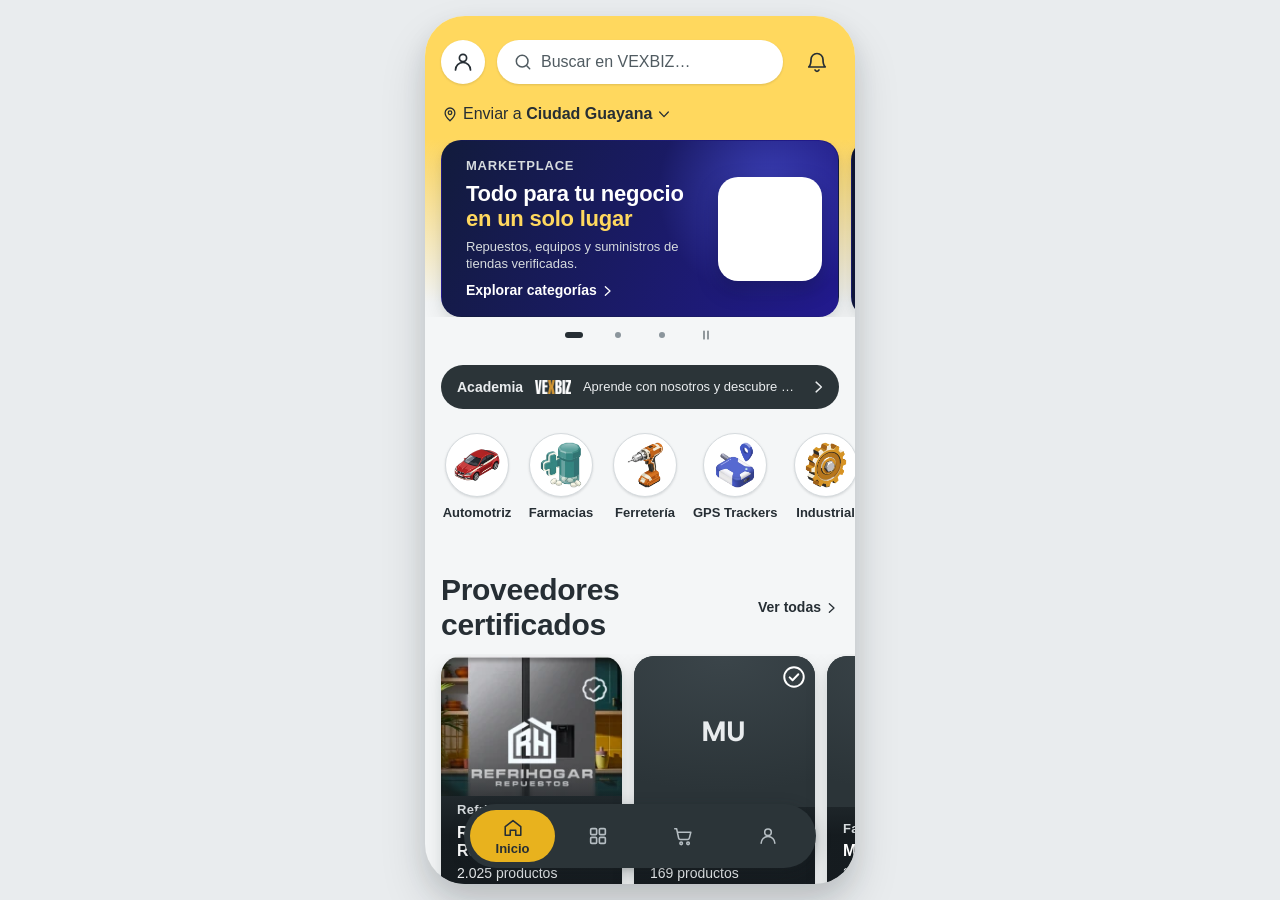
==== web-movil/index.html @ ddb60776 "Añade web (escritorio) y web-movil al repositorio y cambia los correos de ejemplo por uno genérico d" ====
<!doctype html>
<html lang="es" data-version="1.9.13">
<head>
<meta charset="utf-8">
<meta name="viewport" content="width=device-width, initial-scale=1, viewport-fit=cover">
<title>VEXBIZ</title>
<meta name="description" content="VEXBIZ: repuestos, equipos y suministros de tiendas verificadas en Venezuela. Compra por tienda, paga con Pago móvil o divisas.">
<meta name="theme-color" content="#FFD85E" media="(prefers-color-scheme: light)">
<meta name="theme-color" content="#1E262A" media="(prefers-color-scheme: dark)">
<meta name="color-scheme" content="light dark">
<meta name="mobile-web-app-capable" content="yes">
<meta name="apple-mobile-web-app-capable" content="yes">
<meta name="apple-mobile-web-app-status-bar-style" content="default">
<meta name="apple-mobile-web-app-title" content="VEXBIZ">
<link rel="manifest" href="manifest.webmanifest">
<link rel="icon" type="image/png" sizes="64x64" href="assets/icons/favicon-64.png">
<link rel="apple-touch-icon" href="assets/icons/apple-touch-icon.png">
<link rel="stylesheet" href="assets/css/fonts.css">
<link rel="stylesheet" href="assets/css/tokens.css">
<link rel="stylesheet" href="assets/css/app.css">
<script>try{var t=localStorage.getItem('vx-theme');if(t==='light'||t==='dark'){document.documentElement.setAttribute('data-theme',t);document.querySelectorAll('meta[name=theme-color]').forEach(function(m){m.content=t==='dark'?'#1E262A':'#FFD85E';});}}catch(e){}
/* Fuentes críticas: preload solo servida por http (en file:// el navegador lo bloquea) */
if(location.protocol!=='file:')['host-grotesk-latin-600-normal','host-grotesk-latin-700-normal','inter-latin-400-normal'].forEach(function(f){var l=document.createElement('link');l.rel='preload';l.as='font';l.type='font/woff2';l.crossOrigin='anonymous';l.href='assets/fonts/'+f+'.woff2';document.head.appendChild(l);});</script>
</head>
<body>
<button class="skip" type="button" data-skip>Saltar al contenido</button>
<!-- Sprite único del proyecto (vexbiz-pantallas/src/parts/_icons.svg) + íconos de la app en el mismo estilo -->
<svg xmlns="http://www.w3.org/2000/svg" width="0" height="0" style="position:absolute" aria-hidden="true" focusable="false">
<defs>
  <g id="i-base" fill="none" stroke="currentColor" stroke-width="1.7" stroke-linecap="round" stroke-linejoin="round"></g>
</defs>
<symbol id="i-search" viewBox="0 0 24 24" fill="none" stroke="currentColor" stroke-width="1.8" stroke-linecap="round" stroke-linejoin="round"><circle cx="11" cy="11" r="7"/><path d="m20 20-3.5-3.5"/></symbol>
<symbol id="i-cart" viewBox="0 0 24 24" fill="none" stroke="currentColor" stroke-width="1.7" stroke-linecap="round" stroke-linejoin="round"><path d="M3 4h2l2.2 10.2a2 2 0 0 0 2 1.6h7.7a2 2 0 0 0 2-1.5L20.5 8H6"/><circle cx="10" cy="20" r="1.4"/><circle cx="17.5" cy="20" r="1.4"/></symbol>
<symbol id="i-user" viewBox="0 0 24 24" fill="none" stroke="currentColor" stroke-width="1.7" stroke-linecap="round" stroke-linejoin="round"><circle cx="12" cy="8" r="3.6"/><path d="M4.5 20a7.5 7.5 0 0 1 15 0"/></symbol>
<symbol id="i-heart" viewBox="0 0 24 24" fill="none" stroke="currentColor" stroke-width="1.7" stroke-linecap="round" stroke-linejoin="round"><path d="M12 20s-7.5-4.6-7.5-9.4A4.1 4.1 0 0 1 12 7.8a4.1 4.1 0 0 1 7.5 2.8C19.5 15.4 12 20 12 20Z"/></symbol>
<symbol id="i-menu" viewBox="0 0 24 24" fill="none" stroke="currentColor" stroke-width="1.8" stroke-linecap="round"><path d="M4 7h16M4 12h16M4 17h16"/></symbol>
<symbol id="i-x" viewBox="0 0 24 24" fill="none" stroke="currentColor" stroke-width="1.8" stroke-linecap="round"><path d="M6 6l12 12M18 6L6 18"/></symbol>
<symbol id="i-store" viewBox="0 0 24 24" fill="none" stroke="currentColor" stroke-width="1.7" stroke-linecap="round" stroke-linejoin="round"><path d="M3.5 9.5 5 4.5h14l1.5 5"/><path d="M4.5 9.5v10h15v-10"/><path d="M9 19.5v-5h6v5"/></symbol>
<symbol id="i-check" viewBox="0 0 24 24" fill="none" stroke="currentColor" stroke-width="2" stroke-linecap="round" stroke-linejoin="round"><path d="m4.5 12.5 5 5 10-11"/></symbol>
<symbol id="i-check-circle" viewBox="0 0 24 24" fill="none" stroke="currentColor" stroke-width="1.8" stroke-linecap="round" stroke-linejoin="round"><circle cx="12" cy="12" r="9"/><path d="m8 12.3 2.7 2.7L16 9.5"/></symbol>
<symbol id="i-shield" viewBox="0 0 24 24" fill="none" stroke="currentColor" stroke-width="1.7" stroke-linecap="round" stroke-linejoin="round"><path d="M12 3.5 5 6v6c0 4.2 3 7.3 7 8.5 4-1.2 7-4.3 7-8.5V6l-7-2.5Z"/><path d="m9 12 2.2 2.2L15.2 10"/></symbol>
<symbol id="i-truck" viewBox="0 0 24 24" fill="none" stroke="currentColor" stroke-width="1.7" stroke-linecap="round" stroke-linejoin="round"><path d="M2.5 6.5h10v9h-10z"/><path d="M12.5 10h4l3 3v2.5h-7z"/><circle cx="6.5" cy="18" r="1.6"/><circle cx="16.5" cy="18" r="1.6"/></symbol>
<symbol id="i-box" viewBox="0 0 24 24" fill="none" stroke="currentColor" stroke-width="1.7" stroke-linecap="round" stroke-linejoin="round"><path d="M12 3.2 20 7v10l-8 3.8L4 17V7l8-3.8Z"/><path d="M4 7l8 3.8L20 7M12 10.8V20.8"/></symbol>
<symbol id="i-tools" viewBox="0 0 24 24" fill="none" stroke="currentColor" stroke-width="1.7" stroke-linecap="round" stroke-linejoin="round"><path d="M14.5 6.5a3.5 3.5 0 0 0 4.6 4.6L21 13l-8 8-2-2"/><path d="M9.5 4 4 9.5l3 3 2.5-2.5 3 3"/></symbol>
<symbol id="i-snow" viewBox="0 0 24 24" fill="none" stroke="currentColor" stroke-width="1.7" stroke-linecap="round" stroke-linejoin="round"><path d="M12 3v18M4.2 7.5l15.6 9M19.8 7.5l-15.6 9"/></symbol>
<symbol id="i-car" viewBox="0 0 24 24" fill="none" stroke="currentColor" stroke-width="1.7" stroke-linecap="round" stroke-linejoin="round"><path d="M3.5 15v-2.4L5.6 8h12.8l2.1 4.6V15"/><path d="M3.5 15h17"/><circle cx="7.2" cy="17" r="1.6"/><circle cx="16.8" cy="17" r="1.6"/></symbol>
<symbol id="i-moto" viewBox="0 0 24 24" fill="none" stroke="currentColor" stroke-width="1.7" stroke-linecap="round" stroke-linejoin="round"><circle cx="5" cy="16.5" r="3"/><circle cx="19" cy="16.5" r="3"/><path d="M8 16.5h5l3-6h3M10 10.5h4"/></symbol>
<symbol id="i-tag" viewBox="0 0 24 24" fill="none" stroke="currentColor" stroke-width="1.7" stroke-linecap="round" stroke-linejoin="round"><path d="M3 12.2V4.5A1.5 1.5 0 0 1 4.5 3h7.7a1.5 1.5 0 0 1 1.06.44l7.3 7.3a1.5 1.5 0 0 1 0 2.12l-7.7 7.7a1.5 1.5 0 0 1-2.12 0l-7.3-7.3A1.5 1.5 0 0 1 3 12.2Z"/><circle cx="8" cy="8" r="1.5"/></symbol><symbol id="i-bolt" viewBox="0 0 24 24" fill="none" stroke="currentColor" stroke-width="1.7" stroke-linecap="round" stroke-linejoin="round"><path d="M13.5 3 6 13.5h5L10 21l7.5-10.5h-5L13.5 3Z"/></symbol>
<symbol id="i-pin" viewBox="0 0 24 24" fill="none" stroke="currentColor" stroke-width="1.7" stroke-linecap="round" stroke-linejoin="round"><path d="M12 21s6.5-6 6.5-10.5a6.5 6.5 0 1 0-13 0C5.5 15 12 21 12 21Z"/><circle cx="12" cy="10.3" r="2.4"/></symbol>
<symbol id="i-clock" viewBox="0 0 24 24" fill="none" stroke="currentColor" stroke-width="1.7" stroke-linecap="round" stroke-linejoin="round"><circle cx="12" cy="12" r="8.5"/><path d="M12 7.5V12l3 2"/></symbol>
<symbol id="i-info" viewBox="0 0 24 24" fill="none" stroke="currentColor" stroke-width="1.8" stroke-linecap="round" stroke-linejoin="round"><circle cx="12" cy="12" r="9"/><path d="M12 11v5.5"/><circle cx="12" cy="7.9" r=".9" fill="currentColor" stroke="none"/></symbol>
<symbol id="i-alert" viewBox="0 0 24 24" fill="none" stroke="currentColor" stroke-width="1.8" stroke-linecap="round" stroke-linejoin="round"><path d="M12 4 2.8 20h18.4L12 4Z"/><path d="M12 10v4.4"/><circle cx="12" cy="17.2" r=".9" fill="currentColor" stroke="none"/></symbol>
<symbol id="i-filter" viewBox="0 0 24 24" fill="none" stroke="currentColor" stroke-width="1.8" stroke-linecap="round" stroke-linejoin="round"><path d="M4 6h16M7 12h10M10 18h4"/></symbol>
<symbol id="i-grid" viewBox="0 0 24 24" fill="none" stroke="currentColor" stroke-width="1.8" stroke-linecap="round"><rect x="4" y="4" width="6.5" height="6.5" rx="1.2"/><rect x="13.5" y="4" width="6.5" height="6.5" rx="1.2"/><rect x="4" y="13.5" width="6.5" height="6.5" rx="1.2"/><rect x="13.5" y="13.5" width="6.5" height="6.5" rx="1.2"/></symbol>
<symbol id="i-list" viewBox="0 0 24 24" fill="none" stroke="currentColor" stroke-width="1.8" stroke-linecap="round"><path d="M4 7h16M4 12h16M4 17h16"/></symbol>
<symbol id="i-chev-r" viewBox="0 0 24 24" fill="none" stroke="currentColor" stroke-width="1.9" stroke-linecap="round" stroke-linejoin="round"><path d="m9.5 5.5 7 6.5-7 6.5"/></symbol>
<symbol id="i-chev-l" viewBox="0 0 24 24" fill="none" stroke="currentColor" stroke-width="1.9" stroke-linecap="round" stroke-linejoin="round"><path d="m14.5 5.5-7 6.5 7 6.5"/></symbol>
<symbol id="i-image" viewBox="0 0 24 24" fill="none" stroke="currentColor" stroke-width="1.5" stroke-linecap="round" stroke-linejoin="round"><rect x="3.5" y="5" width="17" height="14" rx="2"/><circle cx="9" cy="10" r="1.7"/><path d="m4.5 17.5 4.7-4.3 3.6 3.2 2.6-2.3 4.1 3.6"/></symbol>
<symbol id="i-whatsapp" viewBox="0 0 24 24" fill="none" stroke="currentColor" stroke-width="1.7" stroke-linecap="round" stroke-linejoin="round"><path d="M20.2 11.6a8.2 8.2 0 0 1-12.1 7.2L3.8 20l1.3-4.2A8.2 8.2 0 1 1 20.2 11.6Z"/><path d="M9 9.2c0 3 2.3 5.4 5.3 5.4.6 0 1-.5 1-1 0-.3-.2-.6-.5-.8l-1-.4-.9.9a4.3 4.3 0 0 1-1.9-1.9l.9-.9-.4-1c-.2-.3-.5-.5-.8-.5-.5 0-1 .4-1 1Z"/></symbol>
<symbol id="i-doc" viewBox="0 0 24 24" fill="none" stroke="currentColor" stroke-width="1.7" stroke-linecap="round" stroke-linejoin="round"><path d="M14 3.5H6.5v17h11V7L14 3.5Z"/><path d="M13.7 3.7V7h3.6M9 12h6M9 15.5h6"/></symbol>
<symbol id="i-card" viewBox="0 0 24 24" fill="none" stroke="currentColor" stroke-width="1.7" stroke-linecap="round" stroke-linejoin="round"><rect x="2.8" y="5.5" width="18.4" height="13" rx="2"/><path d="M2.8 10h18.4M6.5 14.5h3"/></symbol>
<symbol id="i-cash" viewBox="0 0 24 24" fill="none" stroke="currentColor" stroke-width="1.7" stroke-linecap="round" stroke-linejoin="round"><rect x="2.8" y="6.5" width="18.4" height="11" rx="1.8"/><circle cx="12" cy="12" r="2.6"/><path d="M6 12h.01M18 12h.01"/></symbol>
<symbol id="i-sun" viewBox="0 0 24 24" fill="none" stroke="currentColor" stroke-width="1.7" stroke-linecap="round"><circle cx="12" cy="12" r="4"/><path d="M12 3v2M12 19v2M3 12h2M19 12h2M5.6 5.6 7 7M17 17l1.4 1.4M18.4 5.6 17 7M7 17l-1.4 1.4"/></symbol>
<symbol id="i-moon" viewBox="0 0 24 24" fill="none" stroke="currentColor" stroke-width="1.7" stroke-linecap="round" stroke-linejoin="round"><path d="M20 14.5A8.5 8.5 0 0 1 9.5 4a8.5 8.5 0 1 0 10.5 10.5Z"/></symbol>
<symbol id="i-plus" viewBox="0 0 24 24" fill="none" stroke="currentColor" stroke-width="1.9" stroke-linecap="round"><path d="M12 5.5v13M5.5 12h13"/></symbol>
<symbol id="i-swap" viewBox="0 0 24 24" fill="none" stroke="currentColor" stroke-width="1.7" stroke-linecap="round" stroke-linejoin="round"><path d="M4 8h13l-3-3M20 16H7l3 3"/></symbol>
<symbol id="i-trash" viewBox="0 0 24 24" fill="none" stroke="currentColor" stroke-width="1.7" stroke-linecap="round" stroke-linejoin="round"><path d="M4.5 7h15M9 7V4.8h6V7M6.5 7l1 13h9l1-13"/></symbol>

<symbol id="i-mail" viewBox="0 0 24 24" fill="none" stroke="currentColor" stroke-width="1.7" stroke-linecap="round" stroke-linejoin="round"><rect x="2.8" y="5" width="18.4" height="14" rx="2"/><path d="m3.5 6.5 8.5 6 8.5-6"/></symbol>
<symbol id="i-phone" viewBox="0 0 24 24" fill="none" stroke="currentColor" stroke-width="1.7" stroke-linecap="round" stroke-linejoin="round"><path d="M6.5 3.5h3l1.5 4-2 1.4a12 12 0 0 0 6.1 6.1l1.4-2 4 1.5v3a2 2 0 0 1-2.2 2A16.5 16.5 0 0 1 4.5 5.7a2 2 0 0 1 2-2.2Z"/></symbol>
<symbol id="i-help" viewBox="0 0 24 24" fill="none" stroke="currentColor" stroke-width="1.8" stroke-linecap="round" stroke-linejoin="round"><circle cx="12" cy="12" r="9"/><path d="M9.5 9.3a2.6 2.6 0 1 1 3.4 2.5c-.6.2-.9.8-.9 1.4v.6"/><circle cx="12" cy="16.8" r=".9" fill="currentColor" stroke="none"/></symbol>
<symbol id="i-chart" viewBox="0 0 24 24" fill="none" stroke="currentColor" stroke-width="1.7" stroke-linecap="round" stroke-linejoin="round"><path d="M4 20V4M4 20h16"/><path d="M8 17v-5M12.5 17V7.5M17 17v-7"/></symbol>
<symbol id="i-lock" viewBox="0 0 24 24" fill="none" stroke="currentColor" stroke-width="1.7" stroke-linecap="round" stroke-linejoin="round"><rect x="4.5" y="10" width="15" height="10" rx="2"/><path d="M8 10V7.5a4 4 0 0 1 8 0V10"/><path d="M12 14v2.5"/></symbol>
<symbol id="i-eye" viewBox="0 0 24 24" fill="none" stroke="currentColor" stroke-width="1.7" stroke-linecap="round" stroke-linejoin="round"><path d="M2.5 12S6 5.5 12 5.5 21.5 12 21.5 12 18 18.5 12 18.5 2.5 12 2.5 12Z"/><circle cx="12" cy="12" r="3"/></symbol>
<symbol id="i-eye-off" viewBox="0 0 24 24" fill="none" stroke="currentColor" stroke-width="1.7" stroke-linecap="round" stroke-linejoin="round"><path d="M9.9 5.8A9.5 9.5 0 0 1 12 5.5c6 0 9.5 6.5 9.5 6.5a17 17 0 0 1-2.6 3.4M6.3 7.3A16.6 16.6 0 0 0 2.5 12S6 18.5 12 18.5a9 9 0 0 0 4.3-1.1"/><path d="M9.9 9.9a3 3 0 0 0 4.2 4.2"/><path d="m3.5 3.5 17 17"/></symbol>
<symbol id="i-logout" viewBox="0 0 24 24" fill="none" stroke="currentColor" stroke-width="1.7" stroke-linecap="round" stroke-linejoin="round"><path d="M14.5 4.5h3a2 2 0 0 1 2 2v11a2 2 0 0 1-2 2h-3"/><path d="M10 16.5 5.5 12 10 7.5M5.5 12h10"/></symbol>
<symbol id="i-dot" viewBox="0 0 24 24" fill="none" stroke="currentColor" stroke-width="1.7" stroke-linecap="round" stroke-linejoin="round"><circle cx="12" cy="12" r="8.5"/></symbol>
<symbol id="i-pause" viewBox="0 0 24 24" fill="none" stroke="currentColor" stroke-width="1.8" stroke-linecap="round" stroke-linejoin="round"><path d="M9 6v12M15 6v12"/></symbol>
<symbol id="i-play" viewBox="0 0 24 24" fill="none" stroke="currentColor" stroke-width="1.8" stroke-linecap="round" stroke-linejoin="round"><path d="M8 5.5v13l10-6.5-10-6.5Z"/></symbol>
<symbol id="i-map" viewBox="0 0 24 24" fill="none" stroke="currentColor" stroke-width="1.7" stroke-linecap="round" stroke-linejoin="round"><path d="m3.5 6.5 5.5-2 6 2 5.5-2v13l-5.5 2-6-2-5.5 2v-13Z"/><path d="M9 4.5v13M15 6.5v13"/></symbol>
<symbol id="i-award" viewBox="0 0 24 24" fill="none" stroke="currentColor" stroke-width="1.7" stroke-linecap="round" stroke-linejoin="round"><circle cx="12" cy="9" r="5.5"/><path d="m8.5 13.8-1.3 6.4 4.8-2.4 4.8 2.4-1.3-6.4"/></symbol>
<symbol id="i-building" viewBox="0 0 24 24" fill="none" stroke="currentColor" stroke-width="1.7" stroke-linecap="round" stroke-linejoin="round"><path d="M4.5 20.5V5a1.5 1.5 0 0 1 1.5-1.5h7A1.5 1.5 0 0 1 14.5 5v15.5"/><path d="M14.5 10h4a1 1 0 0 1 1 1v9.5M3 20.5h18"/><path d="M8 7.5h3M8 11h3M8 14.5h3"/></symbol>
<symbol id="i-download" viewBox="0 0 24 24" fill="none" stroke="currentColor" stroke-width="1.7" stroke-linecap="round" stroke-linejoin="round"><path d="M12 3.5v11M8 11l4 4 4-4"/><path d="M4.5 18.5v2h15v-2"/></symbol>
<symbol id="i-users" viewBox="0 0 24 24" fill="none" stroke="currentColor" stroke-width="1.7" stroke-linecap="round" stroke-linejoin="round"><circle cx="9" cy="8" r="3.2"/><path d="M3 19a6 6 0 0 1 12 0"/><path d="M16 5.2a3.2 3.2 0 0 1 0 5.6M17.5 13.5A5.5 5.5 0 0 1 21 19"/></symbol>
<symbol id="i-book" viewBox="0 0 24 24" fill="none" stroke="currentColor" stroke-width="1.7" stroke-linecap="round" stroke-linejoin="round"><path d="M4.5 4.5h9a3 3 0 0 1 3 3v12a2.5 2.5 0 0 0-2.5-2.5h-9.5Z"/><path d="M19.5 4.5h-3v15h3Z"/></symbol>
<symbol id="i-target" viewBox="0 0 24 24" fill="none" stroke="currentColor" stroke-width="1.7" stroke-linecap="round" stroke-linejoin="round"><circle cx="12" cy="12" r="8.5"/><circle cx="12" cy="12" r="4.5"/><circle cx="12" cy="12" r="1" fill="currentColor" stroke="none"/></symbol>
<symbol id="i-globe" viewBox="0 0 24 24" fill="none" stroke="currentColor" stroke-width="1.7" stroke-linecap="round" stroke-linejoin="round"><circle cx="12" cy="12" r="8.5"/><path d="M3.5 12h17M12 3.5c2.2 2.4 3.3 5.3 3.3 8.5S14.2 18.1 12 20.5c-2.2-2.4-3.3-5.3-3.3-8.5S9.8 5.9 12 3.5Z"/></symbol>
<symbol id="i-gear" viewBox="0 0 24 24" fill="none" stroke="currentColor" stroke-width="1.7" stroke-linecap="round" stroke-linejoin="round"><circle cx="12" cy="12" r="3.2"/><path d="M12 3v2.2M12 18.8V21M21 12h-2.2M5.2 12H3M18.4 5.6 16.8 7.2M7.2 16.8l-1.6 1.6M18.4 18.4l-1.6-1.6M7.2 7.2 5.6 5.6"/></symbol>
<symbol id="i-chev-d" viewBox="0 0 24 24" fill="none" stroke="currentColor" stroke-width="1.9" stroke-linecap="round" stroke-linejoin="round"><path d="m5.5 9 6.5 7 6.5-7"/></symbol>
<symbol id="i-scale" viewBox="0 0 24 24" fill="none" stroke="currentColor" stroke-width="1.7" stroke-linecap="round" stroke-linejoin="round"><path d="M12 4v16M6.5 20h11M5 7.5h14"/><path d="M5 7.5 2.5 14h5L5 7.5ZM19 7.5 16.5 14h5L19 7.5Z"/></symbol>
<symbol id="i-send" viewBox="0 0 24 24" fill="none" stroke="currentColor" stroke-width="1.7" stroke-linecap="round" stroke-linejoin="round"><path d="M20.5 3.5 10.5 13.5M20.5 3.5l-6.5 17-3.5-7-7-3.5 17-6.5Z"/></symbol>
<!-- Nuevos para la app móvil (mismo estilo: 24x24, trazo 1.7, sin relleno) -->
<symbol id="i-home" viewBox="0 0 24 24" fill="none" stroke="currentColor" stroke-width="1.7" stroke-linecap="round" stroke-linejoin="round"><path d="M3.5 10.5 12 4l8.5 6.5V20h-5.5v-5.5h-6V20H3.5z"/></symbol>
<symbol id="i-bell" viewBox="0 0 24 24" fill="none" stroke="currentColor" stroke-width="1.7" stroke-linecap="round" stroke-linejoin="round"><path d="M6 9.5a6 6 0 0 1 12 0c0 5.5 2.2 7.5 2.2 7.5H3.8S6 15 6 9.5Z"/><path d="M10 20a2.2 2.2 0 0 0 4 0"/></symbol>
<symbol id="i-minus" viewBox="0 0 24 24" fill="none" stroke="currentColor" stroke-width="1.9" stroke-linecap="round"><path d="M5.5 12h13"/></symbol>
<symbol id="i-heart-f" viewBox="0 0 24 24" fill="currentColor" stroke="currentColor" stroke-width="1.7" stroke-linecap="round" stroke-linejoin="round"><path d="M12 20s-7.5-4.6-7.5-9.4A4.1 4.1 0 0 1 12 7.8a4.1 4.1 0 0 1 7.5 2.8C19.5 15.4 12 20 12 20Z"/></symbol>
<symbol id="i-fork" viewBox="0 0 24 24" fill="none" stroke="currentColor" stroke-width="1.7" stroke-linecap="round" stroke-linejoin="round"><path d="M7 3.5v6a2 2 0 0 0 4 0v-6M9 9.5v11M16.5 20.5v-17c-2 1-3 3.5-3 7.5h3"/></symbol>
<symbol id="i-pill" viewBox="0 0 24 24" fill="none" stroke="currentColor" stroke-width="1.7" stroke-linecap="round" stroke-linejoin="round"><rect x="4" y="4" width="16" height="16" rx="4"/><path d="M12 8.5v7M8.5 12h7"/></symbol>
<symbol id="i-signal" viewBox="0 0 24 24" fill="none" stroke="currentColor" stroke-width="1.7" stroke-linecap="round" stroke-linejoin="round"><path d="M12 20.5v-8"/><circle cx="12" cy="10.5" r="1.6"/><path d="M8.3 7a5 5 0 0 0 0 7M15.7 7a5 5 0 0 1 0 7M5.5 4.3a9 9 0 0 0 0 12.4M18.5 4.3a9 9 0 0 1 0 12.4"/></symbol>
<symbol id="i-panel" viewBox="0 0 24 24" fill="none" stroke="currentColor" stroke-width="1.7" stroke-linecap="round" stroke-linejoin="round"><path d="M5 4.5h14l1.5 10h-17z"/><path d="M4.2 9.5h15.6M9.7 4.5 9 14.5M14.3 4.5l.7 10M12 14.5v5M8.5 19.5h7"/></symbol>
</svg>

<div class="app" data-app>
  <main id="screen-host"><noscript><p style="padding:24px">VEXBIZ necesita JavaScript para funcionar.</p></noscript></main>

  <nav class="tabbar" aria-label="Principal" data-tabbar>
    <span class="tabbar__pill" aria-hidden="true"></span>
    <button class="tab tab--on" type="button" data-tab="inicio" aria-current="page"><svg class="ico" aria-hidden="true"><use href="#i-home"/></svg><span class="tab__label">Inicio</span></button>
    <button class="tab" type="button" data-tab="categorias"><svg class="ico" aria-hidden="true"><use href="#i-grid"/></svg><span class="tab__label">Categorías</span></button>
    <button class="tab" type="button" data-tab="carrito" aria-label="Carrito"><svg class="ico" aria-hidden="true"><use href="#i-cart"/></svg><span class="tab__label">Carrito</span><span class="tab__badge" data-badge hidden>0</span></button>
    <button class="tab" type="button" data-tab="cuenta"><svg class="ico" aria-hidden="true"><use href="#i-user"/></svg><span class="tab__label">Cuenta</span></button>
  </nav>

  <div class="layer" data-layer hidden>
    <div class="scrim" data-close></div>
    <div class="sheet" role="dialog" aria-modal="true" aria-labelledby="sheet-t" tabindex="-1" data-sheet></div>
  </div>

  <div class="toast" role="status" aria-live="polite" data-toast-out></div>
</div>
<script>
/* Servida (http/https): módulos ES + service worker. Abierta con doble clic (file://): el navegador
   bloquea módulos, fetch y fuentes, así que carga la versión empaquetada (tools/build_local.py). */
(function () {
  var local = location.protocol === 'file:';
  function add(src, mod) { var s = document.createElement('script'); if (mod) s.type = 'module'; s.async = false; s.src = src; document.body.appendChild(s); }
  if (local) {
    var l = document.createElement('link'); l.rel = 'stylesheet'; l.href = 'assets/css/fonts.local.css'; document.head.appendChild(l);
    add('data/catalog.js'); add('assets/js/app.local.js');
  } else add('assets/js/main.js', true);
})();
</script>
</body>
</html>
---- web-movil/assets/css/fonts.css ----
/* Fuentes auto-alojadas (subconjunto latino, cubre español). */
@font-face{font-family:"Host Grotesk";font-style:normal;font-weight:400;font-display:swap;src:url("../fonts/host-grotesk-latin-400-normal.woff2") format("woff2");}
@font-face{font-family:"Host Grotesk";font-style:normal;font-weight:500;font-display:swap;src:url("../fonts/host-grotesk-latin-500-normal.woff2") format("woff2");}
@font-face{font-family:"Host Grotesk";font-style:normal;font-weight:600;font-display:swap;src:url("../fonts/host-grotesk-latin-600-normal.woff2") format("woff2");}
@font-face{font-family:"Host Grotesk";font-style:normal;font-weight:700;font-display:swap;src:url("../fonts/host-grotesk-latin-700-normal.woff2") format("woff2");}
@font-face{font-family:"Host Grotesk";font-style:normal;font-weight:800;font-display:swap;src:url("../fonts/host-grotesk-latin-800-normal.woff2") format("woff2");}
@font-face{font-family:"Inter";font-style:normal;font-weight:400;font-display:swap;src:url("../fonts/inter-latin-400-normal.woff2") format("woff2");}
@font-face{font-family:"Inter";font-style:normal;font-weight:500;font-display:swap;src:url("../fonts/inter-latin-500-normal.woff2") format("woff2");}
@font-face{font-family:"Inter";font-style:normal;font-weight:600;font-display:swap;src:url("../fonts/inter-latin-600-normal.woff2") format("woff2");}
---- web-movil/assets/css/tokens.css ----
/* ==========================================================================
   VEXBIZ · Design Tokens — marketplace
   Fuente única de verdad. Unifica los dos sistemas previos:
     · vexbiz-landing/css/tokens.css  (Figma "VEXBIZ" · Style Guide)  — tema claro
     · Guía de Análisis de Funcionamiento (Figma "VEXBIZ-WIREFRAMES") — tema oscuro
   Todos los pares texto/fondo validados WCAG AA con contrast-check.py.
   ========================================================================== */

/* --------------------------------------------------------------------------
   1 · PRIMITIVAS — valores crudos. Nunca se usan directamente en un componente.
   -------------------------------------------------------------------------- */
:root {
  /* Ámbar de marca — el 500 es el amarillo VEXBIZ heredado (#e8b21e) */
  --vx-amber-50:  #FFF8E6;
  --vx-amber-100: #FFEFC2;
  --vx-amber-200: #FFE49A;   /* era --vx-amber-300 en la landing */
  --vx-amber-300: #FFD85E;   /* era --vx-amber-400 */
  --vx-amber-400: #F5C32B;
  --vx-amber-500: #E8B21E;   /* MARCA · logo, acento gráfico              */
  --vx-amber-600: #BA8B18;   /* acento sobre claro, ≥3:1 (no-texto/grande) */
  --vx-amber-700: #976F0E;   /* texto y enlaces ámbar sobre claro, ≥4.5:1  */
  --vx-amber-800: #71540B;
  --vx-amber-900: #4C3807;

  /* Neutros — hue 200, el 800 es el charcoal de los wireframes (#2B3438) */
  --vx-n-0:   #FFFFFF;
  --vx-n-25:  #FAFBFB;
  --vx-n-50:  #F4F6F7;
  /* Índigo de los banners del Figma (321:962), medido de los exportes: solo para piezas promocionales */
  --vx-indigo-950: #0D1430;
  --vx-indigo-900: #121B3C;
  --vx-indigo-800: #161B6C;
  --vx-indigo-700: #221A8F;
  --vx-indigo-600: #2C2FB0;
  --vx-n-100: #E9ECEE;
  --vx-n-200: #D6DBDE;
  --vx-n-300: #B6BEC3;
  --vx-n-400: #8B959C;   /* mínimo usable: 3.05:1 sobre blanco */
  --vx-n-500: #6B767D;
  --vx-n-600: #505B61;
  --vx-n-700: #3B454A;
  --vx-n-750: #364147;
  --vx-n-800: #2B3438;   /* CHARCOAL · superficie del tema oscuro */
  --vx-n-900: #262E34;
  --vx-n-950: #1E262A;

  /* Semánticos de estado — deliberadamente SIN ámbar (ver §3 del .md) */
  --vx-success-700: #14703F;  --vx-success-100: #E6F4EC;  --vx-success-400: #61A07E;  --vx-success-300: #7FD3A6;
  --vx-warning-700: #A1490A;  --vx-warning-100: #FDF0E1;  --vx-warning-400: #B68B5D;  --vx-warning-300: #F0B77A;
  --vx-danger-700:  #A8261B;  --vx-danger-100:  #FDECEA;  --vx-danger-400:  #C0847E;  --vx-danger-300:  #F3A79F;
  --vx-info-700:    #12558F;  --vx-info-100:    #E7F0FA;  --vx-info-400:    #7595B6;  --vx-info-300:    #94BDE6;
}

/* --------------------------------------------------------------------------
   2 · SEMÁNTICOS — lo que se usa en los componentes. Cambian con el tema.
   -------------------------------------------------------------------------- */
:root,
:root[data-theme="light"] {
  color-scheme: light;

  --vx-bg:            var(--vx-n-0);      /* fondo de página                */
  --vx-bg-sunken:     var(--vx-n-50);     /* zonas hundidas, listas alternas*/
  --vx-surface:       var(--vx-n-0);      /* tarjeta                        */
  --vx-surface-2:     var(--vx-n-50);     /* hover de fila, cabecera tabla  */
  --vx-surface-3:     var(--vx-n-100);    /* chip, input relleno            */

  --vx-text:          var(--vx-n-900);    /* 13.8:1                          */
  --vx-text-muted:    var(--vx-n-600);    /*  7.0:1                          */
  --vx-text-disabled: var(--vx-n-400);    /*  3.1:1 — solo texto inactivo    */
  --vx-text-invert:   var(--vx-n-0);
  --vx-text-on-accent:var(--vx-n-900);    /* sobre ámbar 400/500 · 7.1:1     */

  --vx-border:        var(--vx-n-200);    /* separadores decorativos         */
  --vx-border-strong: var(--vx-n-400);    /* bordes de control · 3.05:1      */
  --vx-border-accent: var(--vx-amber-600);

  --vx-accent:        var(--vx-amber-500);/* relleno de marca                */
  --vx-accent-hover:  var(--vx-amber-400);
  --vx-accent-text:   var(--vx-amber-700);/* texto/enlace ámbar · 4.6:1      */
  --vx-accent-soft:   var(--vx-amber-100);

  --vx-focus:         var(--vx-amber-700);
  --vx-focus-halo:    rgba(151, 111, 14, 0.28);

  --vx-status-success-fg: var(--vx-success-700); --vx-status-success-bg: var(--vx-success-100); --vx-status-success-bd: var(--vx-success-400);
  --vx-status-warning-fg: var(--vx-warning-700); --vx-status-warning-bg: var(--vx-warning-100); --vx-status-warning-bd: var(--vx-warning-400);
  --vx-status-danger-fg:  var(--vx-danger-700);  --vx-status-danger-bg:  var(--vx-danger-100);  --vx-status-danger-bd:  var(--vx-danger-400);
  --vx-status-info-fg:    var(--vx-info-700);    --vx-status-info-bg:    var(--vx-info-100);    --vx-status-info-bd:    var(--vx-info-400);
  --vx-status-neutral-fg: var(--vx-n-600);       --vx-status-neutral-bg: var(--vx-n-100);       --vx-status-neutral-bd: var(--vx-n-400);

  --vx-shadow-1: 0 1px 2px rgba(23, 30, 33, 0.06), 0 1px 3px rgba(23, 30, 33, 0.08);
  --vx-shadow-2: 0 4px 8px rgba(23, 30, 33, 0.06), 0 8px 24px rgba(23, 30, 33, 0.10);
  --vx-shadow-3: 0 12px 24px rgba(23, 30, 33, 0.10), 0 24px 48px rgba(23, 30, 33, 0.14);

  --vx-scrim: rgba(30, 38, 42, 0.56);
}

:root[data-theme="dark"] {
  color-scheme: dark;

  --vx-bg:            var(--vx-n-950);
  --vx-bg-sunken:     #181F22;
  --vx-surface:       var(--vx-n-800);   /* charcoal de los wireframes */
  --vx-surface-2:     var(--vx-n-750);
  --vx-surface-3:     #3E4950;

  --vx-text:          var(--vx-n-0);
  --vx-text-muted:    var(--vx-n-300);
  --vx-text-disabled: #747E85;
  --vx-text-invert:   var(--vx-n-900);
  --vx-text-on-accent:var(--vx-n-950);

  --vx-border:        rgba(255, 255, 255, 0.12);
  --vx-border-strong: #767F84;
  --vx-border-accent: var(--vx-amber-400);

  --vx-accent:        var(--vx-amber-500);
  --vx-accent-hover:  var(--vx-amber-400);
  --vx-accent-text:   var(--vx-amber-300);
  --vx-accent-soft:   rgba(232, 178, 30, 0.16);

  --vx-focus:         var(--vx-amber-300);
  --vx-focus-halo:    rgba(255, 216, 94, 0.32);

  --vx-status-success-fg: var(--vx-success-300); --vx-status-success-bg: rgba(127, 211, 166, 0.14); --vx-status-success-bd: rgba(127, 211, 166, 0.42);
  --vx-status-warning-fg: var(--vx-warning-300); --vx-status-warning-bg: rgba(240, 183, 122, 0.14); --vx-status-warning-bd: rgba(240, 183, 122, 0.42);
  --vx-status-danger-fg:  var(--vx-danger-300);  --vx-status-danger-bg:  rgba(243, 167, 159, 0.14); --vx-status-danger-bd:  rgba(243, 167, 159, 0.42);
  --vx-status-info-fg:    var(--vx-info-300);    --vx-status-info-bg:    rgba(148, 189, 230, 0.14); --vx-status-info-bd:    rgba(148, 189, 230, 0.42);
  --vx-status-neutral-fg: var(--vx-n-300);       --vx-status-neutral-bg: rgba(182, 190, 195, 0.12); --vx-status-neutral-bd: rgba(182, 190, 195, 0.36);

  --vx-shadow-1: 0 1px 2px rgba(0, 0, 0, 0.40);
  --vx-shadow-2: 0 8px 24px rgba(0, 0, 0, 0.46);
  --vx-shadow-3: 0 24px 48px rgba(0, 0, 0, 0.55);

  --vx-scrim: rgba(0, 0, 0, 0.64);
}

/* Respeta la preferencia del sistema mientras nadie haya elegido tema a mano */
@media (prefers-color-scheme: dark) {
  :root:not([data-theme="light"]) {
    color-scheme: dark;
    --vx-bg: var(--vx-n-950); --vx-bg-sunken: #181F22;
    --vx-surface: var(--vx-n-800); --vx-surface-2: var(--vx-n-750); --vx-surface-3: #3E4950;
    --vx-text: var(--vx-n-0); --vx-text-muted: var(--vx-n-300); --vx-text-disabled: #747E85;
    --vx-text-invert: var(--vx-n-900); --vx-text-on-accent: var(--vx-n-950);
    --vx-border: rgba(255,255,255,.12); --vx-border-strong: #767F84; --vx-border-accent: var(--vx-amber-400);
    --vx-accent-text: var(--vx-amber-300); --vx-accent-soft: rgba(232,178,30,.16);
    --vx-focus: var(--vx-amber-300); --vx-focus-halo: rgba(255,216,94,.32);
    --vx-status-success-fg: var(--vx-success-300); --vx-status-success-bg: rgba(127,211,166,.14); --vx-status-success-bd: rgba(127,211,166,.42);
    --vx-status-warning-fg: var(--vx-warning-300); --vx-status-warning-bg: rgba(240,183,122,.14); --vx-status-warning-bd: rgba(240,183,122,.42);
    --vx-status-danger-fg:  var(--vx-danger-300);  --vx-status-danger-bg:  rgba(243,167,159,.14); --vx-status-danger-bd:  rgba(243,167,159,.42);
    --vx-status-info-fg:    var(--vx-info-300);    --vx-status-info-bg:    rgba(148,189,230,.14); --vx-status-info-bd:    rgba(148,189,230,.42);
    --vx-status-neutral-fg: var(--vx-n-300);       --vx-status-neutral-bg: rgba(182,190,195,.12); --vx-status-neutral-bd: rgba(182,190,195,.36);
    --vx-shadow-1: 0 1px 2px rgba(0,0,0,.40);
    --vx-shadow-2: 0 8px 24px rgba(0,0,0,.46);
    --vx-shadow-3: 0 24px 48px rgba(0,0,0,.55);
    --vx-scrim: rgba(0,0,0,.64);
  }
}

/* --------------------------------------------------------------------------
   3 · TIPOGRAFÍA — dos familias, dos trabajos.
       Titulares  → Host Grotesk        (Figma: "Host Grotesk")
       Apoyo e UI → Inter, opsz 28      (Figma: familia "Inter 28pt")
   -------------------------------------------------------------------------- */
:root {
  --vx-font-display: "Host Grotesk", "Helvetica Neue", Helvetica, Arial, sans-serif;
  --vx-font-body:    "Inter", "Inter 28pt", system-ui, -apple-system, "Segoe UI", Roboto, sans-serif;
  --vx-font-mono:    ui-monospace, "SF Mono", "Cascadia Mono", Menlo, Consolas, monospace;

  /* Eje óptico de Inter. 28 = familia "Inter 28pt" de Figma. */
  --vx-opsz-body: 28;

  --vx-fw-light: 300; --vx-fw-regular: 400; --vx-fw-medium: 500;
  --vx-fw-semibold: 600; --vx-fw-bold: 700; --vx-fw-extrabold: 800;

  /* Escala móvil-primero: el mínimo es el teléfono, el máximo el diseño a 1440 */
  --vx-fs-display: clamp(2.50rem, 1.60rem + 3.9vw, 4.50rem);  /* 40 → 72 */
  --vx-fs-h1:      clamp(2.00rem, 1.45rem + 2.4vw, 3.25rem);  /* 32 → 52 */
  --vx-fs-h2:      clamp(1.625rem, 1.25rem + 1.6vw, 2.50rem); /* 26 → 40 */
  --vx-fs-h3:      clamp(1.375rem, 1.13rem + 1.0vw, 1.875rem);/* 22 → 30 */
  --vx-fs-h4:      clamp(1.125rem, 1.02rem + 0.5vw, 1.375rem);/* 18 → 22 */
  --vx-fs-lead:    clamp(1.0625rem, 1.01rem + 0.25vw, 1.25rem);/*17 → 20 */
  --vx-fs-body:    1rem;      /* 16 · nunca menos en un campo de formulario */
  --vx-fs-sm:      0.875rem;  /* 14 · metadatos, ayuda del campo            */
  --vx-fs-xs:      0.8125rem; /* 13 · MÍNIMO ABSOLUTO. Nada por debajo.     */

  --vx-lh-tight: 1.1;   /* display                */
  --vx-lh-snug:  1.25;  /* titulares              */
  --vx-lh-body:  1.55;  /* párrafo                */
  --vx-lh-loose: 1.7;   /* texto largo, legales   */

  --vx-ls-display: -0.02em;
  --vx-ls-heading: -0.01em;
  --vx-ls-body:     0em;
  --vx-ls-caps:     0.06em;
}

/* --------------------------------------------------------------------------
   4 · ESPACIADO · RADIOS · LAYOUT
   -------------------------------------------------------------------------- */
:root {
  --vx-sp-0: 0;        --vx-sp-1: 0.25rem;  --vx-sp-2: 0.5rem;
  --vx-sp-3: 0.75rem;  --vx-sp-4: 1rem;     --vx-sp-5: 1.5rem;
  --vx-sp-6: 2rem;     --vx-sp-7: 2.5rem;   --vx-sp-8: 3.5rem;
  --vx-sp-9: 5rem;     --vx-sp-10: 7rem;

  --vx-r-xs: 6px;   --vx-r-sm: 10px;  --vx-r-md: 14px;
  --vx-r-lg: 20px;  --vx-r-xl: 28px;  --vx-r-2xl: 40px;
  --vx-r-pill: 999px;

  --vx-container: 1440px;   /* ancho útil del marketplace (la landing usa 1625) */
  --vx-container-narrow: 760px;
  --vx-gutter: clamp(1rem, 4vw, 3rem);
  --vx-header-h: 60px;          /* teléfono */
  --vx-header-h-lg: 76px;       /* escritorio */
  --vx-tabbar-h: 60px;          /* barra inferior del teléfono */
  --vx-tap: 44px;               /* objetivo táctil mínimo. No negociable. */

  --vx-z-base: 0; --vx-z-sticky: 20; --vx-z-header: 60;
  --vx-z-sheet: 80; --vx-z-modal: 100; --vx-z-toast: 120;
}

/* --------------------------------------------------------------------------
   5 · MOTION — tres duraciones, tres curvas. Nada fuera de aquí.
   -------------------------------------------------------------------------- */
:root {
  --vx-dur-fast: 150ms;   /* hover, foco, cambio de estado de un control */
  --vx-dur:      300ms;   /* apertura de panel, entrada de tarjeta       */
  --vx-dur-slow: 500ms;   /* hoja que sube, transición de sección        */

  --vx-ease-standard: cubic-bezier(0.2, 0, 0, 1);
  --vx-ease-enter:    cubic-bezier(0, 0, 0.2, 1);
  --vx-ease-exit:     cubic-bezier(0.4, 0, 1, 1);
  --vx-ease-bounce:   cubic-bezier(0.34, 1.56, 0.64, 1);
}

@media (prefers-reduced-motion: reduce) {
  :root { --vx-dur-fast: 1ms; --vx-dur: 1ms; --vx-dur-slow: 1ms; }
}
---- web-movil/assets/css/app.css ----
/* ==========================================================================
   VEXBIZ · App móvil (PWA)
   Fuentes: Figma MARKETPLACE (PROTOTIPO/Home 292:800 + COMPONENTES 8:176),
   guia-home-pieza-por-pieza-26-09 (data), guia-diseno-portada-categoria-handoff
   (§1 botones, §2 tab bar 4 ítems, §3.1 .pcard clara, §6 .niche-row, §8.1 .store-card).
   Depende de tokens.css. Capa --app-*: alias de --vx-* (mismo patrón que --hm-*).
   ========================================================================== */

/* ---------- 0 · Capa de tokens de la app ---------- */
:root {
  --app-bg:        var(--vx-bg-sunken);
  --app-card:      var(--vx-surface);
  --app-media:     var(--vx-surface-2);
  --app-line:      var(--vx-border);
  --app-ink:       var(--vx-n-800);      /* botón secundario oscuro (§1) */
  --app-on-ink:    var(--vx-n-0);
  --app-ink-hover: var(--vx-n-700);
  --app-bar:       var(--vx-n-800);      /* cápsula del tab bar, igual en los dos temas */
  --app-bar-fg:    var(--vx-n-300);
  --app-hero:      var(--vx-amber-300);  /* Figma #FFCC4E, degradado de la cabecera */
  --app-scrim:     rgba(30, 38, 42, 0.56);
  --app-gutter:    var(--vx-sp-4);
  --app-gap:       var(--vx-sp-3);
  --app-bar-h:     64px;
  --app-card-w:    calc((100% - var(--app-gap) - var(--vx-sp-5)) / 2);
}
:root[data-theme="dark"] {
  --app-ink: var(--vx-n-100); --app-on-ink: var(--vx-n-900); --app-ink-hover: var(--vx-n-0);
  --app-hero: var(--vx-surface);   /* auditoría 28/09: el ámbar translúcido se veía marrón */
}
@media (prefers-color-scheme: dark) {
  :root:not([data-theme="light"]) {
    --app-ink: var(--vx-n-100); --app-on-ink: var(--vx-n-900); --app-ink-hover: var(--vx-n-0);
    --app-hero: var(--vx-surface);
  }
}

/* ---------- 1 · Base ---------- */
*, *::before, *::after { box-sizing: border-box; }
html, body { height: 100%; margin: 0; }
body {
  background: var(--vx-bg);
  color: var(--vx-text);
  font-family: var(--vx-font-display);
  font-size: var(--vx-fs-sm);
  line-height: 1.4;
  -webkit-font-smoothing: antialiased;
  -webkit-tap-highlight-color: transparent;
  touch-action: manipulation;
}
button, input { font: inherit; color: inherit; }
button { background: none; border: 0; padding: 0; cursor: pointer; }
img { display: block; max-width: 100%; }
a { color: inherit; text-decoration: none; }
fieldset.group { min-width: 0; }
[hidden] { display: none !important; }
:focus-visible { outline: 2px solid var(--vx-focus); outline-offset: 2px; }
[data-focus]:focus { outline: none; } /* títulos que reciben el foco al cambiar de pantalla */
.sr { position: absolute; width: 1px; height: 1px; overflow: hidden; clip: rect(0 0 0 0); white-space: nowrap; }
.ico { width: 24px; height: 24px; flex: none; }
.ico--sm { width: 18px; height: 18px; }
.ico--xs { width: 16px; height: 16px; }

/* ---------- 2 · Marco del teléfono ---------- */
.app {
  position: relative; overflow: hidden;
  height: 100dvh; width: 100%; max-width: 430px; margin-inline: auto;
  background: var(--app-bg);
}
@media (min-width: 600px) {
  body { display: grid; place-items: center; min-height: 100dvh; background: var(--vx-surface-3); }
  .app {
    height: min(880px, calc(100dvh - var(--vx-sp-6)));
    border-radius: var(--vx-r-2xl);
    box-shadow: var(--vx-shadow-3);
  }
}
.screen {
  position: absolute; inset: 0;
  overflow-y: auto; overflow-x: hidden;
  overscroll-behavior: contain; scrollbar-width: none;
  padding-bottom: calc(var(--app-bar-h) + var(--vx-sp-6) + env(safe-area-inset-bottom, 0px));
}
.screen::-webkit-scrollbar { display: none; }
/* Pantallas con barra de acción: la barra es el último hijo y queda pegada al pie con sticky
   (antes era absolute dentro del scroll y subía con el contenido). margin-top:auto la baja al pie
   cuando el contenido es corto. */
.screen--action { padding-bottom: 0; display: flex; flex-direction: column; }
.screen--action > * { flex-shrink: 0; }
.screen.is-enter { animation: scr-in var(--vx-dur) var(--vx-ease-enter); }
.screen.is-back  { animation: scr-back var(--vx-dur) var(--vx-ease-enter); }
@keyframes scr-in   { from { opacity: 0; transform: translateX(24px); } }
@keyframes scr-back { from { opacity: 0; transform: translateX(-24px); } }

/* ---------- 3 · Barra superior de pantallas internas ---------- */
.topbar {
  position: sticky; top: 0; z-index: var(--vx-z-sticky);
  display: flex; align-items: center; gap: var(--vx-sp-2);
  min-height: 60px; padding: calc(var(--vx-sp-2) + env(safe-area-inset-top, 0px)) var(--vx-sp-2) var(--vx-sp-2);
  background: color-mix(in srgb, var(--app-bg) 88%, transparent);
  -webkit-backdrop-filter: blur(12px); backdrop-filter: blur(12px);
}
.topbar__title { flex: 1; min-width: 0; margin: 0; font-size: var(--vx-fs-h4); font-weight: 600; white-space: nowrap; overflow: hidden; text-overflow: ellipsis; }
.iconbtn {
  width: var(--vx-tap); height: var(--vx-tap); flex: none; position: relative;
  display: grid; place-items: center; border-radius: 50%; color: var(--vx-text);
  transition: background-color var(--vx-dur-fast) var(--vx-ease-standard);
}
.iconbtn:hover { background: var(--vx-surface-3); }
.iconbtn:active .ico { transform: scale(0.92); }
.iconbtn__dot { position: absolute; top: 10px; right: 11px; width: 9px; height: 9px; border-radius: 50%; background: var(--vx-status-danger-fg); box-shadow: 0 0 0 2px var(--app-hero); }

.page-head { padding: var(--vx-sp-2) var(--app-gutter) var(--vx-sp-4); display: flex; flex-direction: column; gap: var(--vx-sp-1); }
.page-head__crumb { font-size: var(--vx-fs-xs); color: var(--vx-text-muted); }
.page-head__title { text-wrap: balance; margin: 0; font-size: var(--vx-fs-h2); font-weight: 700; letter-spacing: var(--vx-ls-heading); line-height: var(--vx-lh-snug); }
.page-head__sub { margin: 0; font-size: var(--vx-fs-sm); color: var(--vx-text-muted); }

/* ---------- 4 · Botones (§1: 3 variantes × estados) ---------- */
.vx-btn {
  --_bg: var(--vx-surface-3); --_fg: var(--vx-text); --_bd: transparent;
  position: relative; overflow: hidden;
  display: inline-flex; align-items: center; justify-content: center; gap: var(--vx-sp-2);
  min-height: var(--vx-tap); padding: 0 var(--vx-sp-5);
  background: var(--_bg); color: var(--_fg); border: 1px solid var(--_bd);
  border-radius: var(--vx-r-pill);
  font-weight: 600; font-size: var(--vx-fs-body); white-space: nowrap; text-decoration: none;
  transition: background-color var(--vx-dur-fast) var(--vx-ease-standard), color var(--vx-dur-fast) var(--vx-ease-standard), border-color var(--vx-dur-fast) var(--vx-ease-standard);
}
.vx-btn--primary   { --_bg: var(--vx-accent); --_fg: var(--vx-text-on-accent); }
.vx-btn--primary:hover:not(:disabled):not([data-state]) { --_bg: var(--vx-accent-hover); }
.vx-btn--secondary { --_bg: var(--app-ink); --_fg: var(--app-on-ink); }
.vx-btn--secondary:hover:not(:disabled):not([data-state]) { --_bg: var(--app-ink-hover); }
.vx-btn--ghost     { --_bg: transparent; --_fg: var(--vx-text); --_bd: var(--vx-border-strong); }
.vx-btn--ghost:hover:not(:disabled):not([data-state]) { --_bg: var(--vx-surface-2); }
.vx-btn--block { width: 100%; }
.vx-btn--lg { min-height: 52px; font-size: var(--vx-fs-lead); }
.vx-btn:disabled { opacity: .45; cursor: not-allowed; }
.vx-btn:focus-visible { outline: 2px solid var(--vx-focus); outline-offset: 2px; box-shadow: 0 0 0 4px var(--vx-focus-halo); }
.vx-btn__label { display: inline-flex; align-items: center; gap: var(--vx-sp-2); transition: transform var(--vx-dur-fast) var(--vx-ease-standard); }
.vx-btn:active:not(:disabled) .vx-btn__label { transform: scale(.97); }
.vx-btn[data-state="sending"] { pointer-events: none; }
.vx-btn[data-state="sending"] .vx-btn__label::after {
  content: ""; width: 16px; height: 16px; border: 2px solid currentColor; border-right-color: transparent;
  border-radius: 50%; animation: vx-spin 700ms linear infinite;
}
.vx-btn[data-state="done"] { --_bg: var(--vx-status-success-bg); --_fg: var(--vx-status-success-fg); --_bd: var(--vx-status-success-bd); }
@keyframes vx-spin { to { transform: rotate(360deg); } }
@media (prefers-reduced-motion: reduce) { .vx-btn[data-state="sending"] .vx-btn__label::after { animation-duration: 2s; } }

.seeall {   /* auditoría 28/09: enlace de texto, no píldora oscura */
  position: relative; flex: none; min-height: 32px; display: inline-flex; align-items: center; gap: 2px;
  padding-inline: var(--vx-sp-2) var(--vx-sp-1); margin-right: calc(var(--vx-sp-1) * -1);
  border-radius: var(--vx-r-pill); font-size: var(--vx-fs-sm); font-weight: 600; color: var(--vx-text);
  transition: background-color var(--vx-dur-fast) var(--vx-ease-standard);
}
.seeall .ico { width: 16px; height: 16px; }
.seeall::after { content: ""; position: absolute; inset: -6px -4px; } /* área táctil 44 */

/* ---------- 5 · Cabecera de Inicio (Figma 292:800) ---------- */
.hero {
  display: flex; flex-direction: column; gap: var(--vx-sp-3);
  padding-top: var(--vx-sp-2);
  background: linear-gradient(180deg, var(--app-hero) 18%, var(--app-bg) 82%);
}
.hero__bar { display: flex; align-items: center; gap: var(--vx-sp-3); padding-inline: var(--app-gutter); }
.avatar {
  width: var(--vx-tap); height: var(--vx-tap); border-radius: 50%; flex: none;
  display: grid; place-items: center; background: var(--app-card); color: var(--vx-text); box-shadow: var(--vx-shadow-1);
}
.searchfield {
  flex: 1; min-width: 0; height: var(--vx-tap);
  display: flex; align-items: center; gap: var(--vx-sp-2);
  padding-inline: var(--vx-sp-4) var(--vx-sp-2);
  border-radius: var(--vx-r-pill); background: var(--app-card); box-shadow: var(--vx-shadow-1);
  color: var(--vx-text-muted); font-size: var(--vx-fs-body); text-align: left;
  transition: box-shadow var(--vx-dur-fast) var(--vx-ease-standard);
}
.searchfield:focus-within { box-shadow: 0 0 0 2px var(--vx-focus), var(--vx-shadow-1); }
.searchfield .ico { width: 20px; height: 20px; }
.searchfield input {
  flex: 1; min-width: 0; height: 100%; border: 0; outline: 0; background: none;
  font-size: var(--vx-fs-body); color: var(--vx-text);
}
.searchfield input::placeholder { color: var(--vx-text-muted); }
.searchfield input::-webkit-search-cancel-button { display: none; }

.loc {
  align-self: flex-start; position: relative;
  display: inline-flex; align-items: center; gap: var(--vx-sp-1);
  margin-inline: var(--app-gutter); min-height: 28px; font-size: var(--vx-fs-body);
}
.loc::after { content: ""; position: absolute; inset: -8px; }
.loc b { font-weight: 600; }

/* Tabs de nicho (Figma 395:1984: texto + subrayado de 3px) */
.niches { display: flex; gap: var(--vx-sp-4); overflow-x: auto; scrollbar-width: none; padding-inline: var(--app-gutter); scroll-padding-inline: var(--app-gutter); }
.niches::-webkit-scrollbar { display: none; }
.niche {
  flex: none; position: relative; min-height: var(--vx-tap);
  display: flex; align-items: center; font-size: var(--vx-fs-body); white-space: nowrap;
}
.niche::after {
  content: ""; position: absolute; left: 0; right: 0; bottom: 6px; height: 3px; border-radius: 2px;
  background: var(--vx-text); transform: scaleX(0.2); opacity: 0;   /* A1: la línea crece de 20 % a 100 % y aparece */
  transition: transform var(--vx-dur) var(--vx-ease-standard), opacity var(--vx-dur) var(--vx-ease-standard);
}
.niche[aria-selected="true"] { font-weight: 600; }
.niche[aria-selected="true"]::after { transform: scaleX(1); opacity: 1; }
.niche:not([aria-selected="true"]):hover::after { transform: scaleX(0.4); opacity: 0.35; }

/* Carrusel de banners (Figma 321:962) */
.banners { display: flex; flex-direction: column; gap: var(--vx-sp-1); }
.banners__track {
  display: flex; gap: var(--vx-sp-3); overflow-x: auto; scroll-snap-type: x mandatory; scrollbar-width: none;
  padding-inline: var(--app-gutter); scroll-padding-inline: var(--app-gutter);
}
.banners__track::-webkit-scrollbar { display: none; }
.banner {   /* auditoría 28/09: banner editorial con texto real (antes, imagen con texto incrustado) */
  flex: 0 0 100%; scroll-snap-align: start; min-height: 152px;
  display: grid; grid-template-columns: minmax(0, 1fr) 104px; align-items: center; gap: var(--vx-sp-3);
  padding: var(--vx-sp-4) var(--vx-sp-4) var(--vx-sp-4) var(--vx-sp-5);
  border-radius: var(--vx-r-lg); text-align: left;
  background: var(--app-card); color: var(--vx-text); border: 1px solid var(--app-line); box-shadow: var(--vx-shadow-1);
  transition: box-shadow var(--vx-dur-fast) var(--vx-ease-standard);
}
.banner__copy { display: flex; flex-direction: column; gap: 6px; min-width: 0; }
.banner__kicker { font-size: var(--vx-fs-xs); font-weight: 600; letter-spacing: var(--vx-ls-caps); text-transform: uppercase; color: var(--vx-text-muted); }
.banner__title { font-size: var(--vx-fs-h4); font-weight: 700; line-height: 1.15; letter-spacing: var(--vx-ls-heading); text-wrap: balance; }
.banner__sub { font-size: var(--vx-fs-xs); color: var(--vx-text-muted); line-height: 1.35; }
.banner__cta { display: inline-flex; align-items: center; gap: 2px; margin-top: 2px; font-size: var(--vx-fs-sm); font-weight: 700; }
.banner__cta .ico { width: 16px; height: 16px; }
.banner__art { width: 104px; height: 104px; border-radius: var(--vx-r-lg); display: grid; place-items: center; overflow: hidden; background: var(--app-media); color: var(--vx-text-muted); }
.banner__art img { max-width: 84%; max-height: 84%; width: auto; height: auto; object-fit: contain; }
.banner__art .ico { width: 40px; height: 40px; }
.dots { display: flex; justify-content: center; align-items: center; margin-block: calc(var(--vx-sp-2) * -1); }
.dots__pause { width: var(--vx-tap); height: var(--vx-tap); display: grid; place-items: center; border-radius: 50%; color: var(--vx-text-muted); }
.dots__pause .ico { width: 16px; height: 16px; }
.dot { width: var(--vx-tap); height: var(--vx-tap); display: grid; place-items: center; }
.dot::before {
  content: ""; width: 6px; height: 6px; border-radius: var(--vx-r-pill); background: var(--vx-border-strong);
  transition: width var(--vx-dur-slow) var(--vx-ease-standard), background-color var(--vx-dur-slow) var(--vx-ease-standard);   /* A3: a la par del deslizamiento */
}
.dot[aria-current="true"]::before { width: 18px; background: var(--vx-text); }

/* Banda Academia / Técnicos (Figma 476:233, rota cada 4 s) */
.band-ticker { position: relative; height: var(--vx-tap); margin-inline: var(--app-gutter); }
.band {
  position: absolute; inset: 0;
  display: flex; align-items: center; gap: var(--vx-sp-3);
  padding-inline: var(--vx-sp-4) var(--vx-sp-3);
  border-radius: var(--vx-r-pill); text-align: left;
  background: var(--vx-n-800); color: var(--vx-n-100);
  transition: opacity var(--vx-dur-slow) var(--vx-ease-standard), transform var(--vx-dur-slow) var(--vx-ease-standard);
}
.band--alt { background: var(--vx-warning-300); color: var(--vx-n-900); }
.band[aria-hidden="true"] { opacity: 0; transform: translateY(8px); pointer-events: none; }
.band__title { font-weight: 700; font-size: var(--vx-fs-sm); white-space: nowrap; }
.band__logo { height: 14px; width: auto; flex: none; }
.band__text { flex: 1; min-width: 0; font-size: var(--vx-fs-xs); font-weight: 500; line-height: 1.15; overflow: hidden; text-overflow: ellipsis; white-space: nowrap; }
.band .ico { width: 18px; height: 18px; }

/* ---------- 6 · Secciones y carriles ---------- */
.home { display: flex; flex-direction: column; gap: var(--vx-sp-7); }
.home > .hero, .home > .band-ticker { margin-bottom: calc(var(--vx-sp-2) * -1); }
.sec { display: flex; flex-direction: column; gap: var(--vx-sp-3); }
.sec__head { display: flex; align-items: center; justify-content: space-between; gap: var(--vx-sp-3); padding-inline: var(--app-gutter); }
.sec__title { margin: 0; font-size: var(--vx-fs-h3); font-weight: 700; line-height: 1.15; letter-spacing: var(--vx-ls-heading); text-wrap: balance; }
.sec__meta { margin: 0; padding-inline: var(--app-gutter); font-size: var(--vx-fs-xs); color: var(--vx-text-muted); }
.rail {
  display: flex; gap: var(--app-gap);
  overflow-x: auto; scroll-snap-type: x proximity; scrollbar-width: none;
  padding: 2px var(--app-gutter) var(--vx-sp-3); scroll-padding-inline: var(--app-gutter);
}
.rail::-webkit-scrollbar { display: none; }
.rail > * { scroll-snap-align: start; }
.grid { display: grid; grid-template-columns: repeat(2, minmax(0, 1fr)); gap: var(--app-gap); padding-inline: var(--app-gutter); }

/* ---------- 7 · Tarjeta de proveedor (Figma 248:322) ---------- */
.prov {
  flex: 0 0 var(--app-card-w); position: relative;
  aspect-ratio: 194 / 250; border-radius: var(--vx-r-md); overflow: hidden;
  display: flex; flex-direction: column; justify-content: flex-end; align-items: center; gap: var(--vx-sp-2);
  padding: var(--vx-sp-3);
  background-color: var(--vx-n-800); background-position: center top; background-size: 100% auto; background-repeat: no-repeat;
  color: var(--vx-n-0); text-align: center; box-shadow: var(--vx-shadow-2);
  transition: transform var(--vx-dur-fast) var(--vx-ease-standard);
}
.prov::before { content: ""; position: absolute; inset: 0; background: linear-gradient(180deg, transparent 44%, var(--vx-n-800) 63%); }
.prov > * { position: relative; }
.prov:active { transform: scale(0.98); }
.prov__check { position: absolute; top: var(--vx-sp-2); right: var(--vx-sp-2); width: 26px; height: 26px; }
.prov__mono {
  position: absolute; inset: 0 0 auto; height: 58%;
  display: grid; place-items: center;
  font-size: 1.75rem; font-weight: 800; letter-spacing: 0.04em; color: var(--vx-n-100);
  background: radial-gradient(120% 90% at 50% 0%, var(--vx-n-700), var(--vx-n-800));
}
.prov__name { font-size: var(--vx-fs-sm); font-weight: 600; line-height: 1.2; }
.prov__chip {
  display: inline-flex; align-items: center; height: 24px; padding-inline: 10px;
  border-radius: var(--vx-r-pill); font-size: var(--vx-fs-xs);
  background: rgba(233, 236, 238, 0.18); border: 1px solid rgba(233, 236, 238, 0.28);
}
.prov__count { font-size: var(--vx-fs-sm); color: var(--vx-n-100); font-variant-numeric: tabular-nums; }

/* ---------- 8 · Tarjeta de producto clara (§3.1, decisión B1) ---------- */
.pcard {
  position: relative; min-width: 0;
  display: flex; flex-direction: column;
  border-radius: var(--vx-r-md); overflow: hidden;
  background: var(--app-card); border: 1px solid var(--app-line); box-shadow: var(--vx-shadow-1);
  text-align: left;
  transition: box-shadow var(--vx-dur-fast) var(--vx-ease-standard), transform var(--vx-dur-fast) var(--vx-ease-standard);
}
.rail > .pcard { flex: 0 0 var(--app-card-w); }
.pcard:hover { box-shadow: var(--vx-shadow-2); }
.pcard:active { transform: scale(0.985); }
.pcard__link { display: flex; flex-direction: column; flex: 1; text-align: left; }
.pcard__media { position: relative; aspect-ratio: 1 / 1; min-height: 0; overflow: hidden; display: grid; place-items: center; background: var(--app-media); }   /* auditoría 28/09: fotos 1:1 */
/* la foto nunca estira la tarjeta: se ajusta dentro del cuadro 1:1 (una foto muy alta inflaba todo el carril) */
.pcard__media img { position: absolute; inset: var(--vx-sp-4); width: calc(100% - 2 * var(--vx-sp-4)); height: calc(100% - 2 * var(--vx-sp-4)); max-width: none; max-height: none; object-fit: contain; }
.grid > .pcard { content-visibility: auto; contain-intrinsic-size: auto 360px; }
.pcard__body { padding: var(--vx-sp-3) var(--vx-sp-3) var(--vx-sp-2); display: flex; flex-direction: column; gap: 6px; flex: 1; }
.pcard__name {
  font-size: var(--vx-fs-sm); font-weight: 500; line-height: 1.3; min-height: 2.6em;
  display: -webkit-box; -webkit-line-clamp: 2; -webkit-box-orient: vertical; overflow: hidden;
}
.pcard__sku { font-size: var(--vx-fs-xs); color: var(--vx-text-muted); letter-spacing: 0.02em; }
.pcard__foot { padding: 0 var(--vx-sp-3) var(--vx-sp-3); display: flex; flex-direction: column; gap: var(--vx-sp-2); }
.pcard-price {
  align-self: flex-start; min-height: var(--vx-tap); padding-inline: var(--vx-sp-4);
  display: inline-flex; align-items: center; border-radius: var(--vx-r-pill);
  background: var(--app-ink); color: var(--app-on-ink);
  font-size: var(--vx-fs-body); font-weight: 700; font-variant-numeric: tabular-nums;
  transition: background-color var(--vx-dur-fast) var(--vx-ease-standard);
}
.pcard-price:hover { background: var(--app-ink-hover); }
.pcard__store { display: flex; align-items: center; gap: 4px; min-width: 0; font-size: var(--vx-fs-xs); color: var(--vx-text-muted); }
.pcard__store span { overflow: hidden; text-overflow: ellipsis; white-space: nowrap; }
.pcard__store .ico { width: 16px; height: 16px; color: var(--vx-status-info-fg); }
.pcard-fav {
  position: absolute; top: var(--vx-sp-1); right: var(--vx-sp-1); z-index: 1;
  width: var(--vx-tap); height: var(--vx-tap); display: grid; place-items: center; border-radius: 50%;
  color: var(--vx-text-muted);
}
.pcard-fav::before { content: ""; position: absolute; inset: 6px; border-radius: 50%; background: var(--app-card); box-shadow: var(--vx-shadow-1); }
.pcard-fav .ico { position: relative; width: 18px; height: 18px; }
.pcard-fav[aria-pressed="true"], .iconbtn[aria-pressed="true"] { color: var(--vx-text); }   /* el corazón relleno ya marca el estado */
.pcard-flag {
  position: absolute; top: var(--vx-sp-3); left: var(--vx-sp-3); z-index: 1;
  padding: 2px 8px; border-radius: var(--vx-r-xs);
  background: var(--vx-accent); color: var(--vx-text-on-accent);
  font-size: var(--vx-fs-xs); font-weight: 700;
}

/* Estado de stock: 3 niveles (Disponible · Últimas N · Agotado) */
.stock {
  align-self: flex-start; display: inline-flex; align-items: center; gap: 6px;
  height: 24px; padding-inline: 8px 10px; border-radius: var(--vx-r-pill);
  font-size: var(--vx-fs-xs); font-weight: 500; white-space: nowrap;
  color: var(--vx-status-success-fg); background: var(--vx-status-success-bg); border: 1px solid var(--vx-status-success-bd);
}
.stock::before { content: ""; width: 6px; height: 6px; border-radius: 50%; background: currentColor; flex: none; }
.stock--low { color: var(--vx-status-warning-fg); background: var(--vx-status-warning-bg); border-color: var(--vx-status-warning-bd); }
.stock--out { color: var(--vx-status-neutral-fg); background: var(--vx-status-neutral-bg); border-color: var(--vx-status-neutral-bd); }
/* En la tarjeta el stock es una línea de texto y solo aparece con 2 o menos unidades o agotado (auditoría 28/09) */
.pcard__stock { font-size: var(--vx-fs-xs); font-weight: 600; color: var(--vx-status-warning-fg); }
.pcard__stock--out { color: var(--vx-status-neutral-fg); }

/* Entrada de tarjetas al hacer scroll (IntersectionObserver). Reposo visible:
   la tarjeta nunca queda en opacidad 0 esperando al observador. */
.reveal.is-visible { animation: card-in var(--vx-dur) var(--vx-ease-enter) both; animation-delay: var(--d, 0ms); }
@keyframes card-in { from { opacity: 0; transform: translateY(8px); } }

/* ---------- 9 · Estado vacío y chips ---------- */
.empty {
  margin-inline: var(--app-gutter); padding: var(--vx-sp-5) var(--vx-sp-4);
  display: flex; flex-direction: column; align-items: flex-start; gap: var(--vx-sp-2);
  border-radius: var(--vx-r-md); background: var(--app-card); border: 1px solid var(--app-line);
}
.empty__art { width: 56px; height: 56px; border-radius: var(--vx-r-lg); display: grid; place-items: center; background: var(--vx-surface-2); color: var(--vx-text-muted); margin-bottom: var(--vx-sp-1); }
.empty h3 { margin: 0; font-size: var(--vx-fs-body); font-weight: 600; }
.empty p { margin: 0 0 var(--vx-sp-2); font-size: var(--vx-fs-sm); color: var(--vx-text-muted); }
.chips { display: flex; gap: var(--vx-sp-2); overflow-x: auto; scrollbar-width: none; padding-inline: var(--app-gutter); }
.chips::-webkit-scrollbar { display: none; }
.chip {
  flex: none; position: relative; min-height: 36px; padding-inline: var(--vx-sp-4);
  display: inline-flex; align-items: center; gap: var(--vx-sp-2);
  border-radius: var(--vx-r-pill); border: 1px solid var(--vx-border-strong);
  background: var(--app-card); font-size: var(--vx-fs-sm); font-weight: 500;
  transition: background-color var(--vx-dur-fast) var(--vx-ease-standard), color var(--vx-dur-fast) var(--vx-ease-standard);
}
.chip::after { content: ""; position: absolute; inset: -4px 0; }
.chip[aria-pressed="true"] { background: var(--vx-text); color: var(--vx-bg); border-color: var(--vx-text); }
.vx-status {
  display: inline-flex; align-items: center; gap: 6px; align-self: flex-start;
  padding: 2px var(--vx-sp-3); border-radius: var(--vx-r-pill); border: 1px solid transparent;
  font-size: var(--vx-fs-xs); font-weight: 600; line-height: 1.4; white-space: nowrap;
}
.vx-status .ico { width: 14px; height: 14px; }
.vx-status--info    { color: var(--vx-status-info-fg); background: var(--vx-status-info-bg); border-color: var(--vx-status-info-bd); }
.vx-status--neutral { color: var(--vx-status-neutral-fg); background: var(--vx-status-neutral-bg); border-color: var(--vx-status-neutral-bd); }
.vx-status--warning { color: var(--vx-status-warning-fg); background: var(--vx-status-warning-bg); border-color: var(--vx-status-warning-bd); }
.vx-status--success { color: var(--vx-status-success-fg); background: var(--vx-status-success-bg); border-color: var(--vx-status-success-bd); }

/* ---------- 10 · Categorías: .niche-row (§6) ---------- */
.list { margin-inline: var(--app-gutter); border-radius: var(--vx-r-md); background: var(--app-card); border: 1px solid var(--app-line); overflow: hidden; }
.niche-row { display: flex; align-items: center; gap: var(--vx-sp-3); width: 100%; min-height: 80px; padding: var(--vx-sp-3) var(--vx-sp-4); text-align: left; }
.niche-row + .niche-row, .row + .row { border-top: 1px solid var(--app-line); }
.niche-row__ico { width: 56px; height: 56px; flex: none; border-radius: var(--vx-r-lg); display: grid; place-items: center; background: var(--vx-surface-2); color: var(--vx-text); overflow: hidden; }
.niche-row__body { flex: 1; min-width: 0; display: flex; flex-direction: column; gap: 2px; }
.niche-row__name { font-size: var(--vx-fs-h4); font-weight: 600; line-height: 1.2; }
.niche-row__meta { font-size: var(--vx-fs-sm); color: var(--vx-text-muted); }
.niche-row__go { display: inline-flex; color: var(--vx-text-muted); }
.niche-row__go .ico { width: 20px; height: 20px; }

/* Filas genéricas (carrito, favoritos, cuenta, búsqueda) */
.row { display: flex; align-items: center; gap: var(--vx-sp-3); width: 100%; min-height: 60px; padding: var(--vx-sp-3) var(--vx-sp-4); text-align: left; }
.row__thumb { width: 52px; height: 52px; flex: none; border-radius: var(--vx-r-sm); background: var(--app-media); display: grid; place-items: center; overflow: hidden; }
.row__thumb img { max-width: 42px; max-height: 42px; }
.row__thumb--ico { background: var(--vx-surface-2); color: var(--vx-text); }
.row__body { flex: 1; min-width: 0; display: flex; flex-direction: column; gap: 2px; }
.row__title { font-size: var(--vx-fs-sm); font-weight: 500; overflow: hidden; text-overflow: ellipsis; white-space: nowrap; }
.row__sub { font-size: var(--vx-fs-xs); color: var(--vx-text-muted); font-variant-numeric: tabular-nums; }
.row__end { font-weight: 700; font-variant-numeric: tabular-nums; text-align: right; }
.row > .ico { color: var(--vx-text-muted); width: 20px; height: 20px; }
.switch { position: relative; width: 48px; height: 28px; flex: none; border-radius: var(--vx-r-pill); background: var(--vx-border-strong); transition: background-color var(--vx-dur) var(--vx-ease-standard); }
.switch::after { content: ""; position: absolute; top: 3px; left: 3px; width: 22px; height: 22px; border-radius: 50%; background: var(--vx-n-0); box-shadow: var(--vx-shadow-1); transition: transform var(--vx-dur) var(--vx-ease-standard); }
[aria-checked="true"] > .switch { background: var(--vx-accent); }
[aria-checked="true"] > .switch::after { transform: translateX(20px); }

/* ---------- 11 · Tiendas: .store-card (§8.1) ---------- */
.store-card {
  display: flex; align-items: center; gap: var(--vx-sp-3); width: 100%; text-align: left;
  padding: var(--vx-sp-4); border-radius: var(--vx-r-lg);
  background: var(--app-card); border: 1px solid var(--app-line); box-shadow: var(--vx-shadow-1);
}
.store-card__logo { width: 48px; height: 48px; flex: none; border-radius: 50%; overflow: hidden; display: grid; place-items: center; background: var(--vx-n-800); color: var(--vx-n-100); font-weight: 800; }
.store-card__logo img { width: 100%; height: 100%; object-fit: cover; }
.store-card__body { flex: 1; min-width: 0; display: flex; flex-direction: column; gap: 4px; }
.store-card__name { font-size: var(--vx-fs-body); font-weight: 600; }
.store-card__meta { font-size: var(--vx-fs-sm); color: var(--vx-text-muted); }
.stack { display: flex; flex-direction: column; gap: var(--app-gap); padding-inline: var(--app-gutter); }

.store-hero { position: relative; margin: 0 var(--app-gutter) var(--vx-sp-4); border-radius: var(--vx-r-lg); overflow: hidden; background: var(--vx-n-800); color: var(--vx-n-0); }
.store-hero__cover { height: 150px; background-size: cover; background-position: center; }
.store-hero__cover--mono { display: grid; place-items: center; font-size: 2.5rem; font-weight: 800; letter-spacing: .04em; color: var(--vx-n-100); background: radial-gradient(120% 90% at 50% 0%, var(--vx-n-700), var(--vx-n-800)); }
.store-hero__body { padding: var(--vx-sp-4); display: flex; flex-direction: column; gap: var(--vx-sp-2); }
.store-hero__name { margin: 0; font-size: var(--vx-fs-h3); font-weight: 700; line-height: 1.15; text-wrap: balance; }
.store-hero__meta { font-size: var(--vx-fs-sm); color: var(--vx-n-200); }
.store-hero .vx-status { color: var(--vx-info-300); background: rgba(148, 189, 230, 0.14); border-color: rgba(148, 189, 230, 0.42); }

/* ---------- 12 · Ficha de producto ---------- */
.pd-media { position: relative; aspect-ratio: 1 / 1; max-height: 340px; margin: 0 var(--app-gutter); padding: var(--vx-sp-6); border-radius: var(--vx-r-lg); background: var(--app-media); display: grid; place-items: center; }
.pd-media { overflow: hidden; }
.pd-media img { position: absolute; inset: var(--vx-sp-6); width: calc(100% - 2 * var(--vx-sp-6)); height: calc(100% - 2 * var(--vx-sp-6)); max-width: none; max-height: none; object-fit: contain; }
.pd { padding: var(--vx-sp-4) var(--app-gutter) 0; display: flex; flex-direction: column; gap: var(--vx-sp-3); }
.pd__name { margin: 0; font-size: var(--vx-fs-h3); font-weight: 700; line-height: 1.2; letter-spacing: var(--vx-ls-heading); text-wrap: balance; }
.pd__name:focus { outline: none; }
.pd__row { display: flex; align-items: center; justify-content: space-between; gap: var(--vx-sp-3); flex-wrap: wrap; }
.pd__sku { font-size: var(--vx-fs-xs); color: var(--vx-text-muted); letter-spacing: 0.02em; }
.pd__price { font-size: 2rem; font-weight: 700; font-variant-numeric: tabular-nums; line-height: 1.1; }
.pd__price small { display: block; margin-top: 2px; font-size: var(--vx-fs-xs); font-weight: 400; color: var(--vx-text-muted); }
.pd__note { margin: 0; font-size: var(--vx-fs-sm); color: var(--vx-status-warning-fg); }
.facts { display: grid; grid-template-columns: repeat(3, minmax(0, 1fr)); gap: var(--vx-sp-2); }
.fact { padding: var(--vx-sp-3); border-radius: var(--vx-r-md); background: var(--app-card); border: 1px solid var(--app-line); display: flex; flex-direction: column; gap: 4px; }
.fact .ico { width: 20px; height: 20px; color: var(--vx-text-muted); }
.fact b { font-size: var(--vx-fs-xs); font-weight: 600; }
.fact span { font-size: var(--vx-fs-xs); color: var(--vx-text-muted); line-height: 1.25; }
.step { display: inline-flex; align-items: center; border-radius: var(--vx-r-pill); border: 1px solid var(--vx-border-strong); background: var(--app-card); }
.step button { width: var(--vx-tap); height: var(--vx-tap); display: grid; place-items: center; border-radius: 50%; }
.step button:disabled { color: var(--vx-text-disabled); cursor: not-allowed; }
.step output { min-width: 2.5ch; text-align: center; font-weight: 600; font-size: var(--vx-fs-body); font-variant-numeric: tabular-nums; }

/* Barra de acción fija al pie (ficha, entrega y pago) */
.actionbar {
  position: sticky; bottom: 0; z-index: 6; margin-top: auto;
  display: flex; align-items: center; gap: var(--vx-sp-3);
  padding: var(--vx-sp-3) var(--app-gutter) calc(var(--vx-sp-3) + env(safe-area-inset-bottom, 0px));
  background: var(--app-card); border-top: 1px solid var(--app-line); box-shadow: 0 -8px 24px rgba(23, 30, 33, 0.08);
}
.actionbar__sum { flex: none; display: flex; flex-direction: column; }
.actionbar__sum span { font-size: var(--vx-fs-xs); color: var(--vx-text-muted); }
.actionbar__sum b { font-size: var(--vx-fs-h4); font-variant-numeric: tabular-nums; }
.actionbar .vx-btn { flex: 1; }

/* ---------- 13 · Carrito agrupado por proveedor y checkout ---------- */
.group { margin-inline: var(--app-gutter); border-radius: var(--vx-r-md); background: var(--app-card); border: 1px solid var(--app-line); overflow: hidden; }
.group__head { display: flex; align-items: center; gap: var(--vx-sp-2); padding: var(--vx-sp-3) var(--vx-sp-4); background: var(--vx-surface-2); font-weight: 600; }
.group__head .ico { width: 18px; height: 18px; color: var(--vx-status-info-fg); }
.group__foot { display: flex; justify-content: space-between; padding: var(--vx-sp-3) var(--vx-sp-4); border-top: 1px solid var(--app-line); font-size: var(--vx-fs-sm); color: var(--vx-text-muted); }
.group__foot b { color: var(--vx-text); font-variant-numeric: tabular-nums; }
.cartline { display: grid; grid-template-columns: 52px minmax(0, 1fr); gap: var(--vx-sp-3); padding: var(--vx-sp-3) var(--vx-sp-4); }
.cartline + .cartline { border-top: 1px solid var(--app-line); }
.cartline__ctrl { grid-column: 2; display: flex; align-items: center; justify-content: space-between; gap: var(--vx-sp-2); }
.cartline .step { min-height: var(--vx-tap); }
.total { margin: 0 var(--app-gutter); padding: var(--vx-sp-4); border-radius: var(--vx-r-md); background: var(--app-card); border: 1px solid var(--app-line); display: flex; flex-direction: column; gap: var(--vx-sp-2); }
.total__line { display: flex; justify-content: space-between; font-size: var(--vx-fs-sm); color: var(--vx-text-muted); }
.total__line b { color: var(--vx-text); font-variant-numeric: tabular-nums; }
.total__line--big { font-size: var(--vx-fs-body); color: var(--vx-text); }
.total__line--big b { font-size: var(--vx-fs-h4); }
.note { margin: 0 var(--app-gutter); display: flex; gap: var(--vx-sp-2); align-items: flex-start; padding: var(--vx-sp-3) var(--vx-sp-4); border-radius: var(--vx-r-md); background: var(--vx-status-info-bg); color: var(--vx-status-info-fg); border: 1px solid var(--vx-status-info-bd); font-size: var(--vx-fs-sm); }
.note .ico { width: 20px; height: 20px; color: currentColor; }
.opt { display: flex; align-items: center; gap: var(--vx-sp-3); min-height: 64px; padding: var(--vx-sp-3) var(--vx-sp-4); cursor: pointer; }
.opt + .opt { border-top: 1px solid var(--app-line); }
.opt input { width: 22px; height: 22px; flex: none; accent-color: var(--vx-n-800); margin: 0; }
.opt__body { flex: 1; min-width: 0; display: flex; flex-direction: column; gap: 2px; }
.opt__title { font-weight: 600; font-size: var(--vx-fs-sm); }
.opt__sub { font-size: var(--vx-fs-xs); color: var(--vx-text-muted); }
.opt__end { font-size: var(--vx-fs-sm); font-weight: 600; }
.opt--off { opacity: 0.55; cursor: not-allowed; }
.label { margin: 0; padding: var(--vx-sp-2) var(--app-gutter) 0; font-size: var(--vx-fs-xs); font-weight: 600; letter-spacing: var(--vx-ls-caps); text-transform: uppercase; color: var(--vx-text-muted); }

.done { padding: var(--vx-sp-8) var(--app-gutter) var(--vx-sp-5); display: flex; flex-direction: column; align-items: center; text-align: center; gap: var(--vx-sp-3); }
.done__ico { width: 80px; height: 80px; border-radius: 50%; display: grid; place-items: center; color: var(--vx-status-success-fg); background: var(--vx-status-success-bg); }
.done__ico .ico { width: 40px; height: 40px; }
.done h1 { margin: 0; font-size: var(--vx-fs-h2); line-height: 1.15; text-wrap: balance; }
.done p { margin: 0; max-width: 32ch; color: var(--vx-text-muted); font-size: var(--vx-fs-sm); }
.done__code { font-family: var(--vx-font-mono); font-size: var(--vx-fs-body); font-weight: 600; padding: var(--vx-sp-2) var(--vx-sp-4); border-radius: var(--vx-r-pill); background: var(--vx-surface-3); }

/* Cuenta */
.profile { margin: 0 var(--app-gutter); padding: var(--vx-sp-4); display: flex; align-items: center; gap: var(--vx-sp-3); border-radius: var(--vx-r-lg); background: var(--vx-n-800); color: var(--vx-n-0); }
.profile__ava { width: 56px; height: 56px; border-radius: 50%; display: grid; place-items: center; background: var(--vx-n-700); color: var(--vx-n-0); flex: none; overflow: hidden; }
.profile__body { flex: 1; min-width: 0; display: flex; flex-direction: column; gap: 2px; }
.profile__body b { font-size: var(--vx-fs-h4); }
.profile__body span { font-size: var(--vx-fs-sm); color: var(--vx-n-200); }
.profile .vx-btn { --_bg: var(--vx-accent); --_fg: var(--vx-n-900); padding-inline: var(--vx-sp-4); font-size: var(--vx-fs-sm); }
.count { min-width: 24px; height: 24px; padding-inline: 6px; border-radius: var(--vx-r-pill); display: grid; place-items: center; background: var(--vx-surface-3); font-size: var(--vx-fs-xs); font-weight: 700; font-variant-numeric: tabular-nums; }
.foot-note { padding: var(--vx-sp-4) var(--app-gutter); font-size: var(--vx-fs-xs); color: var(--vx-text-muted); text-align: center; }

/* ---------- 14 · Tab bar: cápsula de 4 ítems, etiquetas siempre visibles (§2, B2) ---------- */
.tabbar {
  position: absolute; z-index: 5; left: 50%;
  bottom: calc(var(--vx-sp-4) + env(safe-area-inset-bottom, 0px));
  width: min(352px, calc(100% - 2 * var(--app-gutter)));
  transform: translateX(-50%);
  height: var(--app-bar-h); padding: 6px;
  display: grid; grid-template-columns: repeat(4, 1fr);
  border-radius: var(--vx-r-pill); background: var(--app-bar);
  box-shadow: 0 4px 16px rgba(30, 38, 42, 0.24), 0 2px 4px rgba(30, 38, 42, 0.12);
  transition: transform var(--vx-dur) var(--vx-ease-standard), opacity var(--vx-dur) var(--vx-ease-standard);
}
.tabbar[data-hidden] { transform: translate(-50%, calc(100% + 32px)); opacity: 0; pointer-events: none; }
.tabbar__pill {
  position: absolute; top: 6px; bottom: 6px; left: 6px;
  width: calc((100% - 12px) / 4); border-radius: var(--vx-r-pill); background: var(--vx-accent);
  transform: translateX(calc(var(--i, 0) * 100%));
  transition: transform var(--vx-dur) var(--vx-ease-standard);
}
.tab {
  position: relative; z-index: 1;
  display: flex; flex-direction: column; align-items: center; justify-content: center; gap: 2px;
  border-radius: var(--vx-r-pill); color: var(--app-bar-fg);
  transition: color var(--vx-dur) var(--vx-ease-standard);
}
.tab .ico { width: 22px; height: 22px; transition: transform var(--vx-dur) var(--vx-ease-standard); }
/* B2 reabierta (28/09): inactivas solo con ícono (centrado); la activa muestra el nombre debajo.
   El texto sigue en el DOM con opacidad 0, así el lector de pantalla nombra cada pestaña. */
.tab__label {
  font-size: var(--vx-fs-xs); font-weight: 600; line-height: 1; white-space: nowrap;
  opacity: 0; transform: translateY(6px) scale(0.9);
  transition: opacity var(--vx-dur) var(--vx-ease-standard), transform var(--vx-dur) var(--vx-ease-standard);
}
.tab:not(.tab--on) .ico { transform: translateY(7px); }
.tab--on { color: var(--vx-n-900); }
.tab--on .ico { transform: translateY(-1px); }
.tab--on .tab__label { opacity: 1; transform: none; }
.tab:not(.tab--on):hover { color: var(--vx-n-0); }
.tab:focus-visible { outline-color: var(--vx-amber-300); }
.tab__badge {
  position: absolute; top: 2px; left: calc(50% + 4px);
  min-width: 20px; height: 20px; padding-inline: 5px; border-radius: 10px;
  display: grid; place-items: center;
  font-size: var(--vx-fs-xs); font-weight: 700; line-height: 1; font-variant-numeric: tabular-nums;
  background: var(--vx-accent); color: var(--vx-n-900); box-shadow: 0 0 0 2px var(--app-bar);
}
.tab--on .tab__badge { background: var(--vx-n-900); color: var(--vx-n-0); box-shadow: 0 0 0 2px var(--vx-accent); }
.tab__badge { transition: top var(--vx-dur) var(--vx-ease-standard); }
.tab:not(.tab--on) .tab__badge { top: 9px; }   /* acompaña al ícono, que baja al centro */
.tab__badge.is-pop { animation: pop var(--vx-dur) var(--vx-ease-bounce); }
@keyframes pop { 0% { transform: scale(0.4); } 70% { transform: scale(1.18); } 100% { transform: scale(1); } }

/* ---------- 15 · Hoja inferior y aviso ---------- */
.layer { position: absolute; inset: 0; z-index: var(--vx-z-sheet); display: flex; align-items: flex-end; }
.scrim { position: absolute; inset: 0; background: var(--app-scrim); animation: fade-in var(--vx-dur) var(--vx-ease-enter); }
.sheet {
  position: relative; width: 100%; max-height: 86%; overflow-y: auto; overscroll-behavior: contain;
  padding: var(--vx-sp-2) var(--app-gutter) calc(var(--vx-sp-5) + env(safe-area-inset-bottom, 0px));
  border-radius: var(--vx-r-xl) var(--vx-r-xl) 0 0; background: var(--app-card);
  display: flex; flex-direction: column; gap: var(--vx-sp-3);
  animation: sheet-up var(--vx-dur-slow) var(--vx-ease-enter);
}
.layer.is-closing .sheet { animation: sheet-down var(--vx-dur) var(--vx-ease-exit) forwards; }
.layer.is-closing .scrim { animation: fade-out var(--vx-dur) var(--vx-ease-exit) forwards; }
@keyframes sheet-up { from { transform: translateY(100%); } }
@keyframes sheet-down { to { transform: translateY(100%); } }
@keyframes fade-in { from { opacity: 0; } }
@keyframes fade-out { to { opacity: 0; } }
.sheet__grab { width: 40px; height: 5px; border-radius: 3px; background: var(--vx-border); align-self: center; flex: none; }
.sheet__top { display: flex; align-items: center; justify-content: space-between; gap: var(--vx-sp-3); }
.sheet__title { margin: 0; font-size: var(--vx-fs-h4); font-weight: 600; }
.sheet .opt { padding-inline: var(--vx-sp-1); }

.toast {
  position: absolute; z-index: var(--vx-z-toast); left: 50%;
  bottom: calc(var(--app-bar-h) + var(--vx-sp-6) + env(safe-area-inset-bottom, 0px));
  transform: translate(-50%, 12px); opacity: 0; pointer-events: none;
  width: max-content; max-width: calc(100% - 2 * var(--app-gutter));
  padding: 10px 16px; border-radius: var(--vx-r-pill);
  background: var(--vx-n-950); color: var(--vx-n-0); font-size: var(--vx-fs-sm); box-shadow: var(--vx-shadow-2);
  transition: opacity var(--vx-dur) var(--vx-ease-standard), transform var(--vx-dur) var(--vx-ease-standard);
}
:root[data-theme="dark"] .toast { background: var(--vx-n-100); color: var(--vx-n-900); }
.toast.is-on { opacity: 1; transform: translate(-50%, 0); }
.app[data-bar="off"] .toast { bottom: calc(96px + env(safe-area-inset-bottom, 0px)); }

/* ---------- 16 · Carga: esqueleto (guía §5: opacidad pulsante, nunca spinner genérico) ---------- */
.skel { border-radius: var(--vx-r-sm); background: var(--vx-surface-2); animation: skel 1.4s ease-in-out infinite; }
@keyframes skel { 50% { background: var(--vx-surface-3); } }
@media (prefers-reduced-motion: reduce) { .skel { animation: none; } }
.skel-card { height: 292px; border-radius: var(--vx-r-md); }
.skel-line { height: 14px; }
.skel-row { height: 64px; border-radius: var(--vx-r-md); }

/* ---------- 17 · Franja de confianza (storefront.trust_bar) ---------- */
.trust-strip { display: grid; grid-template-columns: repeat(2, minmax(0, 1fr)); gap: var(--vx-sp-2); padding-inline: var(--app-gutter); }
.trust-item { display: flex; align-items: center; gap: var(--vx-sp-2); padding: var(--vx-sp-3); border-radius: var(--vx-r-md); background: var(--app-card); border: 1px solid var(--app-line); min-width: 0; }
.trust-item .ico { width: 22px; height: 22px; color: var(--vx-text); }
.trust-item b { display: block; font-size: var(--vx-fs-xs); font-weight: 600; }
.trust-item span { display: block; font-size: var(--vx-fs-xs); color: var(--vx-text-muted); line-height: 1.2; }

/* ---------- 18 · Marcas (storefront.brands) ---------- */
.brand-chip {   /* auditoría 28/09: ficha clara con el nombre, sin monograma */
  flex: none; width: 128px; min-height: 76px; padding: var(--vx-sp-3);
  display: flex; flex-direction: column; justify-content: center; gap: 4px;
  border-radius: var(--vx-r-md); background: var(--app-card); border: 1px solid var(--app-line); box-shadow: var(--vx-shadow-1);
  transition: box-shadow var(--vx-dur-fast) var(--vx-ease-standard), border-color var(--vx-dur-fast) var(--vx-ease-standard);
}
.brand-chip__name { font-family: var(--vx-font-display); font-size: var(--vx-fs-sm); font-weight: 800; letter-spacing: 0.06em; text-transform: uppercase; line-height: 1.15; overflow: hidden; text-overflow: ellipsis; white-space: nowrap; }
.brand-chip__count { font-size: var(--vx-fs-xs); color: var(--vx-text-muted); font-variant-numeric: tabular-nums; }

/* ---------- 19 · Portada de nicho (guía §7: franja oscura) ---------- */
.niche-hero { position: relative; margin: 0 var(--app-gutter) var(--vx-sp-4); border-radius: var(--vx-r-lg); overflow: hidden; background: var(--vx-n-800); color: var(--vx-n-0); min-height: 132px; display: flex; align-items: flex-end; }
.niche-hero img { position: absolute; inset: 0; width: 100%; height: 100%; object-fit: cover; }
.niche-hero::after { content: ""; position: absolute; inset: 0; background: linear-gradient(180deg, rgba(30,38,42,.05) 0%, rgba(30,38,42,.86) 78%); }
.niche-hero__body { position: relative; z-index: 1; padding: var(--vx-sp-4); display: flex; flex-direction: column; gap: 2px; }
.niche-hero__name { text-wrap: balance; margin: 0; font-size: var(--vx-fs-h3); font-weight: 700; line-height: 1.1; }
.niche-hero__meta { font-size: var(--vx-fs-sm); color: var(--vx-n-100); }
.niche-row__ico--img { background: var(--vx-surface-2); overflow: hidden; }
.niche-row__ico--img img { width: 100%; height: 100%; object-fit: cover; }
.chip__count { color: var(--vx-text-muted); font-variant-numeric: tabular-nums; }
.chip[aria-pressed="true"] .chip__count { color: inherit; opacity: .75; }
.more { display: flex; justify-content: center; padding: var(--vx-sp-4) var(--app-gutter) 0; }
.sync-note { margin: 0; padding: 0 var(--app-gutter) var(--vx-sp-3); font-size: var(--vx-fs-xs); color: var(--vx-text-muted); display: flex; align-items: center; gap: 6px; }
.sync-note .ico { width: 16px; height: 16px; }

/* ---------- 20 · Ficha: galería, ofertas, características ---------- */
.gallery { display: flex; gap: var(--vx-sp-2); overflow-x: auto; scroll-snap-type: x mandatory; scrollbar-width: none; padding-inline: var(--app-gutter); }
.gallery::-webkit-scrollbar { display: none; }
.gallery .pd-media { flex: 0 0 100%; margin: 0; scroll-snap-align: center; }
.pd-media img { border-radius: var(--vx-r-sm); }
.pd__brand { font-size: var(--vx-fs-xs); font-weight: 700; letter-spacing: var(--vx-ls-caps); text-transform: uppercase; color: var(--vx-text-muted); }
.pd__badges { display: flex; flex-wrap: wrap; gap: var(--vx-sp-2); align-items: center; }
.pd__price--ask { font-size: var(--vx-fs-h3); }
.sec--pd { margin-top: var(--vx-sp-5); }
.specs { margin: 0 var(--app-gutter); display: grid; grid-template-columns: minmax(0, 1fr) minmax(0, 1.2fr); border-radius: var(--vx-r-md); overflow: hidden; border: 1px solid var(--app-line); background: var(--app-card); }
.specs dt, .specs dd { margin: 0; padding: var(--vx-sp-3) var(--vx-sp-4); font-size: var(--vx-fs-sm); border-top: 1px solid var(--app-line); }
.specs dt { color: var(--vx-text-muted); }
.specs dd { font-weight: 500; overflow-wrap: anywhere; }
.specs dt:nth-of-type(1), .specs dd:nth-of-type(1) { border-top: 0; }
.desc { margin: 0 var(--app-gutter); font-size: var(--vx-fs-body); line-height: var(--vx-lh-body); color: var(--vx-text); white-space: pre-line; }
.offer { display: flex; align-items: center; gap: var(--vx-sp-3); min-height: 64px; padding: var(--vx-sp-3) var(--vx-sp-4); cursor: pointer; }
.offer + .offer { border-top: 1px solid var(--app-line); }
.offer input { width: 22px; height: 22px; flex: none; margin: 0; accent-color: var(--vx-n-800); }
.offer__price { font-weight: 700; font-variant-numeric: tabular-nums; }

/* ---------- 21 · Instalación y estado de red ---------- */
.install { margin: 0 var(--app-gutter); display: flex; align-items: center; gap: var(--vx-sp-3); padding: var(--vx-sp-3) var(--vx-sp-4); border-radius: var(--vx-r-md); background: var(--vx-accent-soft); }
.install__ico { width: 44px; height: 44px; border-radius: var(--vx-r-sm); flex: none; overflow: hidden; }
.install__body { flex: 1; min-width: 0; display: flex; flex-direction: column; gap: 2px; }
.install__body b { font-size: var(--vx-fs-sm); }
.install__body span { font-size: var(--vx-fs-xs); color: var(--vx-text-muted); }
.install .vx-btn { min-height: var(--vx-tap); padding-inline: var(--vx-sp-4); font-size: var(--vx-fs-sm); }
.store-card__logo img { background: var(--vx-n-0); }
.prov__logo { position: absolute; inset: 0 0 auto; height: 58%; display: grid; place-items: center; background: radial-gradient(120% 90% at 50% 0%, var(--vx-n-700), var(--vx-n-800)); }
.prov__logo img { width: 72px; height: 72px; border-radius: 50%; object-fit: cover; background: var(--vx-n-0); box-shadow: 0 0 0 3px rgba(255,255,255,.14); }
img[data-broken] { display: none !important; }
.pcard__noimg { color: var(--vx-text-disabled); }
.pcard__noimg .ico { width: 36px; height: 36px; }
.pcard-price--ask { font-size: var(--vx-fs-sm); }
.store-card__logo--lg { width: 88px; height: 88px; font-size: 1.75rem; box-shadow: 0 0 0 4px rgba(255,255,255,.12); }

/* ---------- 16 · Iniciar sesión (cuenta real de ve.vexbiz.com) ---------- */
.auth { padding: var(--vx-sp-5) var(--app-gutter) var(--vx-sp-8); display: flex; flex-direction: column; gap: var(--vx-sp-5); }
.auth__card { padding: var(--vx-sp-5); border-radius: var(--vx-r-xl); background: var(--app-card); border: 1px solid var(--app-line); box-shadow: var(--vx-shadow-1); display: flex; flex-direction: column; gap: var(--vx-sp-4); }
.auth__head { display: flex; align-items: center; gap: var(--vx-sp-3); }
.auth__badge { width: 48px; height: 48px; flex: none; border-radius: var(--vx-r-lg); display: grid; place-items: center; background: var(--vx-accent-soft); color: var(--vx-accent-text); }
.auth__badge .ico { width: 24px; height: 24px; }
.auth__head h1 { margin: 0; font-size: var(--vx-fs-h3); line-height: var(--vx-lh-snug); letter-spacing: var(--vx-ls-heading); }
.auth__head p { margin: 2px 0 0; font-size: var(--vx-fs-sm); color: var(--vx-text-muted); }
.auth form { display: flex; flex-direction: column; gap: var(--vx-sp-4); }
.fld { display: flex; flex-direction: column; gap: var(--vx-sp-1); }
.fld__top { display: flex; align-items: baseline; justify-content: space-between; gap: var(--vx-sp-2); }
.fld label { font-size: var(--vx-fs-sm); font-weight: 600; }
.fld__box {
  display: flex; align-items: center; gap: var(--vx-sp-2); min-height: 48px; padding-inline: var(--vx-sp-3) var(--vx-sp-1);
  border-radius: var(--vx-r-md); border: 1px solid var(--vx-border-strong); background: var(--vx-surface);
  transition: border-color var(--vx-dur-fast) var(--vx-ease-standard), box-shadow var(--vx-dur-fast) var(--vx-ease-standard);
}
.fld__box > .ico { width: 20px; height: 20px; color: var(--vx-text-muted); flex: none; }
.fld__box:focus-within { border-color: var(--vx-focus); box-shadow: 0 0 0 3px var(--vx-focus-halo); }
.fld__box input { flex: 1; min-width: 0; height: 46px; border: 0; outline: 0; background: none; font-size: var(--vx-fs-body); color: var(--vx-text); }
.fld__box input::placeholder { color: var(--vx-text-muted); }
.fld__box .iconbtn { width: var(--vx-tap); height: var(--vx-tap); }
.fld--bad .fld__box { border-color: var(--vx-status-danger-bd); }
.fld__code input { letter-spacing: 0.35em; font-family: var(--vx-font-mono); font-variant-numeric: tabular-nums; }
.textlink { display: inline-flex; align-items: center; min-height: var(--vx-tap); font-size: var(--vx-fs-sm); font-weight: 600; color: var(--vx-text); text-decoration: underline; text-underline-offset: 3px; }
.auth__alt { margin: 0; text-align: center; font-size: var(--vx-fs-sm); color: var(--vx-text-muted); }
.msg { display: flex; gap: var(--vx-sp-2); align-items: flex-start; padding: var(--vx-sp-3); border-radius: var(--vx-r-md); border: 1px solid; font-size: var(--vx-fs-sm); }
.msg .ico { width: 18px; height: 18px; flex: none; margin-top: 1px; }
.msg--danger { color: var(--vx-status-danger-fg); background: var(--vx-status-danger-bg); border-color: var(--vx-status-danger-bd); }
.msg--info { color: var(--vx-status-info-fg); background: var(--vx-status-info-bg); border-color: var(--vx-status-info-bd); }
.msg[hidden] { display: none; }
.auth__safe { display: flex; gap: var(--vx-sp-2); align-items: flex-start; font-size: var(--vx-fs-xs); color: var(--vx-text-muted); }
.auth__safe .ico { width: 16px; height: 16px; flex: none; margin-top: 1px; }
.profile__ava img { width: 100%; height: 100%; border-radius: 50%; object-fit: cover; }
.profile__ava--in { font-weight: 700; font-size: var(--vx-fs-h4); }
.order-thumb { overflow: hidden; }
.order-thumb img { width: 100%; height: 100%; object-fit: cover; }
.vx-status--danger { color: var(--vx-status-danger-fg); background: var(--vx-status-danger-bg); border-color: var(--vx-status-danger-bd); }
.pager { display: flex; justify-content: center; padding: var(--vx-sp-4) var(--app-gutter); }
.avatar--in { background: var(--vx-n-800); color: var(--vx-n-0); font-weight: 700; font-size: var(--vx-fs-sm); }
.hero__hello { margin: 0; padding-inline: var(--app-gutter); font-size: var(--vx-fs-body); }
.hero__hello b { font-weight: 700; }

/* ---------- 17 · Crear cuenta (copia de ve.vexbiz.com/register) ---------- */
.fld-row { display: grid; grid-template-columns: repeat(2, minmax(0, 1fr)); gap: var(--vx-sp-3); }
.fld-row > .fld, .fld__box { min-width: 0; }
.fld__hint { margin: 0; font-size: var(--vx-fs-xs); color: var(--vx-text-muted); }
.rules { list-style: none; margin: var(--vx-sp-1) 0 0; padding: 0; display: flex; flex-direction: column; gap: 4px; }
.rules li { display: flex; align-items: center; gap: var(--vx-sp-2); font-size: var(--vx-fs-xs); color: var(--vx-text-muted); transition: color var(--vx-dur-fast) var(--vx-ease-standard); }
.rules li .ico { width: 16px; height: 16px; }
.rules li.is-ok { color: var(--vx-status-success-fg); }
.seg { display: grid; grid-template-columns: repeat(3, minmax(0, 1fr)); gap: var(--vx-sp-2); border: 0; margin: 0; padding: 0; min-width: 0; }
.seg legend { padding: 0; margin-bottom: var(--vx-sp-2); font-size: var(--vx-fs-sm); font-weight: 600; }
.seg label { position: relative; display: inline-flex; align-items: center; justify-content: center; gap: var(--vx-sp-1); min-height: var(--vx-tap); padding-inline: var(--vx-sp-3); border-radius: var(--vx-r-pill); border: 1px solid var(--vx-border-strong); background: var(--vx-surface); font-size: var(--vx-fs-sm); font-weight: 600; cursor: pointer; transition: background var(--vx-dur-fast) var(--vx-ease-standard), border-color var(--vx-dur-fast) var(--vx-ease-standard); }
.seg label .ico { width: 18px; height: 18px; }
.seg input { position: absolute; opacity: 0; inset: 0; margin: 0; cursor: pointer; }
.seg label:has(input:checked) { background: var(--app-ink); border-color: var(--app-ink); color: var(--app-on-ink); }
.seg label:has(input:focus-visible) { box-shadow: 0 0 0 3px var(--vx-focus-halo); border-color: var(--vx-focus); }
.auth__legal { margin: 0; font-size: var(--vx-fs-xs); color: var(--vx-text-muted); text-align: center; }
.auth__legal .textlink { min-height: 0; font-size: inherit; }
.done--auth { padding-top: var(--vx-sp-6); }

/* ---------- 18 · Auditoría 28/09: hover, salto al contenido, marca en barras, errores por campo ---------- */
@media (hover: hover) {
  a.row:hover, button.row:hover, .niche-row:hover, .opt:hover { background: var(--vx-surface-2); }
  .store-card:hover, .brand-chip:hover { box-shadow: var(--vx-shadow-2); border-color: var(--vx-border-strong); }
  .prov:hover { box-shadow: var(--vx-shadow-3); }
  a.banner:hover, button.banner:hover { box-shadow: var(--vx-shadow-2); }
  .seeall:hover { background: var(--vx-surface-3); }
  .textlink:hover { text-decoration-thickness: 2px; }
  .dots__pause:hover { background: var(--vx-surface-3); color: var(--vx-text); }
}
a.row, button.row, .niche-row, .opt { transition: background-color var(--vx-dur-fast) var(--vx-ease-standard); }
.store-card { transition: box-shadow var(--vx-dur-fast) var(--vx-ease-standard), border-color var(--vx-dur-fast) var(--vx-ease-standard); }
.prov { transition: transform var(--vx-dur-fast) var(--vx-ease-standard), box-shadow var(--vx-dur-fast) var(--vx-ease-standard); }

.skip {
  position: fixed; top: var(--vx-sp-2); left: var(--vx-sp-2); z-index: var(--vx-z-toast);
  min-height: var(--vx-tap); padding-inline: var(--vx-sp-4); border-radius: var(--vx-r-pill);
  background: var(--vx-n-950); color: var(--vx-n-0); font-size: var(--vx-fs-sm); font-weight: 600;
  transform: translateY(-160%); transition: transform var(--vx-dur-fast) var(--vx-ease-standard);
}
.skip:focus-visible { transform: none; }

.topbar__brand { flex: 1; display: flex; align-items: center; }
.topbar__brand img { height: 22px; width: auto; }
.brandmark--on-dark { display: none; }
:root[data-theme="dark"] .brandmark--on-light { display: none; }
:root[data-theme="dark"] .brandmark--on-dark { display: block; }
@media (prefers-color-scheme: dark) {
  :root:not([data-theme="light"]) .brandmark--on-light { display: none; }
  :root:not([data-theme="light"]) .brandmark--on-dark { display: block; }
}
.auth__badge { background: var(--vx-surface-2); color: var(--vx-text); }
.auth__head h1 { text-wrap: balance; }
.auth__head h1:focus { outline: none; }
.fld__err { margin: 0; display: flex; align-items: flex-start; gap: 6px; font-size: var(--vx-fs-xs); font-weight: 600; color: var(--vx-status-danger-fg); }
.fld__err .ico { width: 16px; height: 16px; flex: none; margin-top: 1px; }
.fld__err[hidden] { display: none; }
.toast__act { margin-left: var(--vx-sp-3); min-height: 32px; padding-inline: var(--vx-sp-3); border-radius: var(--vx-r-pill); background: var(--vx-n-800); color: var(--vx-amber-300); font-weight: 700; }
.toast__act::after { content: ""; position: absolute; inset: -6px 0; }
.toast.has-action { display: flex; align-items: center; pointer-events: auto; }
.screen--action > :nth-last-child(2) { margin-bottom: var(--vx-sp-6); }   /* aire antes de la barra al final del scroll */

/* ---------- 19 · Movimiento premium (guía del Home, tutoriales A1 a A8) ---------- */
/* A5 · Barra del buscador fija arriba: sobre la cabecera se funde con el ámbar; al despegarse toma fondo, desenfoque y sombra */
.topdock {
  position: sticky; top: 0; z-index: var(--vx-z-sticky);
  padding: calc(var(--vx-sp-5) + env(safe-area-inset-top, 0px)) 0 var(--vx-sp-2);
  background: var(--app-hero);
  transition: background-color var(--vx-dur) var(--vx-ease-standard), box-shadow var(--vx-dur) var(--vx-ease-standard), padding var(--vx-dur) var(--vx-ease-standard);
}
.topdock[data-stuck] {
  padding-top: calc(var(--vx-sp-3) + env(safe-area-inset-top, 0px));
  background: color-mix(in srgb, var(--app-bg) 86%, transparent);
  -webkit-backdrop-filter: blur(14px) saturate(1.2); backdrop-filter: blur(14px) saturate(1.2);
  box-shadow: 0 1px 0 var(--app-line), var(--vx-shadow-1);
}
.home > .topdock { margin-bottom: calc(var(--vx-sp-7) * -1); }

/* A1 · Presionado: la tab y los íconos se hunden un poco (150 ms, curva estándar) */
.tab:not(.tab--on):active .ico { transform: translateY(7px) scale(0.9); }
.tab--on:active .ico { transform: translateY(-1px) scale(0.9); }
.tab .ico { transition: transform var(--vx-dur) var(--vx-ease-standard); }
.pcard-price:active { transform: scale(0.96); }
.pcard-price { transition: background-color var(--vx-dur-fast) var(--vx-ease-standard), transform var(--vx-dur-fast) var(--vx-ease-standard); }

/* A8 · Rebote del corazón al guardar (mismo keyframe que el badge del carrito) */
.pcard-fav.is-pop .ico, .iconbtn.is-pop .ico { animation: pop var(--vx-dur) var(--vx-ease-bounce); }

/* A8 · El punto de stock bajo respira solo en la ficha y en la vista rápida (una sola vez por pantalla) */
.pd__badges .stock--low::before { animation: breathe 1.8s var(--vx-ease-standard) infinite; }
@keyframes breathe { 50% { opacity: 0.35; transform: scale(0.8); } }
@media (prefers-reduced-motion: reduce) { .pd__badges .stock--low::before { animation: none; } }

/* A6 · Vista rápida */
.pcard-price { font-family: inherit; cursor: pointer; }
.quick__acts { display: flex; align-items: center; }
.quick { display: grid; grid-template-columns: 132px minmax(0, 1fr); gap: var(--vx-sp-4); align-items: start; }
.quick__media { position: relative; overflow: hidden; aspect-ratio: 1 / 1; padding: var(--vx-sp-3); border-radius: var(--vx-r-lg); background: var(--app-media); display: grid; place-items: center; color: var(--vx-text-muted); }
.quick__media img { position: absolute; inset: var(--vx-sp-3); width: calc(100% - 2 * var(--vx-sp-3)); height: calc(100% - 2 * var(--vx-sp-3)); max-width: none; max-height: none; object-fit: contain; }
.quick__media .ico { width: 36px; height: 36px; }
.quick__body { display: flex; flex-direction: column; gap: var(--vx-sp-2); min-width: 0; }
.quick__name { margin: 0; font-size: var(--vx-fs-body); font-weight: 600; line-height: 1.3; text-wrap: pretty; display: -webkit-box; -webkit-line-clamp: 3; -webkit-box-orient: vertical; overflow: hidden; }
.quick__price { margin: 0; font-size: var(--vx-fs-h3); font-weight: 700; font-variant-numeric: tabular-nums; line-height: 1.1; }
.quick__store { margin: 0; display: flex; align-items: center; gap: 4px; font-size: var(--vx-fs-xs); color: var(--vx-text-muted); }
.quick__store .ico { color: var(--vx-status-info-fg); }
.quick__buy { display: flex; align-items: center; gap: var(--vx-sp-3); padding-top: var(--vx-sp-2); border-top: 1px solid var(--app-line); }
.quick__buy .vx-btn { flex: 1; }
.quick__buy .step { min-height: var(--vx-tap); }
/* Contenido de la hoja: entra 60 ms detrás del panel, para que se lea el movimiento de abajo hacia arriba */
.sheet > *:not(.sheet__grab) { animation: sheet-content var(--vx-dur-slow) var(--vx-ease-enter) both; animation-delay: 60ms; }
@keyframes sheet-content { from { opacity: 0; transform: translateY(12px); } }
@media (prefers-reduced-motion: reduce) { .sheet > *:not(.sheet__grab) { animation: none; } }

/* ---------- 20 · Carrusel de nichos con ícono (Inicio, bajo la banda Academia; íconos: ICONOS NICHOS) ---------- */
.nicherail { margin: 0; }   /* sin tarjeta: los íconos van directo sobre el fondo */
.nicherail__track {
  display: flex; gap: var(--vx-sp-3);
  overflow-x: auto; scroll-snap-type: x proximity; scrollbar-width: none; overscroll-behavior-x: contain;
  padding: var(--vx-sp-1) var(--app-gutter) var(--vx-sp-2);   /* aire para la sombra del hover */
  scroll-padding-inline: var(--app-gutter);
}
.nicherail__track::-webkit-scrollbar { display: none; }
.nicon {
  flex: 0 0 auto; min-width: 72px; scroll-snap-align: start;   /* el ancho lo da el nombre: una línea y el mismo espacio entre todos */
  display: flex; flex-direction: column; align-items: center; gap: var(--vx-sp-2);
  padding: var(--vx-sp-1) 0; border-radius: var(--vx-r-md); text-align: center;
}
.nicon__bubble {
  width: 64px; height: 64px; flex: none; border-radius: 50%;
  display: grid; place-items: center;
  background: var(--app-card); border: 1px solid var(--app-line); box-shadow: var(--vx-shadow-1);
  transition: transform var(--vx-dur-fast) var(--vx-ease-standard), box-shadow var(--vx-dur-fast) var(--vx-ease-standard), background-color var(--vx-dur-fast) var(--vx-ease-standard);
}
.nicon__bubble img { width: 50px; height: 50px; object-fit: contain; transition: transform var(--vx-dur) var(--vx-ease-bounce); }
.nicon__name { font-size: var(--vx-fs-xs); font-weight: 700; line-height: 1.2; color: var(--vx-text); white-space: nowrap; }
.nicon:active .nicon__bubble { transform: scale(0.94); }
@media (hover: hover) {
  .nicon:hover .nicon__bubble { box-shadow: var(--vx-shadow-2); }
  .nicon:hover .nicon__bubble img { transform: translateY(-2px) scale(1.06); }
}
.nicon:focus-visible { outline-offset: 0; }

.prov__count--soon { color: var(--vx-n-200); font-weight: 500; }

/* ---------- 21 · Banners del hero en el azul índigo del Figma (321:962), un tono por banner ---------- */
.banner--b1, .banner--b2, .banner--b3 { color: var(--vx-n-0); border-color: transparent; box-shadow: var(--vx-shadow-2); position: relative; overflow: hidden; isolation: isolate; }
.banner--b1 { background: linear-gradient(115deg, var(--vx-indigo-900) 0%, var(--vx-indigo-700) 100%); }            /* base del Figma */
.banner--b2 { background: linear-gradient(115deg, var(--vx-indigo-950) 0%, var(--vx-indigo-800) 100%); }            /* más oscuro */
.banner--b3 { background: linear-gradient(115deg, var(--vx-indigo-800) 0%, var(--vx-indigo-600) 100%); }            /* más claro */
/* brillo suave arriba a la derecha, detrás de la foto */
.banner--b1::before, .banner--b2::before, .banner--b3::before {
  content: ""; position: absolute; z-index: -1; right: -40px; top: -60px; width: 220px; height: 220px; border-radius: 50%;
  background: radial-gradient(closest-side, rgba(94, 108, 255, 0.45), transparent);
}
.banner--b1 .banner__kicker, .banner--b2 .banner__kicker, .banner--b3 .banner__kicker,
.banner--b1 .banner__sub, .banner--b2 .banner__sub, .banner--b3 .banner__sub { color: var(--vx-n-200); }
.banner__accent { font-style: normal; color: var(--vx-accent-text); }
.banner--b1 .banner__accent, .banner--b2 .banner__accent, .banner--b3 .banner__accent { display: block; color: var(--vx-amber-300); }
.banner--b1 .banner__art, .banner--b2 .banner__art, .banner--b3 .banner__art { background: var(--vx-n-0); color: var(--vx-indigo-700); box-shadow: 0 8px 20px rgba(9, 12, 40, 0.35); }
@media (hover: hover) { a.banner--b1:hover, button.banner--b2:hover, button.banner--b3:hover { box-shadow: var(--vx-shadow-3); } }

/* ---------- 22 · Del tablero de Pinterest (29/09): proveedor con CTA blanco y accesos rápidos en Cuenta ---------- */
/* tarjeta de proveedor con imagen primero, marco interior y CTA blanco */
.prov--v2 { aspect-ratio: 194 / 300; justify-content: flex-end; align-items: stretch; text-align: left; gap: var(--vx-sp-2); padding: var(--vx-sp-2); border-radius: var(--vx-r-lg); }
.prov--v2::before { background: linear-gradient(180deg, transparent 38%, rgba(20, 26, 30, 0.95) 64%); }
.prov--v2::after { content: ""; position: absolute; inset: 5px; border-radius: calc(var(--vx-r-lg) - 4px); border: 1px solid rgba(255, 255, 255, 0.22); pointer-events: none; }
.prov--v2 .prov__stage { position: absolute; inset: 0 0 46% 0; display: grid; place-items: center; background: radial-gradient(120% 90% at 50% 0%, var(--vx-n-700), var(--vx-n-800)); }
.prov--v2 .prov__stage .prov__logo, .prov--v2 .prov__stage .prov__mono { position: static; inset: auto; height: auto; background: none; }
.prov--v2 .prov__info { position: relative; display: flex; flex-direction: column; gap: 4px; padding-inline: var(--vx-sp-2); }
.prov--v2 .prov__chip { align-self: flex-start; }
.prov--v2 .prov__name { font-size: var(--vx-fs-body); font-weight: 700; line-height: 1.15; text-wrap: balance; display: -webkit-box; -webkit-line-clamp: 2; -webkit-box-orient: vertical; overflow: hidden; }
.prov__cta { position: relative; display: flex; align-items: center; justify-content: center; gap: 2px; min-height: 36px; border-radius: var(--vx-r-pill); background: var(--vx-n-0); color: var(--vx-n-900); font-size: var(--vx-fs-sm); font-weight: 700; }
.prov__cta .ico { width: 14px; height: 14px; }

/* accesos rápidos en Cuenta */
.quick-acts { display: grid; grid-template-columns: repeat(4, minmax(0, 1fr)); gap: var(--vx-sp-2); padding: var(--vx-sp-4) var(--app-gutter) 0; }
.qa { display: flex; flex-direction: column; align-items: center; gap: var(--vx-sp-2); min-height: var(--vx-tap); background: none; border: 0; font: inherit; color: var(--vx-text); cursor: pointer; }
.qa__ico { position: relative; width: 56px; height: 56px; border-radius: 50%; display: grid; place-items: center; background: var(--app-card); border: 1px solid var(--app-line); box-shadow: var(--vx-shadow-1); transition: box-shadow var(--vx-dur-fast) var(--vx-ease-standard), transform var(--vx-dur-fast) var(--vx-ease-standard); }
.qa__ico .ico { width: 22px; height: 22px; }
.qa__n { position: absolute; top: -2px; right: -2px; min-width: 20px; height: 20px; padding-inline: 5px; border-radius: 10px; display: grid; place-items: center; background: var(--vx-n-800); color: var(--vx-n-0); font-size: var(--vx-fs-xs); font-weight: 700; font-variant-numeric: tabular-nums; }
.qa__t { font-size: var(--vx-fs-xs); font-weight: 700; }
.qa:active .qa__ico { transform: scale(0.94); }
@media (hover: hover) { .qa:hover .qa__ico { box-shadow: var(--vx-shadow-2); } }

/* ---------- 23 · v1.9: nicho en texto, ofertas relámpago, recorrido por nichos y cupón ---------- */
/* nicho de la tarjeta de proveedor: solo texto, sin burbuja */
.prov__niche { font-size: var(--vx-fs-xs); font-weight: 600; letter-spacing: 0.02em; color: var(--vx-n-200); }
.prov--v2 .prov__niche { align-self: flex-start; }

/* precio anterior de una oferta real */
.pcard__prices { display: flex; flex-direction: column; align-items: flex-start; gap: 2px; }
.pcard__before { font-size: var(--vx-fs-xs); color: var(--vx-text-muted); font-variant-numeric: tabular-nums; }

/* ofertas relámpago */
.deals__title { display: inline-flex; align-items: center; gap: var(--vx-sp-2); white-space: nowrap; font-size: var(--vx-fs-h4); }
.deals__title .ico { width: 22px; height: 22px; }
.deals__clock { flex: none; font-size: var(--vx-fs-xs); font-weight: 700; font-variant-numeric: tabular-nums; padding: 4px 10px; border-radius: var(--vx-r-pill); background: var(--app-card); border: 1px solid var(--app-line); color: var(--vx-text); }

/* recorrido por nichos */
.nfeed { display: flex; flex-direction: column; gap: var(--vx-sp-7); }
.nfeed:empty { display: none; }
.nfeed__more { display: flex; justify-content: center; padding-inline: var(--app-gutter); margin-top: calc(var(--vx-sp-4) * -1); }
.nblock { display: flex; flex-direction: column; gap: var(--vx-sp-3); padding-top: var(--vx-sp-5); border-top: 1px solid var(--app-line); }
.nblock__head { display: flex; align-items: center; gap: var(--vx-sp-3); padding-inline: var(--app-gutter); min-height: var(--vx-tap); color: var(--vx-text); }
.nblock__head > .ico { flex: none; width: 22px; height: 22px; color: var(--vx-text-muted); }
.nblock__ico { flex: none; width: 60px; height: 60px; border-radius: 50%; display: grid; place-items: center; overflow: hidden; background: var(--app-card); border: 1px solid var(--app-line); box-shadow: var(--vx-shadow-1); }
.nblock__ico img { width: 44px; height: 44px; object-fit: contain; }
.nblock__txt { flex: 1; min-width: 0; display: flex; flex-direction: column; gap: 2px; }
.nblock__eyebrow { font-size: var(--vx-fs-xs); font-weight: 600; letter-spacing: 0.06em; text-transform: uppercase; color: var(--vx-text-muted); }
.nblock__title { margin: 0; font-size: var(--vx-fs-h3); font-weight: 700; line-height: 1.1; letter-spacing: var(--vx-ls-heading); }
.nblock__meta { font-size: var(--vx-fs-sm); color: var(--vx-text-muted); font-variant-numeric: tabular-nums; }
.nblock__cats { gap: var(--vx-sp-2); padding-bottom: 2px; }
.nblock__soon { margin: 0 var(--app-gutter); display: flex; gap: var(--vx-sp-2); align-items: flex-start; padding: var(--vx-sp-4); border-radius: var(--vx-r-md); background: var(--app-card); border: 1px dashed var(--vx-border-strong); color: var(--vx-text-muted); font-size: var(--vx-fs-sm); }
.nblock__soon .ico { flex: none; width: 20px; height: 20px; }
.nblock__stores { display: flex; flex-direction: column; gap: var(--vx-sp-2); }
.nblock__label { padding-inline: var(--app-gutter); font-size: var(--vx-fs-xs); font-weight: 600; color: var(--vx-text-muted); }
.nblock__stores .rail { gap: var(--vx-sp-2); padding-bottom: 2px; }
.spill { flex: none; display: inline-flex; align-items: center; gap: var(--vx-sp-2); min-height: var(--vx-tap); max-width: 220px; padding: 4px var(--vx-sp-3) 4px 4px; border-radius: var(--vx-r-pill); background: var(--app-card); border: 1px solid var(--app-line); color: var(--vx-text); }
.spill__logo { flex: none; width: 34px; height: 34px; border-radius: 50%; overflow: hidden; display: grid; place-items: center; background: var(--vx-n-800); color: var(--vx-n-0); font-size: var(--vx-fs-xs); font-weight: 700; }
.spill__logo img { width: 100%; height: 100%; object-fit: cover; }
.spill__name { font-size: var(--vx-fs-sm); font-weight: 600; overflow: hidden; text-overflow: ellipsis; white-space: nowrap; }
.nblock__ctas { display: flex; flex-direction: column; gap: var(--vx-sp-2); padding-inline: var(--app-gutter); }
.nfeed__end { display: flex; flex-direction: column; align-items: center; gap: var(--vx-sp-2); text-align: center; padding: var(--vx-sp-6) 0 0; border-top: 1px solid var(--app-line); }
.nfeed__end p { margin: 0 var(--app-gutter) var(--vx-sp-2); font-size: var(--vx-fs-sm); color: var(--vx-text-muted); }
.nfeed__end .nblock__ctas { align-self: stretch; }
.nfeed__endico { width: 56px; height: 56px; border-radius: 50%; display: grid; place-items: center; background: var(--vx-status-success-bg); color: var(--vx-status-success-fg); }
.nfeed__endico .ico { width: 28px; height: 28px; }
@media (hover: hover) { .spill:hover, .nblock__head:hover .nblock__ico { box-shadow: var(--vx-shadow-2); } }

/* bloques de servicio intercalados (índigo del Figma, como los banners) */
.icard { margin-inline: var(--app-gutter); position: relative; isolation: isolate; overflow: hidden; display: flex; gap: var(--vx-sp-4); align-items: flex-start; padding: var(--vx-sp-5); border-radius: var(--vx-r-lg); color: var(--vx-n-0); box-shadow: var(--vx-shadow-2); }
.icard--a { background: linear-gradient(115deg, var(--vx-indigo-900) 0%, var(--vx-indigo-700) 100%); }
.icard--b { background: linear-gradient(115deg, var(--vx-indigo-950) 0%, var(--vx-indigo-800) 100%); }
.icard--c { background: linear-gradient(115deg, var(--vx-indigo-800) 0%, var(--vx-indigo-600) 100%); }
.icard--d { background: linear-gradient(115deg, var(--vx-indigo-950) 0%, var(--vx-indigo-700) 100%); }
.icard::before { content: ""; position: absolute; z-index: -1; right: -50px; top: -70px; width: 200px; height: 200px; border-radius: 50%; background: radial-gradient(closest-side, rgba(94, 108, 255, 0.45), transparent); }
.icard__ico { flex: none; width: 48px; height: 48px; border-radius: var(--vx-r-md); display: grid; place-items: center; background: var(--vx-n-0); color: var(--vx-indigo-700); }
.icard__ico .ico { width: 24px; height: 24px; }
.icard__copy { display: flex; flex-direction: column; gap: 6px; min-width: 0; }
.icard__kicker { font-size: var(--vx-fs-xs); font-weight: 600; letter-spacing: 0.06em; text-transform: uppercase; color: var(--vx-n-200); }
.icard__title { font-size: var(--vx-fs-h4); font-weight: 700; line-height: 1.15; color: var(--vx-amber-300); text-wrap: balance; }
.icard__text { font-size: var(--vx-fs-sm); line-height: 1.4; color: var(--vx-n-200); }
.icard__cta { align-self: flex-start; margin-top: var(--vx-sp-2); display: inline-flex; align-items: center; gap: 2px; min-height: 36px; padding-inline: var(--vx-sp-4); border-radius: var(--vx-r-pill); background: var(--vx-n-0); color: var(--vx-n-900); font-size: var(--vx-fs-sm); font-weight: 700; }
.icard:active { transform: scale(0.99); }
.icard { transition: box-shadow var(--vx-dur-fast) var(--vx-ease-standard), transform var(--vx-dur-fast) var(--vx-ease-standard); }
@media (hover: hover) { .icard:hover { box-shadow: var(--vx-shadow-3); } }
/* comunidades técnicas */
.comm { flex: 0 0 150px; display: flex; flex-direction: column; gap: var(--vx-sp-2); padding-bottom: var(--vx-sp-3); border-radius: var(--vx-r-md); overflow: hidden; background: var(--app-card); border: 1px solid var(--app-line); color: var(--vx-text); }
.comm__img { aspect-ratio: 4 / 3; display: grid; place-items: center; background: var(--app-media); overflow: hidden; }
.comm__img img { width: 100%; height: 100%; object-fit: cover; }
.comm__name { padding-inline: var(--vx-sp-3); font-size: var(--vx-fs-sm); font-weight: 600; line-height: 1.25; min-height: 2.5em; display: -webkit-box; -webkit-line-clamp: 2; -webkit-box-orient: vertical; overflow: hidden; }
.comm__cta { padding-inline: var(--vx-sp-3); display: inline-flex; align-items: center; gap: 2px; font-size: var(--vx-fs-xs); font-weight: 700; }

/* cupón en el carrito */
.coupon { margin: 0 var(--app-gutter); padding: var(--vx-sp-4); border-radius: var(--vx-r-md); background: var(--app-card); border: 1px solid var(--app-line); display: flex; flex-direction: column; gap: var(--vx-sp-2); }
.coupon__label { font-size: var(--vx-fs-sm); font-weight: 600; }
.coupon__row { display: flex; gap: var(--vx-sp-2); }
.coupon__in { flex: 1; min-width: 0; min-height: var(--vx-tap); padding-inline: var(--vx-sp-3); border-radius: var(--vx-r-sm); border: 1px solid var(--vx-border-strong); background: var(--vx-bg); color: var(--vx-text); font: inherit; font-size: var(--vx-fs-body); text-transform: uppercase; letter-spacing: 0.04em; }
.coupon__in:focus-visible { outline: 2px solid var(--vx-focus); outline-offset: 1px; }
.coupon__in[aria-invalid="true"] { border-color: var(--vx-status-danger-bd); }
.coupon__hint { margin: 0; font-size: var(--vx-fs-xs); color: var(--vx-text-muted); }
.coupon__hint--err { color: var(--vx-status-danger-fg); }
.coupon--on { flex-direction: row; align-items: center; justify-content: space-between; gap: var(--vx-sp-3); }
.coupon__tag { display: flex; align-items: center; gap: var(--vx-sp-3); min-width: 0; }
.coupon__tag > .ico { flex: none; width: 22px; height: 22px; }
.coupon__tag > span { display: flex; flex-direction: column; gap: 2px; min-width: 0; font-size: var(--vx-fs-xs); color: var(--vx-text-muted); }
.coupon__tag b { font-size: var(--vx-fs-body); color: var(--vx-text); letter-spacing: 0.04em; }
button.textlink { background: none; border: 0; padding: 0; font-family: inherit; cursor: pointer; }
.total__note { font-size: var(--vx-fs-xs); }

/* ---------- 24 · v1.9.2: precio sin píldora, del tamaño que tenía la píldora ---------- */
/* sigue siendo el botón de vista rápida (44 px de alto para el dedo), solo cambia cómo se ve */
.pcard-price {
  min-height: var(--vx-tap); padding: 0; border: 0; border-radius: var(--vx-r-xs);
  background: none; color: var(--vx-text);
  font-size: calc(var(--vx-fs-h2) * 0.7695); font-weight: 800; line-height: 1; letter-spacing: -0.02em;   /* -5 %, -10 % y -10 % (pedidos 30/09) */
  transition: color var(--vx-dur-fast) var(--vx-ease-standard), transform var(--vx-dur-fast) var(--vx-ease-standard);
}
.pcard-price:hover { background: none; text-decoration: underline; text-decoration-thickness: 2px; text-underline-offset: 4px; }
.pcard-price--ask { font-size: var(--vx-fs-sm); font-weight: 700; letter-spacing: 0; }
.pcard__prices { gap: 0; }

/* ---------- 25 · v1.9.6: accesos rápidos de Cuenta en azul navy, ícono del color del fondo ---------- */
.qa__ico { background: var(--vx-indigo-900); border-color: var(--vx-indigo-900); color: var(--app-bg); }
.qa__n { background: var(--vx-n-0); color: var(--vx-n-900); box-shadow: 0 0 0 2px var(--vx-indigo-900); }
/* tema oscuro (v1.9.8): círculo ámbar claro #FFE396 y el ícono del color del fondo */
:root { --app-qa-dark: #FFE396; }   /* pedido 05/10: tono exacto indicado */
[data-theme="dark"] .qa__ico { background: var(--app-qa-dark); border-color: var(--app-qa-dark); color: var(--app-bg); }
[data-theme="dark"] .qa__n { background: var(--vx-n-0); color: var(--vx-n-900); box-shadow: 0 0 0 2px var(--app-bg); }
@media (prefers-color-scheme: dark) {
  :root:not([data-theme="light"]) .qa__ico { background: var(--app-qa-dark); border-color: var(--app-qa-dark); color: var(--app-bg); }
  :root:not([data-theme="light"]) .qa__n { background: var(--vx-n-0); color: var(--vx-n-900); box-shadow: 0 0 0 2px var(--app-bg); }
}

/* ---------- 26 · v1.9.10: ficha, aire entre el precio y su nota ---------- */
.pd__price { line-height: 1; }
.pd__price small { margin-top: var(--vx-sp-2); line-height: 1.4; letter-spacing: 0; }

/* ---------- 27 · v1.9.11: píldora Academia más pegada al carrusel y al carril de nichos ---------- */
.home > .hero { margin-bottom: calc(var(--vx-sp-5) * -1); }        /* 40 - 24 = 16 px hasta la píldora */
.home > .band-ticker { margin-bottom: calc(var(--vx-sp-5) * -1); } /* 16 px hasta el carril de nichos */

/* ---------- 28 · v1.9.12: tarjeta de proveedor sin el marco interior ---------- */
.prov--v2::after { content: none; }
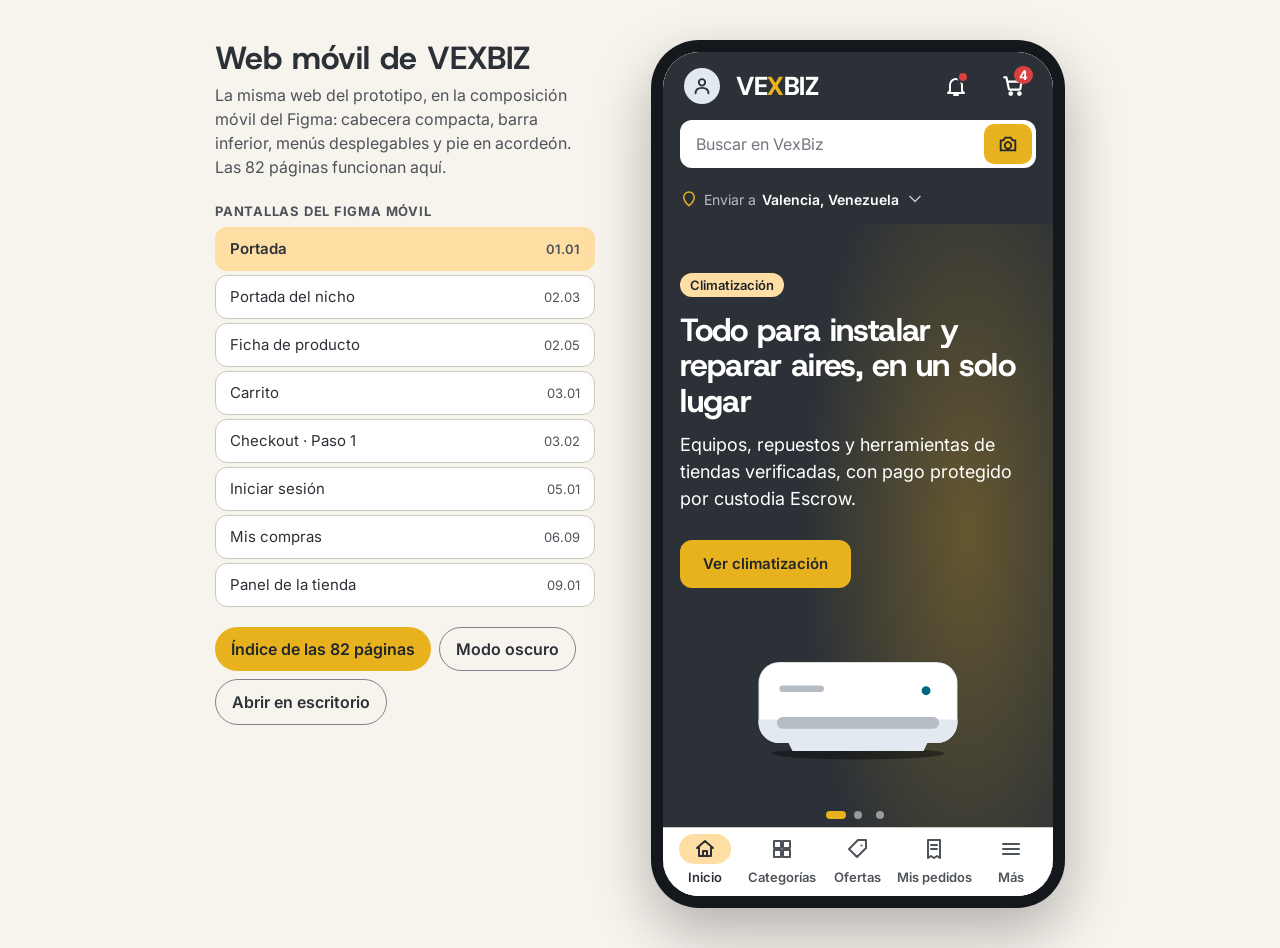
==== commit 75470552: "Web Fase 6: web móvil según el Figma para las 82 páginas, visor web-movil y pulido Retira la PWA ant" ====
--- a/web-movil/index.html
+++ b/web-movil/index.html
@@ -1,134 +1,61 @@
 <!doctype html>
-<html lang="es" data-version="1.9.13">
+<html lang="es" data-theme="light">
 <head>
-<meta charset="utf-8">
-<meta name="viewport" content="width=device-width, initial-scale=1, viewport-fit=cover">
-<title>VEXBIZ</title>
-<meta name="description" content="VEXBIZ: repuestos, equipos y suministros de tiendas verificadas en Venezuela. Compra por tienda, paga con Pago móvil o divisas.">
-<meta name="theme-color" content="#FFD85E" media="(prefers-color-scheme: light)">
-<meta name="theme-color" content="#1E262A" media="(prefers-color-scheme: dark)">
-<meta name="color-scheme" content="light dark">
-<meta name="mobile-web-app-capable" content="yes">
-<meta name="apple-mobile-web-app-capable" content="yes">
-<meta name="apple-mobile-web-app-status-bar-style" content="default">
-<meta name="apple-mobile-web-app-title" content="VEXBIZ">
-<link rel="manifest" href="manifest.webmanifest">
-<link rel="icon" type="image/png" sizes="64x64" href="assets/icons/favicon-64.png">
-<link rel="apple-touch-icon" href="assets/icons/apple-touch-icon.png">
-<link rel="stylesheet" href="assets/css/fonts.css">
-<link rel="stylesheet" href="assets/css/tokens.css">
-<link rel="stylesheet" href="assets/css/app.css">
-<script>try{var t=localStorage.getItem('vx-theme');if(t==='light'||t==='dark'){document.documentElement.setAttribute('data-theme',t);document.querySelectorAll('meta[name=theme-color]').forEach(function(m){m.content=t==='dark'?'#1E262A':'#FFD85E';});}}catch(e){}
-/* Fuentes críticas: preload solo servida por http (en file:// el navegador lo bloquea) */
-if(location.protocol!=='file:')['host-grotesk-latin-600-normal','host-grotesk-latin-700-normal','inter-latin-400-normal'].forEach(function(f){var l=document.createElement('link');l.rel='preload';l.as='font';l.type='font/woff2';l.crossOrigin='anonymous';l.href='assets/fonts/'+f+'.woff2';document.head.appendChild(l);});</script>
+  <meta charset="utf-8">
+  <meta name="viewport" content="width=device-width, initial-scale=1">
+  <title>VEXBIZ · Web móvil</title>
+  <meta name="description" content="Prototipo de la web móvil de VEXBIZ: la misma web, en la composición móvil del Figma, dentro de un marco de teléfono.">
+  <link rel="preconnect" href="https://fonts.googleapis.com"><link rel="preconnect" href="https://fonts.gstatic.com" crossorigin>
+  <link rel="stylesheet" href="https://fonts.googleapis.com/css2?family=Host+Grotesk:wght@400;600;700;800&family=Inter:wght@400;500;600&display=swap">
+  <link rel="stylesheet" href="../ds/tokens.css">
+  <script>
+    // En un teléfono no hace falta el marco: se abre la web directamente (ya se ve en su composición móvil).
+    if (matchMedia('(max-width: 600px)').matches) location.replace('../web/index.html' + (location.hash || '#/'));
+    // La versión anterior de esta carpeta era una PWA con service worker: se retira para que no sirva páginas viejas.
+    if ('serviceWorker' in navigator) navigator.serviceWorker.getRegistrations().then((rs) => rs.forEach((r) => { if (r.scope.includes('/web-movil/')) r.unregister(); })).catch(() => {});
+    try { const t = localStorage.getItem('vx-web-theme'); if (t) document.documentElement.setAttribute('data-theme', t); } catch (e) { /* sin almacenamiento */ }
+  </script>
+  <style>
+    body { margin: 0; min-height: 100vh; font-family: var(--font-body); color: var(--md-sys-color-on-surface); background: var(--md-sys-color-surface-container); }
+    .wm { display: grid; grid-template-columns: minmax(280px, 380px) auto; justify-content: center; gap: 56px; align-items: start; padding: 40px 24px; }
+    .wm h1 { margin: 0 0 6px; font-family: var(--font-display); font-size: 32px; line-height: 1.15; }
+    .wm p { margin: 0 0 16px; color: var(--md-sys-color-on-surface-variant); line-height: 1.5; }
+    .wm h2 { margin: 24px 0 8px; font-size: 13px; letter-spacing: 0.06em; text-transform: uppercase; color: var(--md-sys-color-on-surface-variant); }
+    .wm ul { display: grid; gap: 4px; margin: 0; padding: 0; list-style: none; }
+    .wm button.go { display: flex; align-items: center; justify-content: space-between; gap: 12px; width: 100%; min-height: 44px; padding: 0 14px; border: 1px solid var(--md-sys-color-outline-variant); border-radius: 12px; background: var(--md-sys-color-surface-container-lowest); color: inherit; font: inherit; font-size: 15px; text-align: left; cursor: pointer; }
+    .wm button.go[aria-current="true"] { border-color: transparent; background: var(--vx-accent-soft); font-weight: 600; }
+    .wm button.go small { color: var(--md-sys-color-on-surface-variant); font-size: 13px; }
+    .wm .acts { display: flex; flex-wrap: wrap; gap: 8px; margin-top: 20px; }
+    .wm .acts a, .wm .acts button { display: inline-flex; align-items: center; min-height: 44px; padding: 0 16px; border: 0; border-radius: 999px; background: var(--vx-accent); color: var(--vx-n-900); font: inherit; font-weight: 600; text-decoration: none; cursor: pointer; }
+    .wm .acts .ghost { background: none; border: 1px solid var(--md-sys-color-outline); color: inherit; }
+    .phone { position: sticky; top: 24px; width: 390px; box-sizing: content-box; height: min(844px, calc(100vh - 48px)); padding: 12px; border-radius: 48px; background: #14171c; box-shadow: 0 24px 60px rgb(0 0 0 / 0.28); }
+    .phone iframe { display: block; width: 100%; height: 100%; border: 0; border-radius: 36px; background: #fff; }
+    @media (max-width: 960px) { .wm { grid-template-columns: 1fr; justify-items: center; } .phone { position: static; } }
+  </style>
 </head>
 <body>
-<button class="skip" type="button" data-skip>Saltar al contenido</button>
-<!-- Sprite único del proyecto (vexbiz-pantallas/src/parts/_icons.svg) + íconos de la app en el mismo estilo -->
-<svg xmlns="http://www.w3.org/2000/svg" width="0" height="0" style="position:absolute" aria-hidden="true" focusable="false">
-<defs>
-  <g id="i-base" fill="none" stroke="currentColor" stroke-width="1.7" stroke-linecap="round" stroke-linejoin="round"></g>
-</defs>
-<symbol id="i-search" viewBox="0 0 24 24" fill="none" stroke="currentColor" stroke-width="1.8" stroke-linecap="round" stroke-linejoin="round"><circle cx="11" cy="11" r="7"/><path d="m20 20-3.5-3.5"/></symbol>
-<symbol id="i-cart" viewBox="0 0 24 24" fill="none" stroke="currentColor" stroke-width="1.7" stroke-linecap="round" stroke-linejoin="round"><path d="M3 4h2l2.2 10.2a2 2 0 0 0 2 1.6h7.7a2 2 0 0 0 2-1.5L20.5 8H6"/><circle cx="10" cy="20" r="1.4"/><circle cx="17.5" cy="20" r="1.4"/></symbol>
-<symbol id="i-user" viewBox="0 0 24 24" fill="none" stroke="currentColor" stroke-width="1.7" stroke-linecap="round" stroke-linejoin="round"><circle cx="12" cy="8" r="3.6"/><path d="M4.5 20a7.5 7.5 0 0 1 15 0"/></symbol>
-<symbol id="i-heart" viewBox="0 0 24 24" fill="none" stroke="currentColor" stroke-width="1.7" stroke-linecap="round" stroke-linejoin="round"><path d="M12 20s-7.5-4.6-7.5-9.4A4.1 4.1 0 0 1 12 7.8a4.1 4.1 0 0 1 7.5 2.8C19.5 15.4 12 20 12 20Z"/></symbol>
-<symbol id="i-menu" viewBox="0 0 24 24" fill="none" stroke="currentColor" stroke-width="1.8" stroke-linecap="round"><path d="M4 7h16M4 12h16M4 17h16"/></symbol>
-<symbol id="i-x" viewBox="0 0 24 24" fill="none" stroke="currentColor" stroke-width="1.8" stroke-linecap="round"><path d="M6 6l12 12M18 6L6 18"/></symbol>
-<symbol id="i-store" viewBox="0 0 24 24" fill="none" stroke="currentColor" stroke-width="1.7" stroke-linecap="round" stroke-linejoin="round"><path d="M3.5 9.5 5 4.5h14l1.5 5"/><path d="M4.5 9.5v10h15v-10"/><path d="M9 19.5v-5h6v5"/></symbol>
-<symbol id="i-check" viewBox="0 0 24 24" fill="none" stroke="currentColor" stroke-width="2" stroke-linecap="round" stroke-linejoin="round"><path d="m4.5 12.5 5 5 10-11"/></symbol>
-<symbol id="i-check-circle" viewBox="0 0 24 24" fill="none" stroke="currentColor" stroke-width="1.8" stroke-linecap="round" stroke-linejoin="round"><circle cx="12" cy="12" r="9"/><path d="m8 12.3 2.7 2.7L16 9.5"/></symbol>
-<symbol id="i-shield" viewBox="0 0 24 24" fill="none" stroke="currentColor" stroke-width="1.7" stroke-linecap="round" stroke-linejoin="round"><path d="M12 3.5 5 6v6c0 4.2 3 7.3 7 8.5 4-1.2 7-4.3 7-8.5V6l-7-2.5Z"/><path d="m9 12 2.2 2.2L15.2 10"/></symbol>
-<symbol id="i-truck" viewBox="0 0 24 24" fill="none" stroke="currentColor" stroke-width="1.7" stroke-linecap="round" stroke-linejoin="round"><path d="M2.5 6.5h10v9h-10z"/><path d="M12.5 10h4l3 3v2.5h-7z"/><circle cx="6.5" cy="18" r="1.6"/><circle cx="16.5" cy="18" r="1.6"/></symbol>
-<symbol id="i-box" viewBox="0 0 24 24" fill="none" stroke="currentColor" stroke-width="1.7" stroke-linecap="round" stroke-linejoin="round"><path d="M12 3.2 20 7v10l-8 3.8L4 17V7l8-3.8Z"/><path d="M4 7l8 3.8L20 7M12 10.8V20.8"/></symbol>
-<symbol id="i-tools" viewBox="0 0 24 24" fill="none" stroke="currentColor" stroke-width="1.7" stroke-linecap="round" stroke-linejoin="round"><path d="M14.5 6.5a3.5 3.5 0 0 0 4.6 4.6L21 13l-8 8-2-2"/><path d="M9.5 4 4 9.5l3 3 2.5-2.5 3 3"/></symbol>
-<symbol id="i-snow" viewBox="0 0 24 24" fill="none" stroke="currentColor" stroke-width="1.7" stroke-linecap="round" stroke-linejoin="round"><path d="M12 3v18M4.2 7.5l15.6 9M19.8 7.5l-15.6 9"/></symbol>
-<symbol id="i-car" viewBox="0 0 24 24" fill="none" stroke="currentColor" stroke-width="1.7" stroke-linecap="round" stroke-linejoin="round"><path d="M3.5 15v-2.4L5.6 8h12.8l2.1 4.6V15"/><path d="M3.5 15h17"/><circle cx="7.2" cy="17" r="1.6"/><circle cx="16.8" cy="17" r="1.6"/></symbol>
-<symbol id="i-moto" viewBox="0 0 24 24" fill="none" stroke="currentColor" stroke-width="1.7" stroke-linecap="round" stroke-linejoin="round"><circle cx="5" cy="16.5" r="3"/><circle cx="19" cy="16.5" r="3"/><path d="M8 16.5h5l3-6h3M10 10.5h4"/></symbol>
-<symbol id="i-tag" viewBox="0 0 24 24" fill="none" stroke="currentColor" stroke-width="1.7" stroke-linecap="round" stroke-linejoin="round"><path d="M3 12.2V4.5A1.5 1.5 0 0 1 4.5 3h7.7a1.5 1.5 0 0 1 1.06.44l7.3 7.3a1.5 1.5 0 0 1 0 2.12l-7.7 7.7a1.5 1.5 0 0 1-2.12 0l-7.3-7.3A1.5 1.5 0 0 1 3 12.2Z"/><circle cx="8" cy="8" r="1.5"/></symbol><symbol id="i-bolt" viewBox="0 0 24 24" fill="none" stroke="currentColor" stroke-width="1.7" stroke-linecap="round" stroke-linejoin="round"><path d="M13.5 3 6 13.5h5L10 21l7.5-10.5h-5L13.5 3Z"/></symbol>
-<symbol id="i-pin" viewBox="0 0 24 24" fill="none" stroke="currentColor" stroke-width="1.7" stroke-linecap="round" stroke-linejoin="round"><path d="M12 21s6.5-6 6.5-10.5a6.5 6.5 0 1 0-13 0C5.5 15 12 21 12 21Z"/><circle cx="12" cy="10.3" r="2.4"/></symbol>
-<symbol id="i-clock" viewBox="0 0 24 24" fill="none" stroke="currentColor" stroke-width="1.7" stroke-linecap="round" stroke-linejoin="round"><circle cx="12" cy="12" r="8.5"/><path d="M12 7.5V12l3 2"/></symbol>
-<symbol id="i-info" viewBox="0 0 24 24" fill="none" stroke="currentColor" stroke-width="1.8" stroke-linecap="round" stroke-linejoin="round"><circle cx="12" cy="12" r="9"/><path d="M12 11v5.5"/><circle cx="12" cy="7.9" r=".9" fill="currentColor" stroke="none"/></symbol>
-<symbol id="i-alert" viewBox="0 0 24 24" fill="none" stroke="currentColor" stroke-width="1.8" stroke-linecap="round" stroke-linejoin="round"><path d="M12 4 2.8 20h18.4L12 4Z"/><path d="M12 10v4.4"/><circle cx="12" cy="17.2" r=".9" fill="currentColor" stroke="none"/></symbol>
-<symbol id="i-filter" viewBox="0 0 24 24" fill="none" stroke="currentColor" stroke-width="1.8" stroke-linecap="round" stroke-linejoin="round"><path d="M4 6h16M7 12h10M10 18h4"/></symbol>
-<symbol id="i-grid" viewBox="0 0 24 24" fill="none" stroke="currentColor" stroke-width="1.8" stroke-linecap="round"><rect x="4" y="4" width="6.5" height="6.5" rx="1.2"/><rect x="13.5" y="4" width="6.5" height="6.5" rx="1.2"/><rect x="4" y="13.5" width="6.5" height="6.5" rx="1.2"/><rect x="13.5" y="13.5" width="6.5" height="6.5" rx="1.2"/></symbol>
-<symbol id="i-list" viewBox="0 0 24 24" fill="none" stroke="currentColor" stroke-width="1.8" stroke-linecap="round"><path d="M4 7h16M4 12h16M4 17h16"/></symbol>
-<symbol id="i-chev-r" viewBox="0 0 24 24" fill="none" stroke="currentColor" stroke-width="1.9" stroke-linecap="round" stroke-linejoin="round"><path d="m9.5 5.5 7 6.5-7 6.5"/></symbol>
-<symbol id="i-chev-l" viewBox="0 0 24 24" fill="none" stroke="currentColor" stroke-width="1.9" stroke-linecap="round" stroke-linejoin="round"><path d="m14.5 5.5-7 6.5 7 6.5"/></symbol>
-<symbol id="i-image" viewBox="0 0 24 24" fill="none" stroke="currentColor" stroke-width="1.5" stroke-linecap="round" stroke-linejoin="round"><rect x="3.5" y="5" width="17" height="14" rx="2"/><circle cx="9" cy="10" r="1.7"/><path d="m4.5 17.5 4.7-4.3 3.6 3.2 2.6-2.3 4.1 3.6"/></symbol>
-<symbol id="i-whatsapp" viewBox="0 0 24 24" fill="none" stroke="currentColor" stroke-width="1.7" stroke-linecap="round" stroke-linejoin="round"><path d="M20.2 11.6a8.2 8.2 0 0 1-12.1 7.2L3.8 20l1.3-4.2A8.2 8.2 0 1 1 20.2 11.6Z"/><path d="M9 9.2c0 3 2.3 5.4 5.3 5.4.6 0 1-.5 1-1 0-.3-.2-.6-.5-.8l-1-.4-.9.9a4.3 4.3 0 0 1-1.9-1.9l.9-.9-.4-1c-.2-.3-.5-.5-.8-.5-.5 0-1 .4-1 1Z"/></symbol>
-<symbol id="i-doc" viewBox="0 0 24 24" fill="none" stroke="currentColor" stroke-width="1.7" stroke-linecap="round" stroke-linejoin="round"><path d="M14 3.5H6.5v17h11V7L14 3.5Z"/><path d="M13.7 3.7V7h3.6M9 12h6M9 15.5h6"/></symbol>
-<symbol id="i-card" viewBox="0 0 24 24" fill="none" stroke="currentColor" stroke-width="1.7" stroke-linecap="round" stroke-linejoin="round"><rect x="2.8" y="5.5" width="18.4" height="13" rx="2"/><path d="M2.8 10h18.4M6.5 14.5h3"/></symbol>
-<symbol id="i-cash" viewBox="0 0 24 24" fill="none" stroke="currentColor" stroke-width="1.7" stroke-linecap="round" stroke-linejoin="round"><rect x="2.8" y="6.5" width="18.4" height="11" rx="1.8"/><circle cx="12" cy="12" r="2.6"/><path d="M6 12h.01M18 12h.01"/></symbol>
-<symbol id="i-sun" viewBox="0 0 24 24" fill="none" stroke="currentColor" stroke-width="1.7" stroke-linecap="round"><circle cx="12" cy="12" r="4"/><path d="M12 3v2M12 19v2M3 12h2M19 12h2M5.6 5.6 7 7M17 17l1.4 1.4M18.4 5.6 17 7M7 17l-1.4 1.4"/></symbol>
-<symbol id="i-moon" viewBox="0 0 24 24" fill="none" stroke="currentColor" stroke-width="1.7" stroke-linecap="round" stroke-linejoin="round"><path d="M20 14.5A8.5 8.5 0 0 1 9.5 4a8.5 8.5 0 1 0 10.5 10.5Z"/></symbol>
-<symbol id="i-plus" viewBox="0 0 24 24" fill="none" stroke="currentColor" stroke-width="1.9" stroke-linecap="round"><path d="M12 5.5v13M5.5 12h13"/></symbol>
-<symbol id="i-swap" viewBox="0 0 24 24" fill="none" stroke="currentColor" stroke-width="1.7" stroke-linecap="round" stroke-linejoin="round"><path d="M4 8h13l-3-3M20 16H7l3 3"/></symbol>
-<symbol id="i-trash" viewBox="0 0 24 24" fill="none" stroke="currentColor" stroke-width="1.7" stroke-linecap="round" stroke-linejoin="round"><path d="M4.5 7h15M9 7V4.8h6V7M6.5 7l1 13h9l1-13"/></symbol>
-
-<symbol id="i-mail" viewBox="0 0 24 24" fill="none" stroke="currentColor" stroke-width="1.7" stroke-linecap="round" stroke-linejoin="round"><rect x="2.8" y="5" width="18.4" height="14" rx="2"/><path d="m3.5 6.5 8.5 6 8.5-6"/></symbol>
-<symbol id="i-phone" viewBox="0 0 24 24" fill="none" stroke="currentColor" stroke-width="1.7" stroke-linecap="round" stroke-linejoin="round"><path d="M6.5 3.5h3l1.5 4-2 1.4a12 12 0 0 0 6.1 6.1l1.4-2 4 1.5v3a2 2 0 0 1-2.2 2A16.5 16.5 0 0 1 4.5 5.7a2 2 0 0 1 2-2.2Z"/></symbol>
-<symbol id="i-help" viewBox="0 0 24 24" fill="none" stroke="currentColor" stroke-width="1.8" stroke-linecap="round" stroke-linejoin="round"><circle cx="12" cy="12" r="9"/><path d="M9.5 9.3a2.6 2.6 0 1 1 3.4 2.5c-.6.2-.9.8-.9 1.4v.6"/><circle cx="12" cy="16.8" r=".9" fill="currentColor" stroke="none"/></symbol>
-<symbol id="i-chart" viewBox="0 0 24 24" fill="none" stroke="currentColor" stroke-width="1.7" stroke-linecap="round" stroke-linejoin="round"><path d="M4 20V4M4 20h16"/><path d="M8 17v-5M12.5 17V7.5M17 17v-7"/></symbol>
-<symbol id="i-lock" viewBox="0 0 24 24" fill="none" stroke="currentColor" stroke-width="1.7" stroke-linecap="round" stroke-linejoin="round"><rect x="4.5" y="10" width="15" height="10" rx="2"/><path d="M8 10V7.5a4 4 0 0 1 8 0V10"/><path d="M12 14v2.5"/></symbol>
-<symbol id="i-eye" viewBox="0 0 24 24" fill="none" stroke="currentColor" stroke-width="1.7" stroke-linecap="round" stroke-linejoin="round"><path d="M2.5 12S6 5.5 12 5.5 21.5 12 21.5 12 18 18.5 12 18.5 2.5 12 2.5 12Z"/><circle cx="12" cy="12" r="3"/></symbol>
-<symbol id="i-eye-off" viewBox="0 0 24 24" fill="none" stroke="currentColor" stroke-width="1.7" stroke-linecap="round" stroke-linejoin="round"><path d="M9.9 5.8A9.5 9.5 0 0 1 12 5.5c6 0 9.5 6.5 9.5 6.5a17 17 0 0 1-2.6 3.4M6.3 7.3A16.6 16.6 0 0 0 2.5 12S6 18.5 12 18.5a9 9 0 0 0 4.3-1.1"/><path d="M9.9 9.9a3 3 0 0 0 4.2 4.2"/><path d="m3.5 3.5 17 17"/></symbol>
-<symbol id="i-logout" viewBox="0 0 24 24" fill="none" stroke="currentColor" stroke-width="1.7" stroke-linecap="round" stroke-linejoin="round"><path d="M14.5 4.5h3a2 2 0 0 1 2 2v11a2 2 0 0 1-2 2h-3"/><path d="M10 16.5 5.5 12 10 7.5M5.5 12h10"/></symbol>
-<symbol id="i-dot" viewBox="0 0 24 24" fill="none" stroke="currentColor" stroke-width="1.7" stroke-linecap="round" stroke-linejoin="round"><circle cx="12" cy="12" r="8.5"/></symbol>
-<symbol id="i-pause" viewBox="0 0 24 24" fill="none" stroke="currentColor" stroke-width="1.8" stroke-linecap="round" stroke-linejoin="round"><path d="M9 6v12M15 6v12"/></symbol>
-<symbol id="i-play" viewBox="0 0 24 24" fill="none" stroke="currentColor" stroke-width="1.8" stroke-linecap="round" stroke-linejoin="round"><path d="M8 5.5v13l10-6.5-10-6.5Z"/></symbol>
-<symbol id="i-map" viewBox="0 0 24 24" fill="none" stroke="currentColor" stroke-width="1.7" stroke-linecap="round" stroke-linejoin="round"><path d="m3.5 6.5 5.5-2 6 2 5.5-2v13l-5.5 2-6-2-5.5 2v-13Z"/><path d="M9 4.5v13M15 6.5v13"/></symbol>
-<symbol id="i-award" viewBox="0 0 24 24" fill="none" stroke="currentColor" stroke-width="1.7" stroke-linecap="round" stroke-linejoin="round"><circle cx="12" cy="9" r="5.5"/><path d="m8.5 13.8-1.3 6.4 4.8-2.4 4.8 2.4-1.3-6.4"/></symbol>
-<symbol id="i-building" viewBox="0 0 24 24" fill="none" stroke="currentColor" stroke-width="1.7" stroke-linecap="round" stroke-linejoin="round"><path d="M4.5 20.5V5a1.5 1.5 0 0 1 1.5-1.5h7A1.5 1.5 0 0 1 14.5 5v15.5"/><path d="M14.5 10h4a1 1 0 0 1 1 1v9.5M3 20.5h18"/><path d="M8 7.5h3M8 11h3M8 14.5h3"/></symbol>
-<symbol id="i-download" viewBox="0 0 24 24" fill="none" stroke="currentColor" stroke-width="1.7" stroke-linecap="round" stroke-linejoin="round"><path d="M12 3.5v11M8 11l4 4 4-4"/><path d="M4.5 18.5v2h15v-2"/></symbol>
-<symbol id="i-users" viewBox="0 0 24 24" fill="none" stroke="currentColor" stroke-width="1.7" stroke-linecap="round" stroke-linejoin="round"><circle cx="9" cy="8" r="3.2"/><path d="M3 19a6 6 0 0 1 12 0"/><path d="M16 5.2a3.2 3.2 0 0 1 0 5.6M17.5 13.5A5.5 5.5 0 0 1 21 19"/></symbol>
-<symbol id="i-book" viewBox="0 0 24 24" fill="none" stroke="currentColor" stroke-width="1.7" stroke-linecap="round" stroke-linejoin="round"><path d="M4.5 4.5h9a3 3 0 0 1 3 3v12a2.5 2.5 0 0 0-2.5-2.5h-9.5Z"/><path d="M19.5 4.5h-3v15h3Z"/></symbol>
-<symbol id="i-target" viewBox="0 0 24 24" fill="none" stroke="currentColor" stroke-width="1.7" stroke-linecap="round" stroke-linejoin="round"><circle cx="12" cy="12" r="8.5"/><circle cx="12" cy="12" r="4.5"/><circle cx="12" cy="12" r="1" fill="currentColor" stroke="none"/></symbol>
-<symbol id="i-globe" viewBox="0 0 24 24" fill="none" stroke="currentColor" stroke-width="1.7" stroke-linecap="round" stroke-linejoin="round"><circle cx="12" cy="12" r="8.5"/><path d="M3.5 12h17M12 3.5c2.2 2.4 3.3 5.3 3.3 8.5S14.2 18.1 12 20.5c-2.2-2.4-3.3-5.3-3.3-8.5S9.8 5.9 12 3.5Z"/></symbol>
-<symbol id="i-gear" viewBox="0 0 24 24" fill="none" stroke="currentColor" stroke-width="1.7" stroke-linecap="round" stroke-linejoin="round"><circle cx="12" cy="12" r="3.2"/><path d="M12 3v2.2M12 18.8V21M21 12h-2.2M5.2 12H3M18.4 5.6 16.8 7.2M7.2 16.8l-1.6 1.6M18.4 18.4l-1.6-1.6M7.2 7.2 5.6 5.6"/></symbol>
-<symbol id="i-chev-d" viewBox="0 0 24 24" fill="none" stroke="currentColor" stroke-width="1.9" stroke-linecap="round" stroke-linejoin="round"><path d="m5.5 9 6.5 7 6.5-7"/></symbol>
-<symbol id="i-scale" viewBox="0 0 24 24" fill="none" stroke="currentColor" stroke-width="1.7" stroke-linecap="round" stroke-linejoin="round"><path d="M12 4v16M6.5 20h11M5 7.5h14"/><path d="M5 7.5 2.5 14h5L5 7.5ZM19 7.5 16.5 14h5L19 7.5Z"/></symbol>
-<symbol id="i-send" viewBox="0 0 24 24" fill="none" stroke="currentColor" stroke-width="1.7" stroke-linecap="round" stroke-linejoin="round"><path d="M20.5 3.5 10.5 13.5M20.5 3.5l-6.5 17-3.5-7-7-3.5 17-6.5Z"/></symbol>
-<!-- Nuevos para la app móvil (mismo estilo: 24x24, trazo 1.7, sin relleno) -->
-<symbol id="i-home" viewBox="0 0 24 24" fill="none" stroke="currentColor" stroke-width="1.7" stroke-linecap="round" stroke-linejoin="round"><path d="M3.5 10.5 12 4l8.5 6.5V20h-5.5v-5.5h-6V20H3.5z"/></symbol>
-<symbol id="i-bell" viewBox="0 0 24 24" fill="none" stroke="currentColor" stroke-width="1.7" stroke-linecap="round" stroke-linejoin="round"><path d="M6 9.5a6 6 0 0 1 12 0c0 5.5 2.2 7.5 2.2 7.5H3.8S6 15 6 9.5Z"/><path d="M10 20a2.2 2.2 0 0 0 4 0"/></symbol>
-<symbol id="i-minus" viewBox="0 0 24 24" fill="none" stroke="currentColor" stroke-width="1.9" stroke-linecap="round"><path d="M5.5 12h13"/></symbol>
-<symbol id="i-heart-f" viewBox="0 0 24 24" fill="currentColor" stroke="currentColor" stroke-width="1.7" stroke-linecap="round" stroke-linejoin="round"><path d="M12 20s-7.5-4.6-7.5-9.4A4.1 4.1 0 0 1 12 7.8a4.1 4.1 0 0 1 7.5 2.8C19.5 15.4 12 20 12 20Z"/></symbol>
-<symbol id="i-fork" viewBox="0 0 24 24" fill="none" stroke="currentColor" stroke-width="1.7" stroke-linecap="round" stroke-linejoin="round"><path d="M7 3.5v6a2 2 0 0 0 4 0v-6M9 9.5v11M16.5 20.5v-17c-2 1-3 3.5-3 7.5h3"/></symbol>
-<symbol id="i-pill" viewBox="0 0 24 24" fill="none" stroke="currentColor" stroke-width="1.7" stroke-linecap="round" stroke-linejoin="round"><rect x="4" y="4" width="16" height="16" rx="4"/><path d="M12 8.5v7M8.5 12h7"/></symbol>
-<symbol id="i-signal" viewBox="0 0 24 24" fill="none" stroke="currentColor" stroke-width="1.7" stroke-linecap="round" stroke-linejoin="round"><path d="M12 20.5v-8"/><circle cx="12" cy="10.5" r="1.6"/><path d="M8.3 7a5 5 0 0 0 0 7M15.7 7a5 5 0 0 1 0 7M5.5 4.3a9 9 0 0 0 0 12.4M18.5 4.3a9 9 0 0 1 0 12.4"/></symbol>
-<symbol id="i-panel" viewBox="0 0 24 24" fill="none" stroke="currentColor" stroke-width="1.7" stroke-linecap="round" stroke-linejoin="round"><path d="M5 4.5h14l1.5 10h-17z"/><path d="M4.2 9.5h15.6M9.7 4.5 9 14.5M14.3 4.5l.7 10M12 14.5v5M8.5 19.5h7"/></symbol>
-</svg>
-
-<div class="app" data-app>
-  <main id="screen-host"><noscript><p style="padding:24px">VEXBIZ necesita JavaScript para funcionar.</p></noscript></main>
-
-  <nav class="tabbar" aria-label="Principal" data-tabbar>
-    <span class="tabbar__pill" aria-hidden="true"></span>
-    <button class="tab tab--on" type="button" data-tab="inicio" aria-current="page"><svg class="ico" aria-hidden="true"><use href="#i-home"/></svg><span class="tab__label">Inicio</span></button>
-    <button class="tab" type="button" data-tab="categorias"><svg class="ico" aria-hidden="true"><use href="#i-grid"/></svg><span class="tab__label">Categorías</span></button>
-    <button class="tab" type="button" data-tab="carrito" aria-label="Carrito"><svg class="ico" aria-hidden="true"><use href="#i-cart"/></svg><span class="tab__label">Carrito</span><span class="tab__badge" data-badge hidden>0</span></button>
-    <button class="tab" type="button" data-tab="cuenta"><svg class="ico" aria-hidden="true"><use href="#i-user"/></svg><span class="tab__label">Cuenta</span></button>
-  </nav>
-
-  <div class="layer" data-layer hidden>
-    <div class="scrim" data-close></div>
-    <div class="sheet" role="dialog" aria-modal="true" aria-labelledby="sheet-t" tabindex="-1" data-sheet></div>
-  </div>
-
-  <div class="toast" role="status" aria-live="polite" data-toast-out></div>
-</div>
+<main class="wm">
+  <section aria-labelledby="t">
+    <h1 id="t">Web móvil de VEXBIZ</h1>
+    <p>La misma web del prototipo, en la composición móvil del Figma: cabecera compacta, barra inferior, menús desplegables y pie en acordeón. Las 82 páginas funcionan aquí.</p>
+    <h2>Pantallas del Figma móvil</h2>
+    <ul data-list></ul>
+    <div class="acts"><a href="../web/index.html#/indice" target="_blank" rel="noopener">Índice de las 82 páginas</a><button type="button" class="ghost" data-tema>Modo oscuro</button><a class="ghost" href="../web/index.html#/" target="_blank" rel="noopener">Abrir en escritorio</a></div>
+  </section>
+  <div class="phone"><iframe title="VEXBIZ web móvil" data-frame src="../web/index.html#/"></iframe></div>
+</main>
 <script>
-/* Servida (http/https): módulos ES + service worker. Abierta con doble clic (file://): el navegador
-   bloquea módulos, fetch y fuentes, así que carga la versión empaquetada (tools/build_local.py). */
-(function () {
-  var local = location.protocol === 'file:';
-  function add(src, mod) { var s = document.createElement('script'); if (mod) s.type = 'module'; s.async = false; s.src = src; document.body.appendChild(s); }
-  if (local) {
-    var l = document.createElement('link'); l.rel = 'stylesheet'; l.href = 'assets/css/fonts.local.css'; document.head.appendChild(l);
-    add('data/catalog.js'); add('assets/js/app.local.js');
-  } else add('assets/js/main.js', true);
-})();
+  const PANTALLAS = [['01.01', 'Portada', '#/'], ['02.03', 'Portada del nicho', '#/nicho?id=clima'], ['02.05', 'Ficha de producto', '#/producto?id=aa12'], ['03.01', 'Carrito', '#/carrito'], ['03.02', 'Checkout · Paso 1', '#/pagar?paso=1'], ['05.01', 'Iniciar sesión', '#/entrar'], ['06.09', 'Mis compras', '#/compras'], ['09.01', 'Panel de la tienda', '#/mi-tienda']];
+  const frame = document.querySelector('[data-frame]'), list = document.querySelector('[data-list]');
+  list.innerHTML = PANTALLAS.map(([c, n, h]) => `<li><button class="go" type="button" data-h="${h}"><span>${n}</span><small>${c}</small></button></li>`).join('');
+  const mark = (h) => list.querySelectorAll('.go').forEach((b) => b.setAttribute('aria-current', String(b.dataset.h === h)));
+  list.addEventListener('click', (e) => { const b = e.target.closest('[data-h]'); if (!b) return; frame.contentWindow.location.hash = b.dataset.h; mark(b.dataset.h); });
+  mark('#/');
+  const tema = document.querySelector('[data-tema]');
+  const pinta = () => { const d = document.documentElement.getAttribute('data-theme') === 'dark'; tema.textContent = d ? 'Modo claro' : 'Modo oscuro'; try { frame.contentDocument.documentElement.setAttribute('data-theme', d ? 'dark' : 'light'); } catch (e) { /* aún cargando */ } };
+  tema.addEventListener('click', () => { const d = document.documentElement.getAttribute('data-theme') === 'dark' ? 'light' : 'dark'; document.documentElement.setAttribute('data-theme', d); try { localStorage.setItem('vx-web-theme', d); } catch (e) { /* sin almacenamiento */ } pinta(); });
+  // Como en un teléfono: sin barras de desplazamiento visibles dentro del marco.
+  frame.addEventListener('load', () => { try { const s = frame.contentDocument.createElement('style'); s.textContent = 'html{scrollbar-width:none}html::-webkit-scrollbar{display:none}'; frame.contentDocument.head.append(s); } catch (e) { /* otro origen */ } pinta(); }); pinta();
 </script>
 </body>
 </html>
--- a/ds/tokens.css
+++ b/ds/tokens.css
@@ -0,0 +1,29 @@
+:root,[data-theme="light"]{--md-sys-color-primary:var(--vx-primary-seed);--md-sys-color-on-primary:var(--vx-night-15);--md-sys-color-primary-container:var(--vx-primary-90);--md-sys-color-on-primary-container:var(--vx-night-15);--md-sys-color-secondary:var(--vx-secondary-seed);--md-sys-color-on-secondary:var(--vx-gray-white);--md-sys-color-secondary-container:var(--vx-secondary-90);--md-sys-color-on-secondary-container:var(--vx-secondary-10);--md-sys-color-tertiary:var(--vx-tertiary-40);--md-sys-color-on-tertiary:var(--vx-gray-white);--md-sys-color-tertiary-container:var(--vx-tertiary-90);--md-sys-color-on-tertiary-container:var(--vx-tertiary-10);--md-sys-color-surface:var(--vx-gray-white);--md-sys-color-on-surface:var(--vx-night-20);--md-sys-color-surface-variant:var(--vx-neutral-94);--md-sys-color-on-surface-variant:var(--vx-night-35);--md-sys-color-surface-dim:var(--vx-neutral-88);--md-sys-color-surface-bright:var(--vx-gray-white);--md-sys-color-surface-container-lowest:var(--vx-gray-white);--md-sys-color-surface-container-low:var(--vx-neutral-98);--md-sys-color-surface-container:var(--vx-neutral-96);--md-sys-color-surface-container-high:var(--vx-neutral-94);--md-sys-color-surface-container-highest:var(--vx-neutral-90);--md-sys-color-outline:var(--vx-night-55);--md-sys-color-outline-variant:var(--vx-neutral-80);--md-sys-color-inverse-surface:var(--vx-night-20);--md-sys-color-inverse-on-surface:var(--vx-neutral-96);--md-sys-color-inverse-primary:var(--vx-primary-80);--md-sys-color-scrim:var(--vx-gray-black);--md-sys-color-shadow:var(--vx-gray-black);--md-sys-color-brand-cream:var(--vx-primary-95);--md-sys-color-error:var(--vx-red-40);--md-sys-color-on-error:var(--vx-gray-white);--md-sys-color-error-container:var(--vx-red-90);--md-sys-color-on-error-container:var(--vx-red-10);--md-sys-color-whatsapp:var(--vx-green-40);--md-sys-color-on-whatsapp:var(--vx-gray-white);--md-sys-color-whatsapp-container:var(--vx-green-90);--md-state-on-surface-8:#2c313714;--md-state-on-surface-10:#2c31371a;--md-state-on-surface-12:#2c31371f;--md-state-on-surface-38:#2c313761;--md-state-on-surface-variant-8:#4e535a14;--md-state-on-surface-variant-10:#4e535a1a;--md-state-primary-8:#e8b21e14;--md-state-primary-10:#e8b21e1a;--md-state-on-primary-8:#21262d14;--md-state-on-primary-10:#21262d1a;--md-state-on-primary-container-8:#21262d14;--md-state-on-primary-container-10:#21262d1a;--md-state-secondary-8:#252d3714;--md-state-secondary-10:#252d371a;--md-state-on-secondary-container-8:#141c2614;--md-state-on-secondary-container-10:#141c261a;--md-state-error-8:#ba1a1a14;--md-state-error-10:#ba1a1a1a;--vx-bg:var(--md-sys-color-surface);--vx-bg-sunken:var(--md-sys-color-surface-container-low);--vx-surface:var(--md-sys-color-surface-container-lowest);--vx-surface-2:var(--md-sys-color-surface-container);--vx-surface-3:var(--md-sys-color-surface-container-high);--vx-text:var(--md-sys-color-on-surface);--vx-text-muted:var(--md-sys-color-on-surface-variant);--vx-text-disabled:var(--vx-n-400);--vx-text-invert:var(--vx-n-0);--vx-text-on-accent:var(--md-sys-color-on-primary);--vx-ink:var(--vx-n-800);--vx-ink-2:var(--vx-n-700);--vx-on-ink:var(--vx-n-0);--vx-on-ink-muted:var(--vx-n-300);--vx-border:var(--md-sys-color-outline-variant);--vx-border-strong:var(--md-sys-color-outline);--vx-border-accent:var(--vx-brand-600);--vx-accent:var(--md-sys-color-primary);--vx-accent-hover:var(--vx-brand-400);--vx-accent-text:var(--vx-brand-700);--vx-accent-soft:var(--md-sys-color-primary-container);--vx-focus:var(--vx-brand-700);--vx-focus-halo:rgba(120, 90, 0, 0.28);--vx-scrim:rgba(33, 38, 45, 0.56);--vx-status-success-fg:var(--vx-success-700);--vx-status-success-bg:var(--vx-success-100);--vx-status-success-bd:var(--vx-success-400);--vx-status-warning-fg:var(--vx-warning-700);--vx-status-warning-bg:var(--vx-warning-100);--vx-status-warning-bd:var(--vx-warning-400);--vx-status-danger-fg:var(--vx-danger-700);--vx-status-danger-bg:var(--vx-danger-100);--vx-status-danger-bd:var(--vx-danger-400);--vx-status-info-fg:var(--vx-info-700);--vx-status-info-bg:var(--vx-info-100);--vx-status-info-bd:var(--vx-info-400);--vx-status-neutral-fg:var(--vx-n-600);--vx-status-neutral-bg:var(--vx-n-100);--vx-status-neutral-bd:var(--vx-n-400);--md-sys-elevation-1:0 1px 3px 1px rgba(0, 0, 0, 0.15), 0 1px 2px 0px rgba(0, 0, 0, 0.3);--md-sys-elevation-2:0 2px 6px 2px rgba(0, 0, 0, 0.15), 0 1px 2px 0px rgba(0, 0, 0, 0.3);--md-sys-elevation-3:0 4px 8px 3px rgba(0, 0, 0, 0.15), 0 1px 3px 0px rgba(0, 0, 0, 0.3);--md-sys-elevation-4:0 6px 10px 4px rgba(0, 0, 0, 0.15), 0 2px 3px 0px rgba(0, 0, 0, 0.3);--md-sys-elevation-5:0 8px 12px 6px rgba(0, 0, 0, 0.15), 0 4px 4px 0px rgba(0, 0, 0, 0.3);--vx-shadow-1:0 1px 2px rgba(23, 30, 33, 0.06), 0 1px 3px rgba(23, 30, 33, 0.08);--vx-shadow-2:0 4px 8px rgba(23, 30, 33, 0.06), 0 8px 24px rgba(23, 30, 33, 0.10);--vx-shadow-3:0 12px 24px rgba(23, 30, 33, 0.10), 0 24px 48px rgba(23, 30, 33, 0.14)}
+[data-theme="dark"]{--md-sys-color-primary:var(--vx-primary-seed);--md-sys-color-on-primary:var(--vx-night-10);--md-sys-color-primary-container:var(--vx-primary-30);--md-sys-color-on-primary-container:var(--vx-primary-90);--md-sys-color-secondary:var(--vx-secondary-80);--md-sys-color-on-secondary:var(--vx-secondary-20);--md-sys-color-secondary-container:var(--vx-secondary-30);--md-sys-color-on-secondary-container:var(--vx-secondary-90);--md-sys-color-tertiary:var(--vx-tertiary-80);--md-sys-color-on-tertiary:var(--vx-tertiary-20);--md-sys-color-tertiary-container:var(--vx-tertiary-30);--md-sys-color-on-tertiary-container:var(--vx-tertiary-90);--md-sys-color-surface:var(--vx-night-9);--md-sys-color-on-surface:var(--vx-night-92);--md-sys-color-surface-variant:var(--vx-night-30);--md-sys-color-on-surface-variant:var(--vx-night-80);--md-sys-color-surface-dim:var(--vx-night-8);--md-sys-color-surface-bright:var(--vx-night-25);--md-sys-color-surface-container-lowest:var(--vx-night-5);--md-sys-color-surface-container-low:var(--vx-night-11);--md-sys-color-surface-container:var(--vx-night-14);--md-sys-color-surface-container-high:var(--vx-night-19);--md-sys-color-surface-container-highest:var(--vx-night-24);--md-sys-color-outline:var(--vx-night-62);--md-sys-color-outline-variant:var(--vx-night-30);--md-sys-color-inverse-surface:var(--vx-night-92);--md-sys-color-inverse-on-surface:var(--vx-night-20);--md-sys-color-inverse-primary:var(--vx-primary-30);--md-sys-color-scrim:var(--vx-gray-black);--md-sys-color-shadow:var(--vx-gray-black);--md-sys-color-brand-cream:var(--vx-night-19);--md-sys-color-error:var(--vx-red-80);--md-sys-color-on-error:var(--vx-red-20);--md-sys-color-error-container:var(--vx-red-30);--md-sys-color-on-error-container:var(--vx-red-90);--md-sys-color-whatsapp:var(--vx-green-60);--md-sys-color-on-whatsapp:var(--vx-green-10);--md-sys-color-whatsapp-container:var(--vx-green-40);--md-state-on-surface-8:#e3e9f114;--md-state-on-surface-10:#e3e9f11a;--md-state-on-surface-12:#e3e9f11f;--md-state-on-surface-38:#e3e9f161;--md-state-on-surface-variant-8:#c1c7d014;--md-state-on-surface-variant-10:#c1c7d01a;--md-state-primary-8:#e8b21e14;--md-state-primary-10:#e8b21e1a;--md-state-on-primary-8:#171c2214;--md-state-on-primary-10:#171c221a;--md-state-on-primary-container-8:#ffdea414;--md-state-on-primary-container-10:#ffdea41a;--md-state-secondary-8:#bec7d414;--md-state-secondary-10:#bec7d41a;--md-state-on-secondary-container-8:#dae3f114;--md-state-on-secondary-container-10:#dae3f11a;--md-state-error-8:#ffb4ab14;--md-state-error-10:#ffb4ab1a;--vx-bg:var(--md-sys-color-surface);--vx-bg-sunken:var(--md-sys-color-surface-container-low);--vx-surface:var(--md-sys-color-surface-container-lowest);--vx-surface-2:var(--md-sys-color-surface-container);--vx-surface-3:var(--md-sys-color-surface-container-high);--vx-text:var(--md-sys-color-on-surface);--vx-text-muted:var(--md-sys-color-on-surface-variant);--vx-text-disabled:var(--vx-n-500);--vx-text-invert:var(--vx-n-900);--vx-text-on-accent:var(--md-sys-color-on-primary);--vx-ink:var(--vx-surface-3);--vx-ink-2:var(--vx-n-750);--vx-on-ink:var(--vx-n-0);--vx-on-ink-muted:var(--vx-n-200);--vx-border:var(--md-sys-color-outline-variant);--vx-border-strong:var(--md-sys-color-outline);--vx-border-accent:var(--vx-brand-400);--vx-accent:var(--md-sys-color-primary);--vx-accent-hover:var(--vx-brand-400);--vx-accent-text:var(--vx-brand-300);--vx-accent-soft:var(--md-sys-color-primary-container);--vx-focus:var(--vx-brand-300);--vx-focus-halo:rgba(255, 202, 81, 0.32);--vx-scrim:rgba(0, 0, 0, 0.64);--vx-status-success-fg:var(--vx-success-300);--vx-status-success-bg:rgba(127, 211, 166, 0.14);--vx-status-success-bd:rgba(127, 211, 166, 0.42);--vx-status-warning-fg:var(--vx-warning-300);--vx-status-warning-bg:rgba(240, 183, 122, 0.14);--vx-status-warning-bd:rgba(240, 183, 122, 0.42);--vx-status-danger-fg:var(--vx-danger-300);--vx-status-danger-bg:rgba(243, 167, 159, 0.14);--vx-status-danger-bd:rgba(243, 167, 159, 0.42);--vx-status-info-fg:var(--vx-info-300);--vx-status-info-bg:rgba(148, 189, 230, 0.14);--vx-status-info-bd:rgba(148, 189, 230, 0.42);--vx-status-neutral-fg:var(--vx-n-300);--vx-status-neutral-bg:rgba(182, 188, 196, 0.12);--vx-status-neutral-bd:rgba(182, 188, 196, 0.36);--md-sys-elevation-1:0 1px 3px 1px rgba(0, 0, 0, 0.15), 0 1px 2px 0px rgba(0, 0, 0, 0.3);--md-sys-elevation-2:0 2px 6px 2px rgba(0, 0, 0, 0.15), 0 1px 2px 0px rgba(0, 0, 0, 0.3);--md-sys-elevation-3:0 4px 8px 3px rgba(0, 0, 0, 0.15), 0 1px 3px 0px rgba(0, 0, 0, 0.3);--md-sys-elevation-4:0 6px 10px 4px rgba(0, 0, 0, 0.15), 0 2px 3px 0px rgba(0, 0, 0, 0.3);--md-sys-elevation-5:0 8px 12px 6px rgba(0, 0, 0, 0.15), 0 4px 4px 0px rgba(0, 0, 0, 0.3);--vx-shadow-1:0 1px 2px rgba(0, 0, 0, 0.40);--vx-shadow-2:0 8px 24px rgba(0, 0, 0, 0.46);--vx-shadow-3:0 24px 48px rgba(0, 0, 0, 0.55)}
+:root{--vx-neutral-80:#cac6c0;--vx-neutral-88:#e0dcd6;--vx-neutral-90:#e6e2dc;--vx-neutral-94:#f1ede7;--vx-neutral-96:#f7f3ed;--vx-neutral-98:#fdf9f3;--vx-night-5:#0b1118;--vx-night-8:#13181e;--vx-night-9:#151a20;--vx-night-10:#171c22;--vx-night-11:#191e24;--vx-night-14:#1f242a;--vx-night-15:#21262d;--vx-night-19:#2a2f35;--vx-night-20:#2c3137;--vx-night-24:#343a40;--vx-night-25:#373c43;--vx-night-26:#393e45;--vx-night-30:#42474e;--vx-night-35:#4e535a;--vx-night-40:#595f66;--vx-night-50:#72777f;--vx-night-55:#7f848c;--vx-night-62:#91969f;--vx-night-76:#b6bcc4;--vx-night-80:#c1c7d0;--vx-night-86:#d2d8e0;--vx-night-92:#e3e9f1;--vx-night-96:#eef4fd;--vx-night-98:#f6faff;--vx-night-100:#ffffff;--vx-primary-seed:#e8b21e;--vx-primary-20:#3f2e00;--vx-primary-30:#5b4300;--vx-primary-40:#785a00;--vx-primary-55:#a67e00;--vx-primary-70:#d7a300;--vx-primary-76:#eab320;--vx-primary-80:#f6be2e;--vx-primary-84:#ffca51;--vx-primary-90:#ffdea4;--vx-primary-95:#ffefd5;--vx-primary-98:#fff8ef;--vx-secondary-seed:#252d37;--vx-secondary-10:#141c26;--vx-secondary-20:#29313b;--vx-secondary-30:#3f4752;--vx-secondary-80:#bec7d4;--vx-secondary-90:#dae3f1;--vx-tertiary-10:#001f29;--vx-tertiary-20:#003544;--vx-tertiary-30:#004d61;--vx-tertiary-40:#006781;--vx-tertiary-80:#55d5ff;--vx-tertiary-90:#b9eaff;--vx-gray-white:#ffffff;--vx-gray-black:#000000;--vx-red-10:#410002;--vx-red-20:#690005;--vx-red-30:#93000a;--vx-red-40:#ba1a1a;--vx-red-50:#d94141;--vx-red-80:#ffb4ab;--vx-red-90:#ffdad6;--vx-green-10:#00391a;--vx-green-40:#168a43;--vx-green-60:#25d366;--vx-green-90:#c9f5d9;--vx-success-100:#e6f4ec;--vx-success-300:#7fd3a6;--vx-success-400:#61a07e;--vx-success-700:#14703f;--vx-warning-100:#fdf0e1;--vx-warning-300:#f0b77a;--vx-warning-400:#b68b5d;--vx-warning-700:#a1490a;--vx-danger-100:#fdecea;--vx-danger-300:#f3a79f;--vx-danger-400:#c0847e;--vx-danger-700:#a8261b;--vx-info-100:#e7f0fa;--vx-info-300:#94bde6;--vx-info-400:#7595b6;--vx-info-700:#12558f;--vx-n-0:var(--vx-night-100);--vx-n-25:var(--vx-night-98);--vx-n-50:var(--vx-night-96);--vx-n-100:var(--vx-night-92);--vx-n-200:var(--vx-night-86);--vx-n-300:var(--vx-night-76);--vx-n-400:var(--vx-night-62);--vx-n-500:var(--vx-night-50);--vx-n-600:var(--vx-night-40);--vx-n-700:var(--vx-night-30);--vx-n-750:var(--vx-night-26);--vx-n-800:var(--vx-night-20);--vx-n-900:var(--vx-night-15);--vx-n-950:var(--vx-night-11);--vx-brand-50:var(--vx-primary-98);--vx-brand-100:var(--vx-primary-95);--vx-brand-200:var(--vx-primary-90);--vx-brand-300:var(--vx-primary-84);--vx-brand-400:var(--vx-primary-76);--vx-brand-500:var(--vx-primary-70);--vx-brand-600:var(--vx-primary-55);--vx-brand-700:var(--vx-primary-40);--vx-brand-800:var(--vx-primary-30);--vx-brand-900:var(--vx-primary-20);--vx-space-0:0px;--vx-space-2:2px;--vx-space-4:4px;--vx-space-8:8px;--vx-space-12:12px;--vx-space-16:16px;--vx-space-20:20px;--vx-space-24:24px;--vx-space-32:32px;--vx-space-40:40px;--vx-space-48:48px;--vx-space-64:64px;--vx-sp-0:0;--vx-sp-1:0.25rem;--vx-sp-2:0.5rem;--vx-sp-3:0.75rem;--vx-sp-4:1rem;--vx-sp-5:1.5rem;--vx-sp-6:2rem;--vx-sp-7:2.5rem;--vx-sp-8:3.5rem;--vx-sp-9:5rem;--vx-sp-10:7rem;--md-sys-shape-corner-none:0px;--md-sys-shape-corner-extra-small:4px;--md-sys-shape-corner-small:8px;--md-sys-shape-corner-medium:12px;--md-sys-shape-corner-large:16px;--md-sys-shape-corner-extra-large:28px;--md-sys-shape-corner-full:999px;--vx-r-xs:6px;--vx-r-sm:10px;--vx-r-md:14px;--vx-r-lg:20px;--vx-r-xl:28px;--vx-r-2xl:40px;--vx-r-pill:999px;--vx-fs-display:clamp(2.50rem, 1.60rem + 3.9vw, 4.50rem);--vx-fs-h1:clamp(2.00rem, 1.45rem + 2.4vw, 3.25rem);--vx-fs-h2:clamp(1.625rem, 1.25rem + 1.6vw, 2.50rem);--vx-fs-h3:clamp(1.375rem, 1.13rem + 1.0vw, 1.875rem);--vx-fs-h4:clamp(1.125rem, 1.02rem + 0.5vw, 1.375rem);--vx-fs-lead:clamp(1.0625rem, 1.01rem + 0.25vw, 1.25rem);--vx-fs-body:1rem;--vx-fs-sm:0.875rem;--vx-fs-xs:0.8125rem;--vx-lh-tight:1.1;--vx-lh-snug:1.25;--vx-lh-body:1.55;--vx-lh-loose:1.7;--vx-ls-display:-0.02em;--vx-ls-heading:-0.01em;--vx-ls-body:0em;--vx-ls-caps:0.06em;--vx-fw-light:300;--vx-fw-regular:400;--vx-fw-medium:500;--vx-fw-semibold:600;--vx-fw-bold:700;--vx-fw-extrabold:800;--vx-dur-fast:150ms;--vx-dur:300ms;--vx-dur-slow:500ms;--vx-ease-standard:cubic-bezier(0.2, 0, 0, 1);--vx-ease-enter:cubic-bezier(0, 0, 0.2, 1);--vx-ease-exit:cubic-bezier(0.4, 0, 1, 1);--vx-ease-bounce:cubic-bezier(0.34, 1.56, 0.64, 1);--vx-container:1440px;--vx-container-narrow:760px;--vx-gutter:clamp(1rem, 4vw, 3rem);--vx-header-h:60px;--vx-header-h-lg:76px;--vx-tabbar-h:60px;--vx-tap:44px;--vx-z-base:0;--vx-z-sticky:20;--vx-z-header:60;--vx-z-sheet:80;--vx-z-modal:100;--vx-z-toast:120;--vx-opsz-body:28;--font-display:"Host Grotesk", "Helvetica Neue", Helvetica, Arial, sans-serif;--font-body:"Inter", system-ui, -apple-system, "Segoe UI", Roboto, sans-serif;--font-mono:ui-monospace, "SF Mono", "Cascadia Mono", Menlo, Consolas, monospace}
+.md-display-large{font-family:var(--font-display);font-size:57px;line-height:64px;font-weight:600;letter-spacing:-0.25px}
+.md-display-medium{font-family:var(--font-display);font-size:45px;line-height:52px;font-weight:600;letter-spacing:0px}
+.md-display-small{font-family:var(--font-display);font-size:36px;line-height:44px;font-weight:600;letter-spacing:0px}
+.md-headline-large{font-family:var(--font-display);font-size:32px;line-height:40px;font-weight:600;letter-spacing:0px}
+.md-headline-medium{font-family:var(--font-display);font-size:28px;line-height:36px;font-weight:600;letter-spacing:0px}
+.md-headline-small{font-family:var(--font-display);font-size:24px;line-height:32px;font-weight:600;letter-spacing:0px}
+.md-title-large{font-family:var(--font-display);font-size:22px;line-height:28px;font-weight:600;letter-spacing:0px}
+.md-title-medium{font-family:var(--font-display);font-size:16px;line-height:24px;font-weight:600;letter-spacing:0.15px}
+.md-title-small{font-family:var(--font-display);font-size:14px;line-height:20px;font-weight:600;letter-spacing:0.1px}
+.md-body-large{font-family:var(--font-body);font-size:16px;line-height:24px;font-weight:400;letter-spacing:0px}
+.md-body-medium{font-family:var(--font-body);font-size:14px;line-height:20px;font-weight:400;letter-spacing:0px}
+.md-body-small{font-family:var(--font-body);font-size:13px;line-height:18px;font-weight:400;letter-spacing:0px}
+.md-label-large{font-family:var(--font-body);font-size:14px;line-height:20px;font-weight:500;letter-spacing:0.1px}
+.md-label-medium{font-family:var(--font-body);font-size:13px;line-height:18px;font-weight:500;letter-spacing:0.5px}
+.md-label-small{font-family:var(--font-body);font-size:13px;line-height:16px;font-weight:500;letter-spacing:0.5px}
+.vx-display{font-family:var(--font-display);font-size:72px;line-height:1.1;font-weight:700;letter-spacing:-0.02em}
+.vx-h1{font-family:var(--font-display);font-size:52px;line-height:1.1;font-weight:700;letter-spacing:-0.02em}
+.vx-h2{font-family:var(--font-display);font-size:40px;line-height:1.25;font-weight:700;letter-spacing:-0.01em}
+.vx-h3{font-family:var(--font-display);font-size:30px;line-height:1.25;font-weight:600;letter-spacing:-0.01em}
+.vx-h4{font-family:var(--font-display);font-size:22px;line-height:1.25;font-weight:600;letter-spacing:-0.01em}
+.vx-lead{font-family:var(--font-body);font-size:20px;line-height:1.55;font-weight:400;letter-spacing:normal}
+.vx-body{font-family:var(--font-body);font-size:16px;line-height:1.55;font-weight:400;letter-spacing:normal}
+.vx-sm{font-family:var(--font-body);font-size:14px;line-height:1.55;font-weight:400;letter-spacing:normal}
+.vx-xs{font-family:var(--font-body);font-size:13px;line-height:1.55;font-weight:400;letter-spacing:normal}
+.vx-label{font-family:var(--font-body);font-size:14px;line-height:1.25;font-weight:500;letter-spacing:normal}
+.vx-eyebrow{font-family:var(--font-body);font-size:13px;line-height:1.25;font-weight:600;letter-spacing:0.06em}
